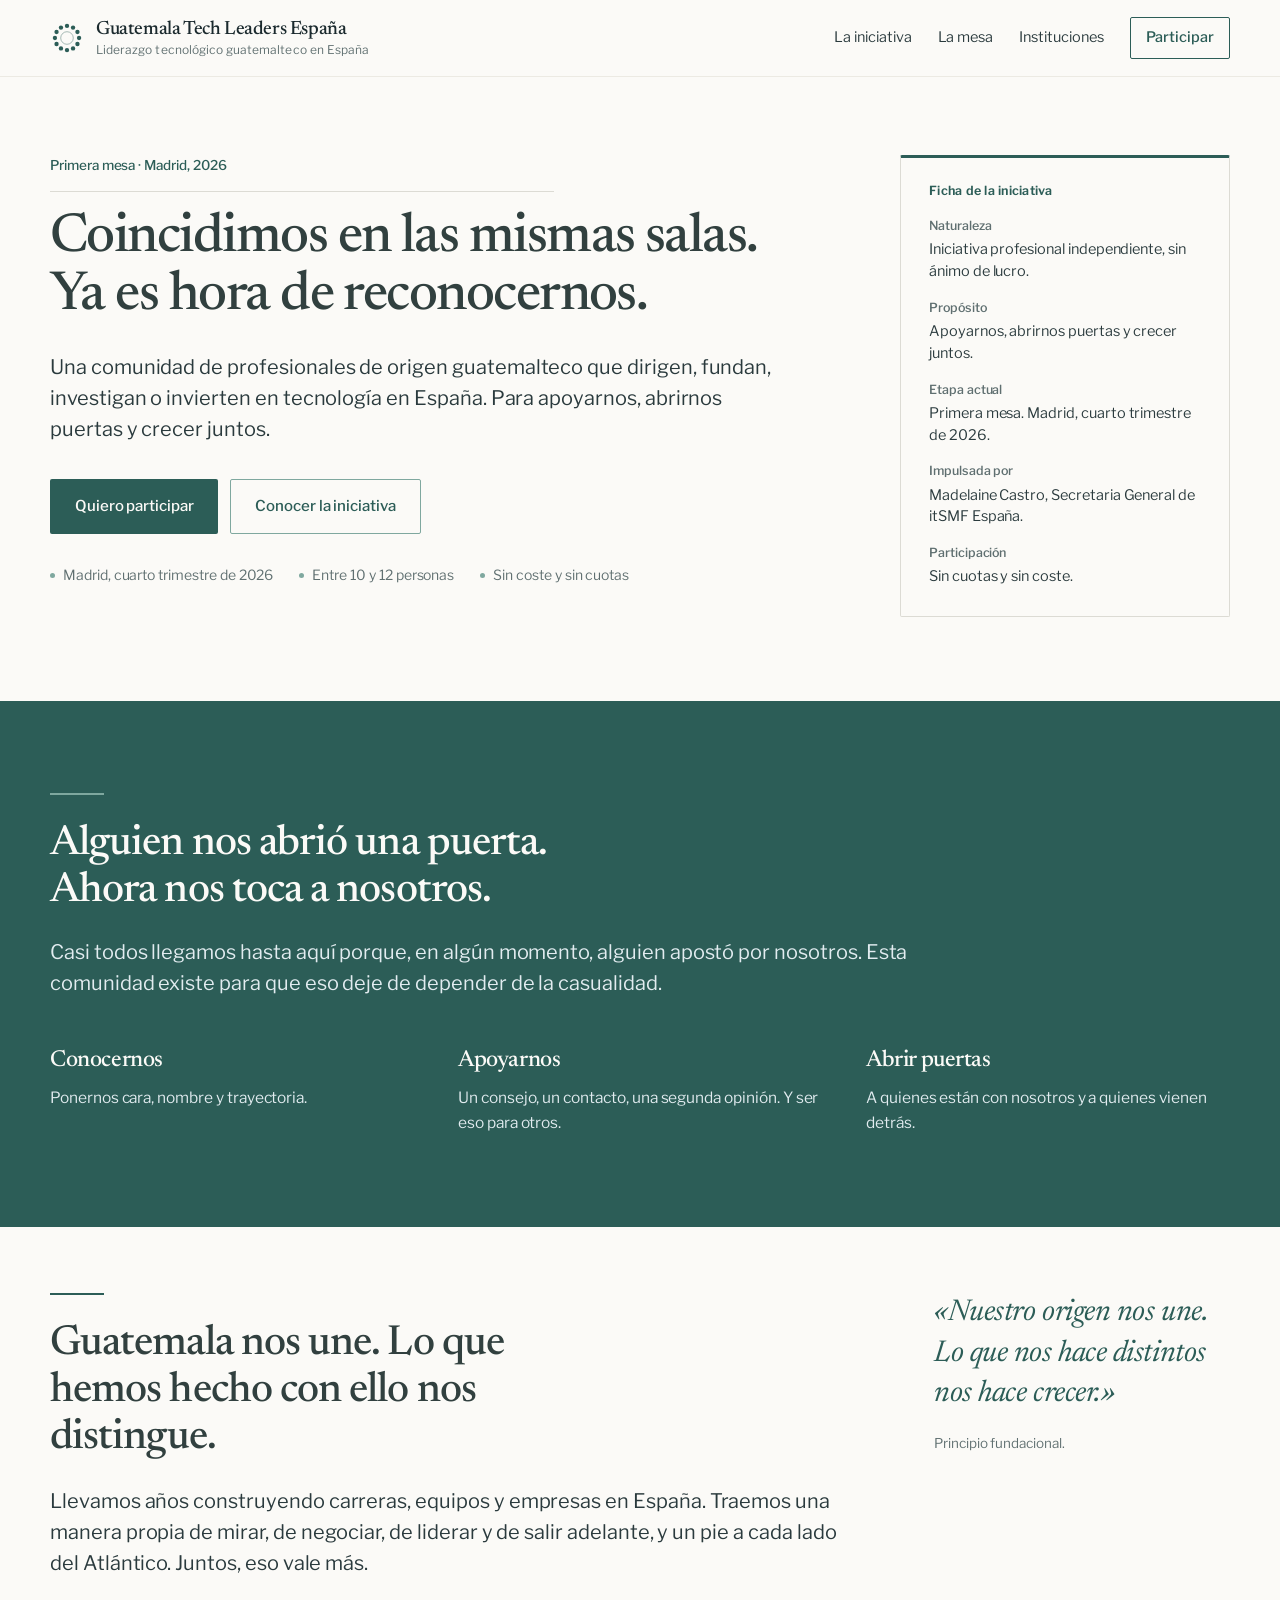
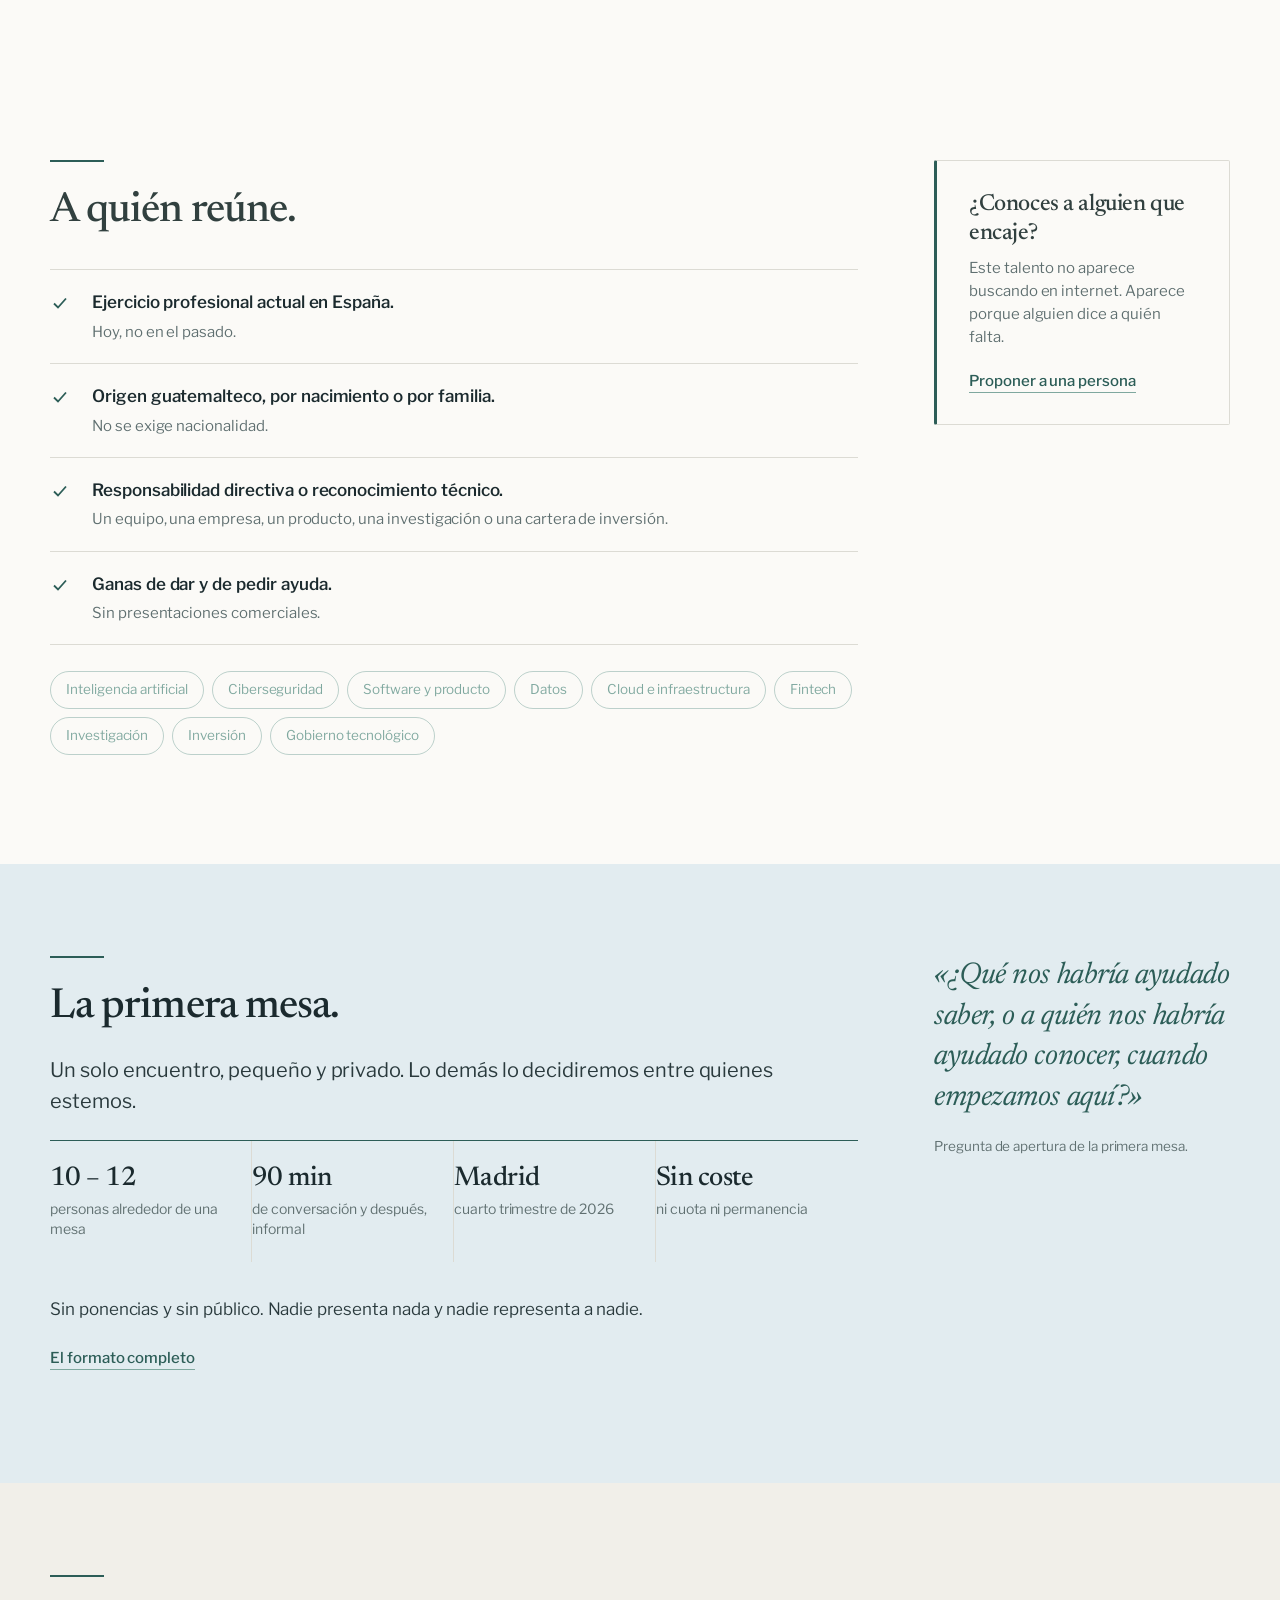
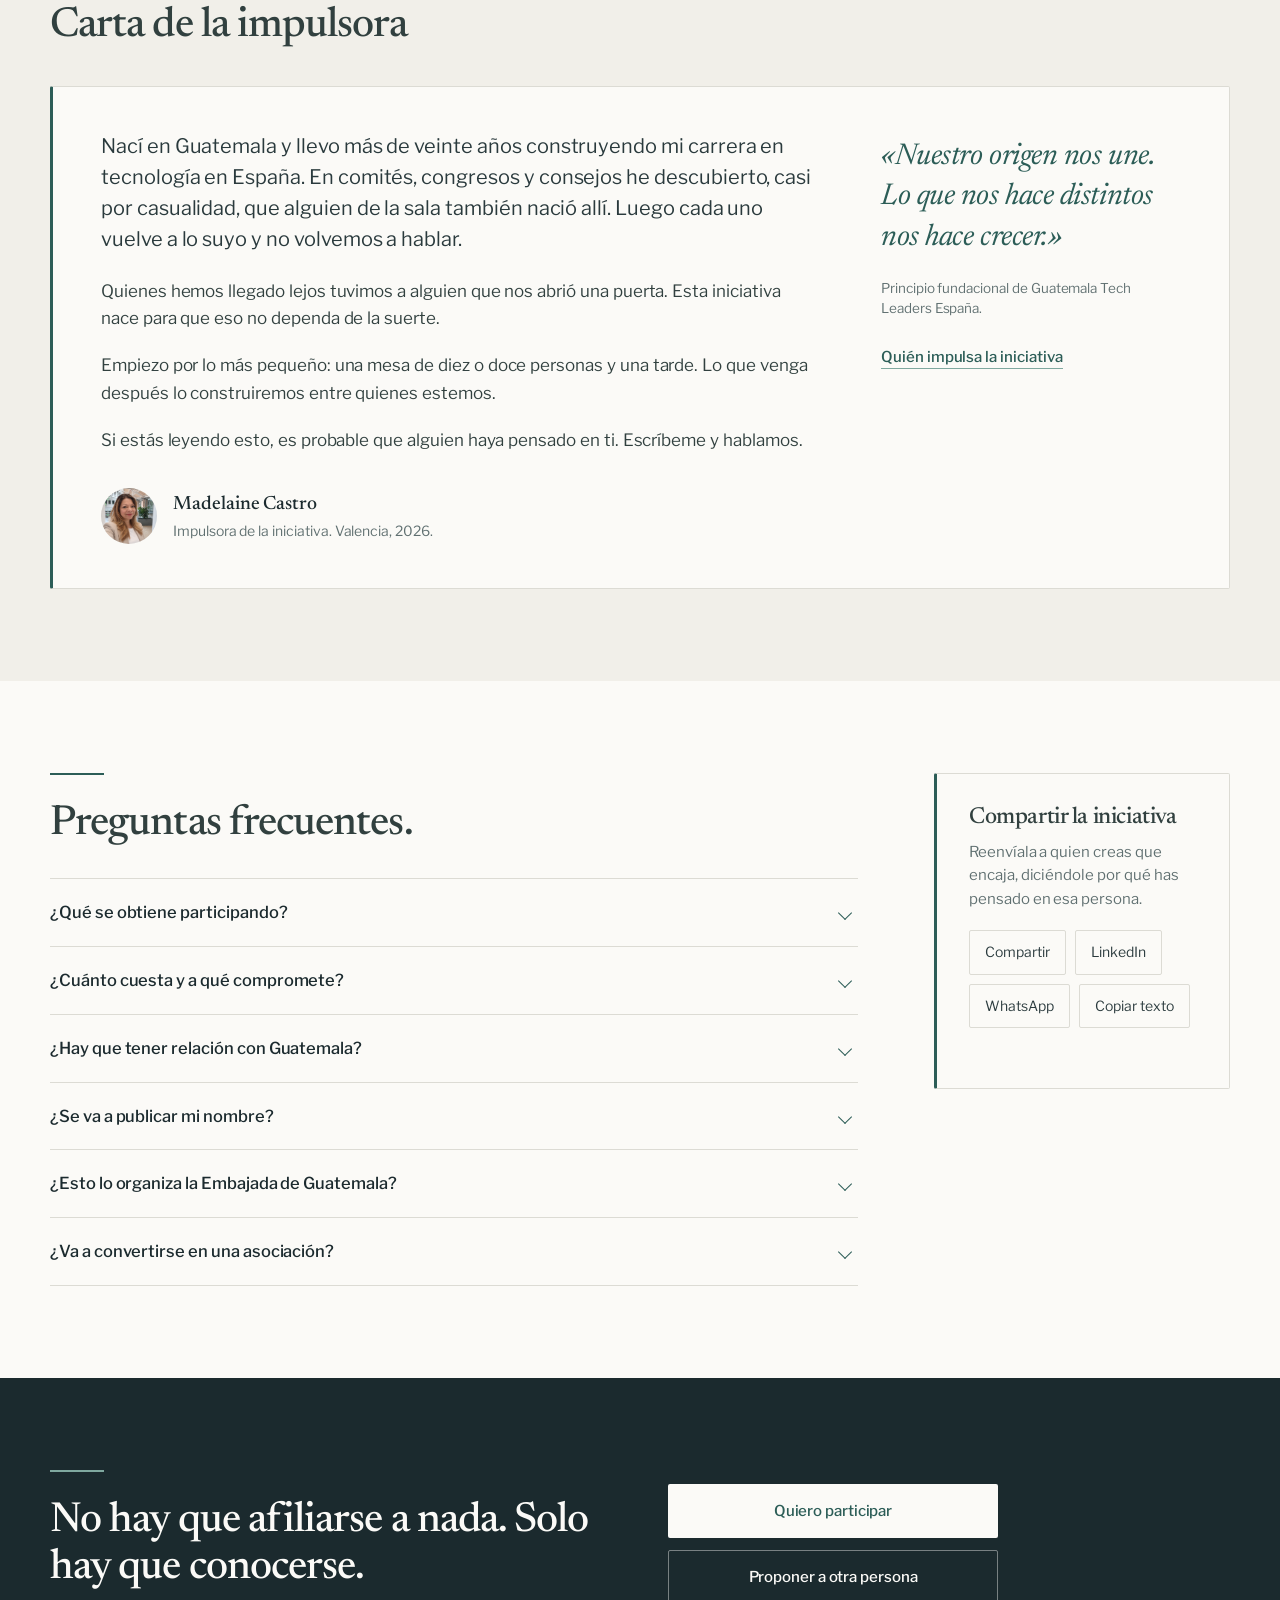
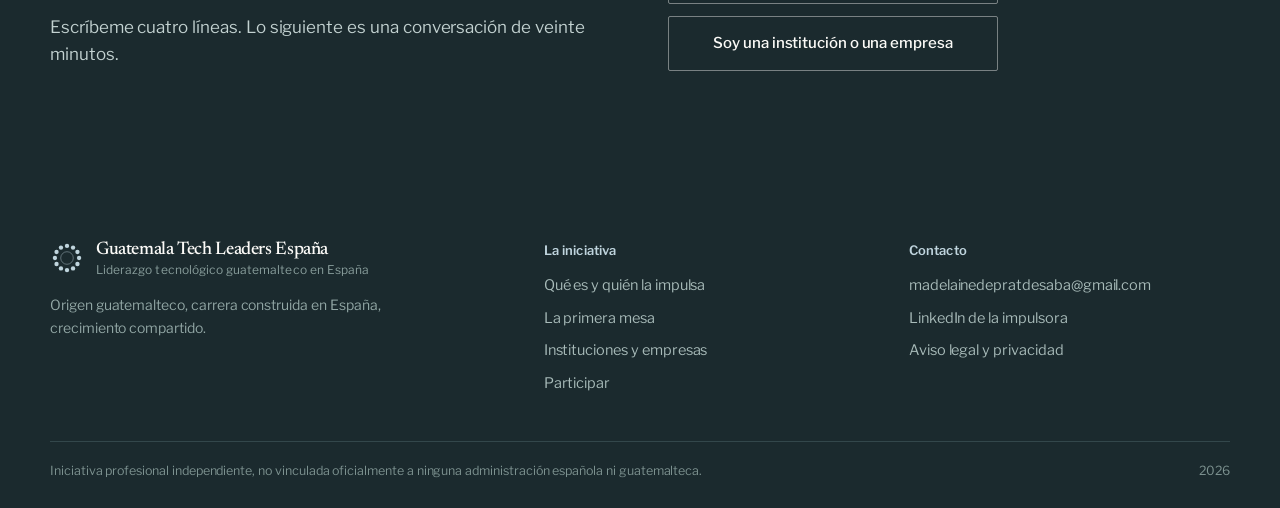
==== index.html @ 82a8b5cd "Update index.html" ====
<!doctype html>
<html lang="es">
<head>
<meta charset="utf-8">
<meta name="viewport" content="width=device-width,initial-scale=1">
<title>Guatemala Tech Leaders España — Liderazgo tecnológico guatemalteco en España</title>
<meta name="description" content="Comunidad de profesionales de origen guatemalteco que dirigen, fundan, investigan o invierten en tecnología en España. Para apoyarnos, abrirnos puertas y crecer juntos. Primera mesa, Madrid 2026.">

<link rel="canonical" href="https://madeprat.github.io/Guate_Tech_Leaders_ES/">
<meta property="og:type" content="website">
<meta property="og:locale" content="es_ES">
<meta property="og:site_name" content="Guatemala Tech Leaders España">
<meta property="og:url" content="https://madeprat.github.io/Guate_Tech_Leaders_ES/">
<meta property="og:title" content="Guatemala Tech Leaders España">
<meta property="og:description" content="Coincidimos en las mismas salas. Ya es hora de reconocernos. Primera mesa, Madrid 2026.">
<meta property="og:image" content="https://madeprat.github.io/Guate_Tech_Leaders_ES/assets/img/og.jpg">
<meta property="og:image:width" content="1200">
<meta property="og:image:height" content="630">
<meta property="og:image:alt" content="Guatemala Tech Leaders España — iniciativa profesional independiente.">
<meta name="twitter:card" content="summary_large_image">
<link rel="icon" href="./assets/img/icon-32.png" sizes="32x32">
<link rel="icon" href="./assets/img/mark.svg" type="image/svg+xml">
<link rel="apple-touch-icon" href="./assets/img/icon-180.png">
<link rel="preload" as="font" type="font/woff2" href="./assets/fonts/newsreader-var.woff2" crossorigin>
<link rel="preload" as="font" type="font/woff2" href="./assets/fonts/librefranklin-var.woff2" crossorigin>
<link rel="stylesheet" href="./assets/style.css">
</head>
<body>
<a class="skip" href="#principal">Ir al contenido</a>
<header class="cab">
  <div class="wrap cab-int">
    <a class="marca" href="./index.html" aria-label="Guatemala Tech Leaders España — inicio">
      <svg class="mark" viewBox="0 0 40 40" aria-hidden="true" focusable="false"><circle cx="20.0" cy="20.0" r="7.4" fill="none" stroke="currentColor" stroke-width="1.15" opacity=".42"/><circle cx="20.00" cy="5.80" r="2.55" fill="currentColor"/><circle cx="27.10" cy="7.70" r="2.55" fill="currentColor"/><circle cx="32.30" cy="12.90" r="2.55" fill="currentColor"/><circle cx="34.20" cy="20.00" r="2.55" fill="currentColor"/><circle cx="32.30" cy="27.10" r="2.55" fill="currentColor"/><circle cx="27.10" cy="32.30" r="2.55" fill="currentColor"/><circle cx="20.00" cy="34.20" r="2.55" fill="currentColor"/><circle cx="12.90" cy="32.30" r="2.55" fill="currentColor"/><circle cx="7.70" cy="27.10" r="2.55" fill="currentColor"/><circle cx="5.80" cy="20.00" r="2.55" fill="currentColor"/><circle cx="7.70" cy="12.90" r="2.55" fill="currentColor"/><circle cx="12.90" cy="7.70" r="2.55" fill="currentColor"/></svg>
      <span class="marca-txt">
        <b>Guatemala Tech Leaders España</b>
        <span>Liderazgo tecnológico guatemalteco en España</span>
      </span>
    </a>
    <button class="hamb" aria-expanded="false" aria-controls="menu">Menú</button>
    <nav id="menu" aria-label="Navegación principal"><a href="./la-iniciativa.html">La iniciativa</a><a href="./la-mesa.html">La mesa</a><a href="./instituciones.html">Instituciones</a><a class="n-cta" href="./participar.html">Participar</a></nav>
  </div>
</header>
<main id="principal">

<section class="wrap port">
  <div class="port-rej">
    <div>
      <p class="rotulo">Primera mesa · Madrid, 2026</p>
      <h1>Coincidimos en las mismas salas. Ya es hora de reconocernos.</h1>
      <p class="entrada">Una comunidad de profesionales de origen guatemalteco que dirigen, fundan, investigan o invierten en tecnología en España. Para apoyarnos, abrirnos puertas y crecer juntos.</p>
      <div class="acciones">
        <a class="btn btn-p" href="./participar.html">Quiero participar</a>
        <a class="btn btn-s" href="./la-iniciativa.html">Conocer la iniciativa</a>
      </div>
      <div class="datos">
        <span>Madrid, cuarto trimestre de 2026</span>
        <span>Entre 10 y 12 personas</span>
        <span>Sin coste y sin cuotas</span>
      </div>
    </div>
    <aside class="ficha-inst">
  <h2>Ficha de la iniciativa</h2>
  <dl>
    <dt>Naturaleza</dt><dd>Iniciativa profesional independiente, sin ánimo de lucro.</dd>
    <dt>Propósito</dt><dd>Apoyarnos, abrirnos puertas y crecer juntos.</dd>
    <dt>Etapa actual</dt><dd>Primera mesa. Madrid, cuarto trimestre de 2026.</dd>
    <dt>Impulsada por</dt><dd>Madelaine Castro, Secretaria General de itSMF España.</dd>
    <dt>Participación</dt><dd>Sin cuotas y sin coste.</dd>
  </dl>
</aside>
  </div>
</section>

<section class="banda-jade sec">
  <div class="wrap">
    <div class="linea-jade"></div>
    <h2 style="max-width:24ch">Alguien nos abrió una puerta. Ahora nos toca a nosotros.</h2>
    <p class="entrada medida" style="color:var(--cielo-clr);margin-top:22px">Casi todos llegamos hasta aquí porque, en algún momento, alguien apostó por nosotros. Esta comunidad existe para que eso deje de depender de la casualidad.</p>
    <div class="tres" style="margin-top:48px">
      <div><h3>Conocernos</h3><p>Ponernos cara, nombre y trayectoria.</p></div>
      <div><h3>Apoyarnos</h3><p>Un consejo, un contacto, una segunda opinión. Y ser eso para otros.</p></div>
      <div><h3>Abrir puertas</h3><p>A quienes están con nosotros y a quienes vienen detrás.</p></div>
    </div>
  </div>
</section>

<section class="wrap sec-cp">
  <div class="doc">
    <div>
      <div class="linea-jade"></div>
      <h2 style="max-width:20ch">Guatemala nos une. Lo que hemos hecho con ello nos distingue.</h2>
      <p class="entrada medida" style="margin-top:24px">Llevamos años construyendo carreras, equipos y empresas en España. Traemos una manera propia de mirar, de negociar, de liderar y de salir adelante, y un pie a cada lado del Atlántico. Juntos, eso vale más.</p>
    </div>
    <div class="margen">
      <p class="voz">«Nuestro origen nos une. Lo que nos hace distintos nos hace crecer.»</p>
      <p class="pie" style="margin-top:18px">Principio fundacional.</p>
    </div>
  </div>
</section>

<section class="wrap sec">
  <div class="doc">
    <div>
      <div class="linea-jade"></div>
      <h2>A quién reúne.</h2>
      <ul class="criterios">
        <li><svg viewBox="0 0 20 20" fill="none" stroke="currentColor" stroke-width="1.8" aria-hidden="true"><path d="M4 10.5l4 4 8-9"/></svg>
        <div><b>Ejercicio profesional actual en España.</b><span>Hoy, no en el pasado.</span></div></li>
        <li><svg viewBox="0 0 20 20" fill="none" stroke="currentColor" stroke-width="1.8" aria-hidden="true"><path d="M4 10.5l4 4 8-9"/></svg>
        <div><b>Origen guatemalteco, por nacimiento o por familia.</b><span>No se exige nacionalidad.</span></div></li>
        <li><svg viewBox="0 0 20 20" fill="none" stroke="currentColor" stroke-width="1.8" aria-hidden="true"><path d="M4 10.5l4 4 8-9"/></svg>
        <div><b>Responsabilidad directiva o reconocimiento técnico.</b><span>Un equipo, una empresa, un producto, una investigación o una cartera de inversión.</span></div></li>
        <li><svg viewBox="0 0 20 20" fill="none" stroke="currentColor" stroke-width="1.8" aria-hidden="true"><path d="M4 10.5l4 4 8-9"/></svg>
        <div><b>Ganas de dar y de pedir ayuda.</b><span>Sin presentaciones comerciales.</span></div></li>
      </ul>
      <ul class="ambito">
  <li>Inteligencia artificial</li><li>Ciberseguridad</li><li>Software y producto</li>
  <li>Datos</li><li>Cloud e infraestructura</li><li>Fintech</li>
  <li>Investigación</li><li>Inversión</li><li>Gobierno tecnológico</li>
</ul>
    </div>
    <div class="margen">
      <div class="bloque">
        <h3>¿Conoces a alguien que encaje?</h3>
        <p class="menor">Este talento no aparece buscando en internet. Aparece porque alguien dice a quién falta.</p>
        <p style="margin-top:16px"><a class="enlace" href="./participar.html#proponer">Proponer a una persona</a></p>
      </div>
    </div>
  </div>
</section>

<section class="banda-cielo sec">
  <div class="wrap doc">
    <div>
      <div class="linea-jade"></div>
      <h2>La primera mesa.</h2>
      <p class="entrada medida" style="margin-top:24px">Un solo encuentro, pequeño y privado. Lo demás lo decidiremos entre quienes estemos.</p>
      <div class="cifras">
        <div><strong>10&nbsp;–&nbsp;12</strong><span>personas alrededor de una mesa</span></div>
        <div><strong>90 min</strong><span>de conversación y después, informal</span></div>
        <div><strong>Madrid</strong><span>cuarto trimestre de 2026</span></div>
        <div><strong>Sin coste</strong><span>ni cuota ni permanencia</span></div>
      </div>
      <p style="margin-top:34px" class="medida">Sin ponencias y sin público. Nadie presenta nada y nadie representa a nadie.</p>
      <p><a class="enlace" href="./la-mesa.html">El formato completo</a></p>
    </div>
    <div class="margen">
      <p class="voz">«¿Qué nos habría ayudado saber, o a quién nos habría ayudado conocer, cuando empezamos aquí?»</p>
      <p class="pie" style="margin-top:18px">Pregunta de apertura de la primera mesa.</p>
    </div>
  </div>
</section>

<section class="banda-hueso sec" id="carta">
  <div class="wrap">
    <div class="linea-jade"></div>
    <h2 style="max-width:24ch">Carta de la impulsora</h2>
    <div class="carta">
      <div class="carta-txt">
        <p class="entrada">Nací en Guatemala y llevo más de veinte años construyendo mi carrera en tecnología en España. En comités, congresos y consejos he descubierto, casi por casualidad, que alguien de la sala también nació allí. Luego cada uno vuelve a lo suyo y no volvemos a hablar.</p>
        <p>Quienes hemos llegado lejos tuvimos a alguien que nos abrió una puerta. Esta iniciativa nace para que eso no dependa de la suerte.</p>
        <p>Empiezo por lo más pequeño: una mesa de diez o doce personas y una tarde. Lo que venga después lo construiremos entre quienes estemos.</p>
        <p>Si estás leyendo esto, es probable que alguien haya pensado en ti. Escríbeme y hablamos.</p>
        <div class="firma">
          <img src="./assets/img/madelaine.jpg" alt="Retrato de Madelaine Castro.">
          <div><b>Madelaine Castro</b><span>Impulsora de la iniciativa. Valencia, 2026.</span></div>
        </div>
      </div>
      <div class="carta-lado">
        <p class="voz">«Nuestro origen nos une. Lo que nos hace distintos nos hace crecer.»</p>
        <p class="pie" style="margin-top:20px">Principio fundacional de Guatemala Tech Leaders España.</p>
        <p style="margin-top:24px"><a class="enlace" href="./la-iniciativa.html#impulsora">Quién impulsa la iniciativa</a></p>
      </div>
    </div>
  </div>
</section>

<section class="wrap sec">
  <div class="doc">
    <div>
      <div class="linea-jade"></div>
      <h2>Preguntas frecuentes.</h2>
      <div class="preg" style="margin-top:30px">
        <details><summary>¿Qué se obtiene participando?</summary><div class="resp"><p>Una red de iguales a la que llamar cuando necesites un consejo, un contacto o una segunda opinión, y la oportunidad de ser eso mismo para otros.</p></div></details>
        <details><summary>¿Cuánto cuesta y a qué compromete?</summary><div class="resp"><p>Nada. Sin cuota, ni ahora ni después. El compromiso es una conversación previa y una tarde.</p></div></details>
        <details><summary>¿Hay que tener relación con Guatemala?</summary><div class="resp"><p>No es un requisito. El vínculo es de origen, por nacimiento o por familia. Quien además mantiene lazos con Guatemala aporta una mirada más, y es bienvenida.</p></div></details>
        <details><summary>¿Se va a publicar mi nombre?</summary><div class="resp"><p>Solo con tu autorización previa y por escrito.</p></div></details>
        <details><summary>¿Esto lo organiza la Embajada de Guatemala?</summary><div class="resp"><p>No. Es una iniciativa independiente, impulsada a título personal por Madelaine Castro, que agradece el acompañamiento de las instituciones sin depender de ninguna.</p></div></details>
        <details><summary>¿Va a convertirse en una asociación?</summary><div class="resp"><p>Lo decidirán quienes participen. Nadie se encontrará dentro de nada sin haberlo votado.</p></div></details>
      </div>
    </div>
    <div class="margen">
      <div class="bloque">
        <h3>Compartir la iniciativa</h3>
        <p class="menor">Reenvíala a quien creas que encaja, diciéndole por qué has pensado en esa persona.</p>
        <div class="compartir">
          <button data-compartir="nativo">Compartir</button>
          <button data-compartir="linkedin">LinkedIn</button>
          <button data-compartir="whatsapp">WhatsApp</button>
          <button data-compartir="copiar">Copiar texto</button>
        </div>
        <p class="aviso" role="status"></p>
      </div>
    </div>
  </div>
</section>

<section class="banda-tinta sec">
  <div class="wrap dos">
    <div>
      <div class="linea-jade"></div>
      <h2>No hay que afiliarse a nada. Solo hay que conocerse.</h2>
      <p style="color:#c3d2d1;margin-top:22px;max-width:48ch">Escríbeme cuatro líneas. Lo siguiente es una conversación de veinte minutos.</p>
    </div>
    <div style="padding-top:14px">
      <div class="acciones pila">
        <a class="btn btn-clr" href="./participar.html#hablemos">Quiero participar</a>
        <a class="btn btn-fant" href="./participar.html#proponer">Proponer a otra persona</a>
        <a class="btn btn-fant" href="./instituciones.html">Soy una institución o una empresa</a>
      </div>
    </div>
  </div>
</section>

</main>
<footer class="pie-sitio">
  <div class="wrap">
    <div class="pie-rej">
      <div>
        <a class="marca pie-marca" href="./index.html">
          <svg class="mark" viewBox="0 0 40 40" aria-hidden="true" focusable="false"><circle cx="20.0" cy="20.0" r="7.4" fill="none" stroke="currentColor" stroke-width="1.15" opacity=".42"/><circle cx="20.00" cy="5.80" r="2.55" fill="currentColor"/><circle cx="27.10" cy="7.70" r="2.55" fill="currentColor"/><circle cx="32.30" cy="12.90" r="2.55" fill="currentColor"/><circle cx="34.20" cy="20.00" r="2.55" fill="currentColor"/><circle cx="32.30" cy="27.10" r="2.55" fill="currentColor"/><circle cx="27.10" cy="32.30" r="2.55" fill="currentColor"/><circle cx="20.00" cy="34.20" r="2.55" fill="currentColor"/><circle cx="12.90" cy="32.30" r="2.55" fill="currentColor"/><circle cx="7.70" cy="27.10" r="2.55" fill="currentColor"/><circle cx="5.80" cy="20.00" r="2.55" fill="currentColor"/><circle cx="7.70" cy="12.90" r="2.55" fill="currentColor"/><circle cx="12.90" cy="7.70" r="2.55" fill="currentColor"/></svg>
          <span class="marca-txt"><b>Guatemala Tech Leaders España</b><span>Liderazgo tecnológico guatemalteco en España</span></span>
        </a>
        <p>Origen guatemalteco, carrera construida en España, crecimiento compartido.</p>
      </div>
      <div>
        <h4>La iniciativa</h4>
        <ul>
          <li><a href="./la-iniciativa.html">Qué es y quién la impulsa</a></li>
          <li><a href="./la-mesa.html">La primera mesa</a></li>
          <li><a href="./instituciones.html">Instituciones y empresas</a></li>
          <li><a href="./participar.html">Participar</a></li>
        </ul>
      </div>
      <div>
        <h4>Contacto</h4>
        <ul>
          <li><a href="#" data-mail="Guatemala Tech Leaders España"><span data-mail-texto>Correo</span></a></li>
          <li><a href="#" data-linkedin target="_blank" rel="noopener">LinkedIn de la impulsora</a></li>
          <li><a href="./legal.html">Aviso legal y privacidad</a></li>
        </ul>
      </div>
    </div>
    <div class="pie-fin">
      <span>Iniciativa profesional independiente, no vinculada oficialmente a ninguna administración española ni guatemalteca.</span>
      <span>2026</span>
    </div>
  </div>
</footer>
<script src="./assets/site.js"></script>
</body>
</html>
---- assets/style.css ----
/* ==========================================================================
   Liderazgo tecnológico guatemalteco en España
   Sistema visual: jade mesoamericano + azul de bandera + papel cálido.
   Tipografía: Newsreader (voz) / Libre Franklin (estructura).
   Fuentes autoalojadas: ninguna petición a servidores externos.
   ========================================================================== */

@font-face{
  font-family:'Newsreader';font-style:normal;font-weight:200 800;font-display:swap;
  src:url('./fonts/newsreader-var.woff2') format('woff2-variations');
}
@font-face{
  font-family:'Newsreader';font-style:italic;font-weight:200 800;font-display:swap;
  src:url('./fonts/newsreader-italic-var.woff2') format('woff2-variations');
}
@font-face{
  font-family:'Libre Franklin';font-style:normal;font-weight:100 900;font-display:swap;
  src:url('./fonts/librefranklin-var.woff2') format('woff2-variations');
}

:root{
  --tinta:#1b2a2e;
  --tinta-2:#2a3a3d;
  --texto:#31403f;
  --suave:#5f6f70;
  --jade:#2c5d57;
  --jade-osc:#224843;
  --jade-clr:#7fa89f;
  --cielo:#bfd4dd;
  --cielo-clr:#e2ecf0;
  --papel:#fbfaf7;
  --hueso:#f1efe9;
  --linea:#dcdbd4;
  --linea-2:#eceae3;

  --serif:'Newsreader',Georgia,'Times New Roman',serif;
  --sans:'Libre Franklin','Helvetica Neue',Arial,sans-serif;

  --ancho:1180px;
  --texto-ancho:63ch;
}

*,*::before,*::after{box-sizing:border-box}
html{scroll-behavior:smooth;-webkit-text-size-adjust:100%}
body{
  margin:0;background:var(--papel);color:var(--texto);
  font-family:var(--sans);font-size:17px;line-height:1.62;
  font-weight:380;letter-spacing:-.003em;
  -webkit-font-smoothing:antialiased;
}
img{max-width:100%;height:auto;display:block}
a{color:inherit}
button{font:inherit;color:inherit}
:focus-visible{outline:2.5px solid var(--jade);outline-offset:3px;border-radius:2px}

.wrap{width:min(100% - 48px,var(--ancho));margin-inline:auto}
.skip{position:absolute;left:-9999px}
.skip:focus{left:16px;top:16px;z-index:99;background:var(--tinta);color:var(--papel);padding:12px 18px}

/* ---------- Tipografía ---------- */
h1,h2,h3{font-family:var(--serif);font-weight:500;letter-spacing:-.018em;margin:0}
h1{font-size:clamp(38px,5.4vw,64px);line-height:1.06;letter-spacing:-.028em}
h2{font-size:clamp(29px,3.4vw,42px);line-height:1.12;letter-spacing:-.022em}
h3{font-size:23px;line-height:1.25}
p{margin:0 0 1.15em}
.entrada{font-size:20px;line-height:1.55;color:var(--tinta-2);font-weight:390}
.menor{font-size:15px;line-height:1.55;color:var(--suave)}
.pie{font-size:13.5px;line-height:1.5;color:var(--suave)}
.medida{max-width:var(--texto-ancho)}
em{font-style:italic}

/* Frase manuscrita: la voz de Madelaine dentro del documento */
.voz{
  font-family:var(--serif);font-style:italic;font-weight:400;
  font-size:clamp(22px,2.6vw,30px);line-height:1.35;letter-spacing:-.015em;
  color:var(--jade);max-width:26ch;margin:0;
}

/* ---------- Cabecera ---------- */
.cab{
  position:sticky;top:0;z-index:30;background:rgba(251,250,247,.93);
  backdrop-filter:saturate(1.4) blur(10px);border-bottom:1px solid var(--linea-2);
}
.cab-int{display:flex;align-items:center;justify-content:space-between;gap:24px;min-height:76px}
.marca{display:flex;align-items:center;gap:12px;text-decoration:none;line-height:1.1}
.mark{width:34px;height:34px;min-width:34px;flex:0 0 34px;color:var(--jade)}
.marca-txt b{display:block;font-family:var(--serif);font-weight:500;font-size:19px;letter-spacing:-.021em;color:var(--tinta);line-height:1.15}
.marca-txt>span{display:block;color:var(--suave);font-size:12px;letter-spacing:.004em;margin-top:2px}
.cab nav{display:flex;align-items:center;gap:26px;font-size:14.5px}
.cab nav a{text-decoration:none;color:var(--tinta-2);padding:8px 0;border-bottom:1.5px solid transparent}
.cab nav a:hover{border-bottom-color:var(--jade-clr)}
.cab nav a[aria-current="page"]{border-bottom-color:var(--jade);color:var(--tinta)}
.cab nav .n-cta{border:1px solid var(--jade);border-radius:2px;padding:8px 15px;color:var(--jade);font-weight:520}
.cab nav .n-cta:hover{background:var(--jade);color:var(--papel);border-bottom-color:var(--jade)}
.hamb{display:none;background:none;border:1px solid var(--linea);border-radius:2px;padding:9px 13px;cursor:pointer;font-size:14px}

/* ---------- Botones ---------- */
.btn{
  display:inline-flex;align-items:center;justify-content:center;
  padding:14px 24px;border-radius:2px;text-decoration:none;cursor:pointer;
  font-size:15px;font-weight:520;letter-spacing:-.006em;border:1px solid transparent;
  transition:background .15s ease,color .15s ease,border-color .15s ease;
}
.btn-p{background:var(--jade);color:var(--papel)}
.btn-p:hover{background:var(--jade-osc)}
.btn-s{background:transparent;color:var(--jade);border-color:var(--jade-clr)}
.btn-s:hover{border-color:var(--jade);background:rgba(44,93,87,.06)}
.btn-clr{background:var(--papel);color:var(--jade);border-color:transparent}
.btn-clr:hover{background:var(--cielo-clr)}
.btn-fant{background:transparent;color:var(--papel);border-color:rgba(251,250,247,.42)}
.btn-fant:hover{border-color:var(--papel);background:rgba(251,250,247,.1)}
.acciones{display:flex;flex-wrap:wrap;gap:12px;align-items:center}
.pila{flex-direction:column;align-items:stretch;max-width:330px}
.enlace{
  text-decoration:none;font-weight:520;font-size:15px;color:var(--jade);
  border-bottom:1.5px solid var(--jade-clr);padding-bottom:2px;
}
.enlace:hover{border-bottom-color:var(--jade)}

/* ---------- Ritmo de secciones ---------- */
.sec{padding-block:92px}
.sec-ap{padding-block:64px 96px}
.sec-cp{padding-block:66px}
.banda-jade{background:var(--jade);color:var(--cielo-clr)}
.banda-jade h2,.banda-jade h3,.banda-jade strong{color:var(--papel)}
.banda-jade .tres p,.banda-jade p{color:var(--cielo-clr)}
.banda-cielo{background:var(--cielo-clr);color:var(--tinta-2)}
.banda-cielo h2{color:var(--tinta)}
.banda-hueso{background:var(--hueso)}
.banda-tinta{background:var(--tinta);color:#c3d2d1}
.banda-tinta h2,.banda-tinta h3{color:var(--papel)}
.banda-tinta .tres p{color:#c3d2d1}

/* ---------- Documento anotado: columna de texto + margen ---------- */
.doc{display:grid;grid-template-columns:minmax(0,1fr) 296px;gap:76px;align-items:start}
.margen{position:sticky;top:104px}

/* ---------- Portada ---------- */
.port{padding-block:78px 84px}
.port-rej{display:grid;grid-template-columns:minmax(0,1fr) 330px;gap:80px;align-items:start}
.port h1{font-size:clamp(36px,4.6vw,55px);max-width:none;margin-bottom:26px}
.port h1 span{display:block}
.port .entrada{max-width:52ch}
.port .acciones{margin-top:34px}
.datos{
  display:flex;flex-wrap:wrap;gap:8px 26px;margin-top:30px;
  font-size:14px;color:var(--suave);
}
.datos span{display:flex;align-items:center;gap:8px}
.datos span::before{content:"";width:5px;height:5px;border-radius:50%;background:var(--jade-clr);flex:none}

.marco{position:relative;display:block}
.marco img{width:100%;height:auto;border-radius:2px;filter:saturate(.97);position:relative;z-index:1}

.ficha{margin-top:20px;padding-top:17px;border-top:1.5px solid var(--jade)}
.ficha b{display:block;font-family:var(--serif);font-size:20px;font-weight:500;letter-spacing:-.015em;color:var(--tinta)}
.ficha span{display:block;font-size:14px;line-height:1.45;color:var(--suave);margin-top:5px}
.ficha .enlace{display:inline-block;margin-top:12px;font-size:14px}

/* ---------- Listas de criterios ---------- */
.criterios{list-style:none;margin:34px 0 0;padding:0;display:grid;gap:0}
.criterios li{
  display:grid;grid-template-columns:26px 1fr;gap:16px;
  padding:19px 0;border-top:1px solid var(--linea);
}
.criterios li:last-child{border-bottom:1px solid var(--linea)}
.criterios svg{width:20px;height:20px;margin-top:4px;color:var(--jade)}
.criterios b{display:block;font-weight:560;color:var(--tinta)}
.criterios span{display:block;font-size:15px;color:var(--suave);margin-top:3px}

/* ---------- Cifras de la mesa ---------- */
.cifras{display:grid;grid-template-columns:repeat(4,1fr);gap:0;margin-top:8px;border-top:1.5px solid var(--jade)}
.cifras div{padding:22px 22px 24px 0;border-right:1px solid var(--linea)}
.cifras div:last-child{border-right:0}
.cifras strong{
  display:block;font-family:var(--serif);font-size:27px;font-weight:500;
  letter-spacing:-.02em;color:var(--tinta);line-height:1.15;
}
.cifras span{display:block;font-size:14px;color:var(--suave);margin-top:5px;line-height:1.4}

/* ---------- Temas ---------- */
.temas{display:grid;gap:0;margin-top:40px;max-width:960px}
.tema{
  display:grid;grid-template-columns:minmax(0,1fr) 152px;gap:34px;align-items:baseline;
  padding:26px 0;border-top:1px solid rgba(44,93,87,.22);
}
.tema:last-child{border-bottom:1px solid rgba(44,93,87,.22)}
.tema h3{font-size:26px;line-height:1.2;letter-spacing:-.02em;max-width:24ch}
.tema p{margin:9px 0 0;font-size:15.5px;color:var(--suave);max-width:56ch}
.tema .et{font-size:13px;color:var(--jade);font-weight:500;text-align:right}
.banda-cielo .tema p{color:#4a5c5e}

/* ---------- Preguntas ---------- */
.preg{border-top:1px solid var(--linea)}
.preg details{border-bottom:1px solid var(--linea)}
.preg summary{
  cursor:pointer;list-style:none;padding:20px 40px 20px 0;position:relative;
  font-weight:520;color:var(--tinta);font-size:16.5px;
}
.preg summary::-webkit-details-marker{display:none}
.preg summary::after{
  content:"";position:absolute;right:8px;top:29px;width:10px;height:10px;
  border-right:1.6px solid var(--jade);border-bottom:1.6px solid var(--jade);
  transform:rotate(45deg);transition:transform .18s ease;
}
.preg details[open] summary::after{transform:rotate(-135deg)}
.preg .resp{padding:0 60px 22px 0;color:var(--suave);font-size:16px}
.preg .resp p:last-child{margin-bottom:0}

/* ---------- Bloque de acción / compartir ---------- */
.bloque{
  background:var(--papel);border:1px solid var(--linea);border-left:3px solid var(--jade);
  padding:30px 32px;border-radius:2px;
}
.banda-hueso .bloque{background:var(--papel)}
.bloque h3{margin-bottom:8px}
.bloque p:last-of-type{margin-bottom:0}
.compartir{display:flex;flex-wrap:wrap;gap:9px;margin-top:19px}
.compartir button{
  background:transparent;border:1px solid var(--linea);border-radius:2px;
  padding:10px 15px;font-size:14px;cursor:pointer;color:var(--tinta-2);
  transition:border-color .15s ease,background .15s ease;
}
.compartir button:hover{border-color:var(--jade);background:rgba(44,93,87,.05)}
.aviso{margin-top:13px;font-size:14px;color:var(--jade);min-height:1.2em}

/* ---------- Pasos (secuencia real) ---------- */
.pasos{counter-reset:p;display:grid;gap:0;margin-top:30px}
.pasos li{
  list-style:none;counter-increment:p;display:grid;grid-template-columns:38px 1fr;gap:18px;
  padding:20px 0;border-top:1px solid var(--linea);
}
.pasos li:last-child{border-bottom:1px solid var(--linea)}
.pasos li::before{
  content:counter(p);font-family:var(--serif);font-size:20px;color:var(--jade);
  border:1px solid var(--jade-clr);border-radius:50%;width:34px;height:34px;
  display:grid;place-items:center;line-height:1;
}
.pasos b{display:block;font-weight:560;color:var(--tinta)}
.pasos span{display:block;font-size:15px;color:var(--suave);margin-top:3px}

/* ---------- Formularios ---------- */
.form{display:grid;gap:0}
.campo{margin-bottom:17px}
.campo label{display:block;font-size:14px;font-weight:540;color:var(--tinta);margin-bottom:6px}
.campo input,.campo textarea{
  width:100%;font:inherit;font-size:16px;color:var(--texto);background:#fff;
  border:1px solid var(--linea);border-radius:2px;padding:12px 13px;
}
.campo input:focus,.campo textarea:focus{border-color:var(--jade);outline:none;box-shadow:0 0 0 3px rgba(44,93,87,.12)}
.campo textarea{min-height:118px;resize:vertical}
.consent{display:grid;grid-template-columns:20px 1fr;gap:11px;align-items:start;margin:6px 0 18px}
.consent input{width:18px;height:18px;margin-top:3px;accent-color:var(--jade)}
.consent label{font-size:14px;line-height:1.5;color:var(--suave);font-weight:400}
.form .btn{width:100%}
.tarjeta-form{background:var(--papel);border:1px solid var(--linea);border-radius:2px;padding:32px}

/* ---------- Dos columnas genéricas ---------- */
.dos{display:grid;grid-template-columns:repeat(2,minmax(0,1fr));gap:56px;align-items:start}
.tres{display:grid;grid-template-columns:repeat(3,minmax(0,1fr));gap:44px;align-items:start}
.tres h3{margin-bottom:9px}
.tres p{font-size:15.5px;color:var(--suave);margin:0}
.linea-jade{width:54px;height:2px;background:var(--jade);margin:0 0 26px}
.banda-jade .linea-jade,.banda-tinta .linea-jade{background:var(--jade-clr)}

/* ---------- Etiquetas de ámbito ---------- */
.ambito{display:flex;flex-wrap:wrap;gap:8px;margin-top:26px;padding:0;list-style:none}
.ambito li{
  border:1px solid rgba(127,168,159,.5);border-radius:100px;
  padding:7px 15px;font-size:13.5px;color:var(--jade-clr);
}
.banda-jade .ambito li{color:var(--cielo-clr);border-color:rgba(191,212,221,.42)}

/* ---------- Firma ---------- */
.firma{display:flex;align-items:center;gap:16px;margin-top:34px}
.firma img{width:56px;height:56px;border-radius:50%;object-fit:cover;object-position:50% 18%}
.firma b{display:block;font-family:var(--serif);font-size:19px;font-weight:500;color:var(--tinta)}
.firma span{display:block;font-size:14px;color:var(--suave)}
.banda-tinta .firma b{color:var(--papel)}
.banda-tinta .firma span{color:#94a9a7}

/* ---------- Pie ---------- */
.pie-sitio{background:var(--tinta);color:#a9bcba;padding:60px 0 26px;font-size:14.5px}
.pie-rej{display:grid;grid-template-columns:1.4fr 1fr 1fr;gap:44px}
.pie-sitio .m-nom{color:var(--papel)}
.pie-sitio .m-des{color:#8ba09e}
.pie-sitio p{color:#94a9a7;max-width:38ch;margin:18px 0 0;font-size:14px}
.pie-sitio h4{font-size:13px;font-weight:600;color:var(--cielo);margin:0 0 13px;letter-spacing:.01em}
.pie-sitio ul{list-style:none;margin:0;padding:0;display:grid;gap:9px}
.pie-sitio a{text-decoration:none;color:#a9bcba}
.pie-sitio a:hover{color:var(--papel)}
.pie-fin{
  margin-top:46px;padding-top:19px;border-top:1px solid #33474b;
  display:flex;flex-wrap:wrap;gap:10px 26px;justify-content:space-between;font-size:12.5px;color:#7e9391;
}

/* ---------- Página legal ---------- */
.legal h2{font-size:26px;margin:44px 0 14px}
.legal h3{font-size:18px;font-family:var(--sans);font-weight:600;margin:26px 0 8px}
.legal p,.legal li{font-size:16px;color:var(--suave)}
.legal ul{padding-left:20px}

/* ---------- Adaptación ---------- */
@media (max-width:980px){
  .hamb{display:block}
  .cab nav{
    display:none;position:absolute;left:0;right:0;top:100%;flex-direction:column;
    align-items:flex-start;gap:2px;background:var(--papel);
    border-bottom:1px solid var(--linea);padding:14px 24px 22px;
  }
  .cab nav.abierta{display:flex}
  .cab nav a{padding:11px 0;width:100%}
  .cab nav .n-cta{margin-top:10px}
  .doc,.port-rej,.dos,.tres{grid-template-columns:minmax(0,1fr);gap:46px}
  .margen{position:static}
  .port-rej{gap:52px}
  .retrato{max-width:400px}
  .cifras{grid-template-columns:repeat(2,1fr)}
  .cifras div{border-bottom:1px solid var(--linea);padding-right:18px}
  .cifras div:nth-child(2n){border-right:0}
  .pie-rej{grid-template-columns:1fr 1fr;gap:36px}
}
@media (max-width:620px){
  body{font-size:16.5px}
  .cab .m-des{display:none}
  .marca{gap:0}
  .wrap{width:min(100% - 34px,var(--ancho))}
  .sec{padding-block:64px}
  .sec-ap{padding-block:44px 68px}
  .sec-cp{padding-block:50px}
  .port{padding-block:46px 60px}
  .tema{grid-template-columns:1fr;gap:8px}
  .tema .et{white-space:normal}
  .acciones .btn{width:100%}
  .compartir button{flex:1 1 auto}
  .pie-rej{grid-template-columns:1fr;gap:32px}
  .bloque{padding:24px 22px}
  .tarjeta-form{padding:24px 21px}
  .preg .resp{padding-right:0}
}

@media (prefers-reduced-motion:reduce){
  *{animation-duration:.01ms!important;transition-duration:.01ms!important;scroll-behavior:auto!important}
}

@media print{
  .cab,.compartir,.acciones,.pie-sitio{display:none}
  body{background:#fff}
}


/* ================= Identidad institucional ================= */
.rotulo{font-size:13.5px;color:var(--jade);margin:0 0 18px;font-weight:500;padding-bottom:14px;border-bottom:1px solid var(--linea);max-width:56ch}

.ficha-inst{background:var(--papel);border:1px solid var(--linea);border-top:3px solid var(--jade);padding:26px 28px 28px;border-radius:2px}
.ficha-inst h2{font-family:var(--sans);font-size:12.5px;font-weight:640;color:var(--jade);letter-spacing:.02em;margin:0 0 18px}
.ficha-inst dl{margin:0}
.ficha-inst dt{font-size:12.5px;color:var(--suave);font-weight:540;margin-top:15px}
.ficha-inst dt:first-of-type{margin-top:0}
.ficha-inst dd{margin:3px 0 0;font-size:14.5px;line-height:1.5;color:var(--tinta-2)}

.carta{display:grid;grid-template-columns:minmax(0,1fr) 300px;gap:64px;align-items:start;margin-top:36px;background:var(--papel);border:1px solid var(--linea);border-left:3px solid var(--jade);border-radius:2px;padding:44px 48px}
.carta-txt{max-width:62ch}
.carta-txt p:last-of-type{margin-bottom:0}
.carta-lado{padding-top:6px}

.principios{counter-reset:pr;list-style:none;margin:38px 0 0;padding:0;display:grid;grid-template-columns:repeat(2,minmax(0,1fr));gap:0 56px}
.principios li{counter-increment:pr;padding:22px 0;border-top:1px solid rgba(191,212,221,.28)}
.principios li::before{content:counter(pr,upper-roman);display:block;font-family:var(--serif);font-size:14px;color:var(--jade-clr);margin-bottom:7px;letter-spacing:.04em}
.principios b{display:block;color:var(--papel);font-weight:560;font-size:17px}
.principios span{display:block;font-size:15px;color:var(--cielo-clr);margin-top:6px;opacity:.92}

.lista-si,.lista-no{list-style:none;margin:0;padding:0}
.lista-si li,.lista-no li{padding:14px 0 14px 30px;border-top:1px solid var(--linea);font-size:16px;position:relative}
.lista-si li:last-child,.lista-no li:last-child{border-bottom:1px solid var(--linea)}
.lista-si li::before{content:"";position:absolute;left:2px;top:23px;width:11px;height:6px;border-left:1.8px solid var(--jade);border-bottom:1.8px solid var(--jade);transform:rotate(-45deg)}
.lista-no li{color:var(--suave)}
.lista-no li::before{content:"";position:absolute;left:2px;top:22px;width:12px;height:12px;background:linear-gradient(to bottom right,transparent 44%,var(--suave) 44%,var(--suave) 56%,transparent 56%),linear-gradient(to bottom left,transparent 44%,var(--suave) 44%,var(--suave) 56%,transparent 56%)}
.criterios-no li{border-color:rgba(191,212,221,.3)!important}
.criterios-no svg{color:var(--cielo)}
.criterios-no b{color:var(--papel)!important}
.criterios-no span{color:var(--cielo-clr)!important}

.impulsora{display:grid;grid-template-columns:260px minmax(0,1fr);gap:52px;align-items:start;margin-top:42px}
.impulsora-foto img{width:100%;height:auto;border-radius:2px;filter:saturate(.97)}

.pie-marca .mark{color:var(--cielo)}
.pie-marca .marca-txt b{color:var(--papel);font-size:18px}
.pie-marca .marca-txt>span{color:#8ba09e}

/* ================= Registro de actividad y documento ================= */
.registro{list-style:none;margin:34px 0 0;padding:0}
.registro li{display:grid;grid-template-columns:190px minmax(0,1fr);gap:26px;padding:20px 0;border-top:1px solid var(--linea);align-items:start}
.registro li:last-child{border-bottom:1px solid var(--linea)}
.reg-fecha{font-size:13.5px;color:var(--jade);font-weight:540;padding-top:2px}
.registro b{display:block;font-weight:560;color:var(--tinta)}
.registro>li>div>span{display:block;font-size:15px;color:var(--suave);margin-top:5px}

.resumen{background:var(--hueso);border-left:3px solid var(--jade);border-radius:2px;padding:28px 32px;margin-bottom:44px}
.resumen p{font-size:16.5px;line-height:1.6;color:var(--tinta-2);max-width:62ch}
.resumen p:last-child{margin-bottom:0}

.documento h2{font-size:clamp(23px,2.5vw,29px);margin:46px 0 14px;max-width:32ch}
.documento p{max-width:64ch}
.documento .bloque p{max-width:none}
.documento .resumen h2{font-family:var(--sans);font-size:12.5px;font-weight:640;color:var(--jade);letter-spacing:.02em;margin:0 0 14px;max-width:none}

@media (max-width:980px){
  .carta{grid-template-columns:minmax(0,1fr);gap:34px;padding:32px 30px}
  .principios{grid-template-columns:minmax(0,1fr);gap:0}
  .impulsora{grid-template-columns:minmax(0,1fr);gap:34px}
  .impulsora-foto{max-width:280px}
}
@media (max-width:620px){
  .marca-txt b{font-size:16px}
  .cab .marca-txt>span{display:none}
  .mark{width:30px;height:30px;min-width:30px;flex:0 0 30px}
  .carta{padding:26px 22px}
  .ficha-inst{padding:22px 22px 24px}
  .registro li{grid-template-columns:minmax(0,1fr);gap:6px}
  .resumen{padding:22px 20px}
}
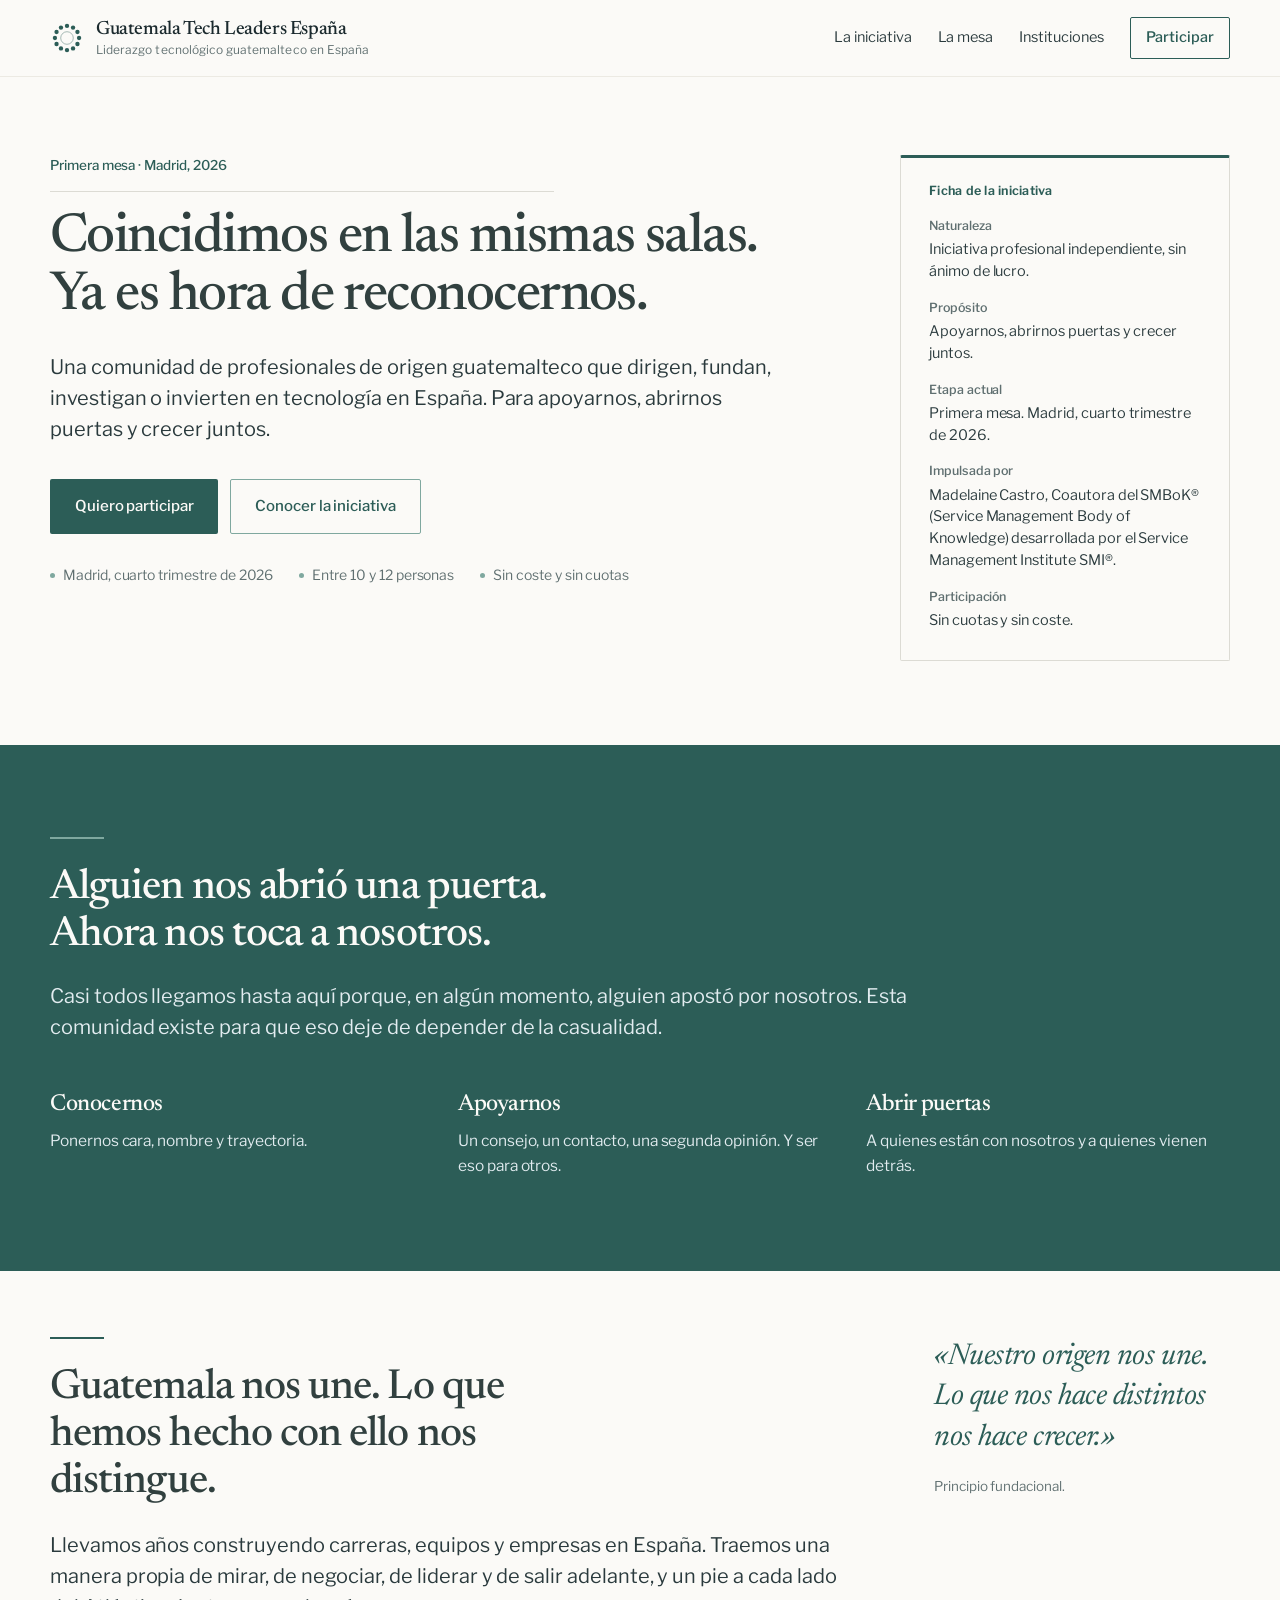
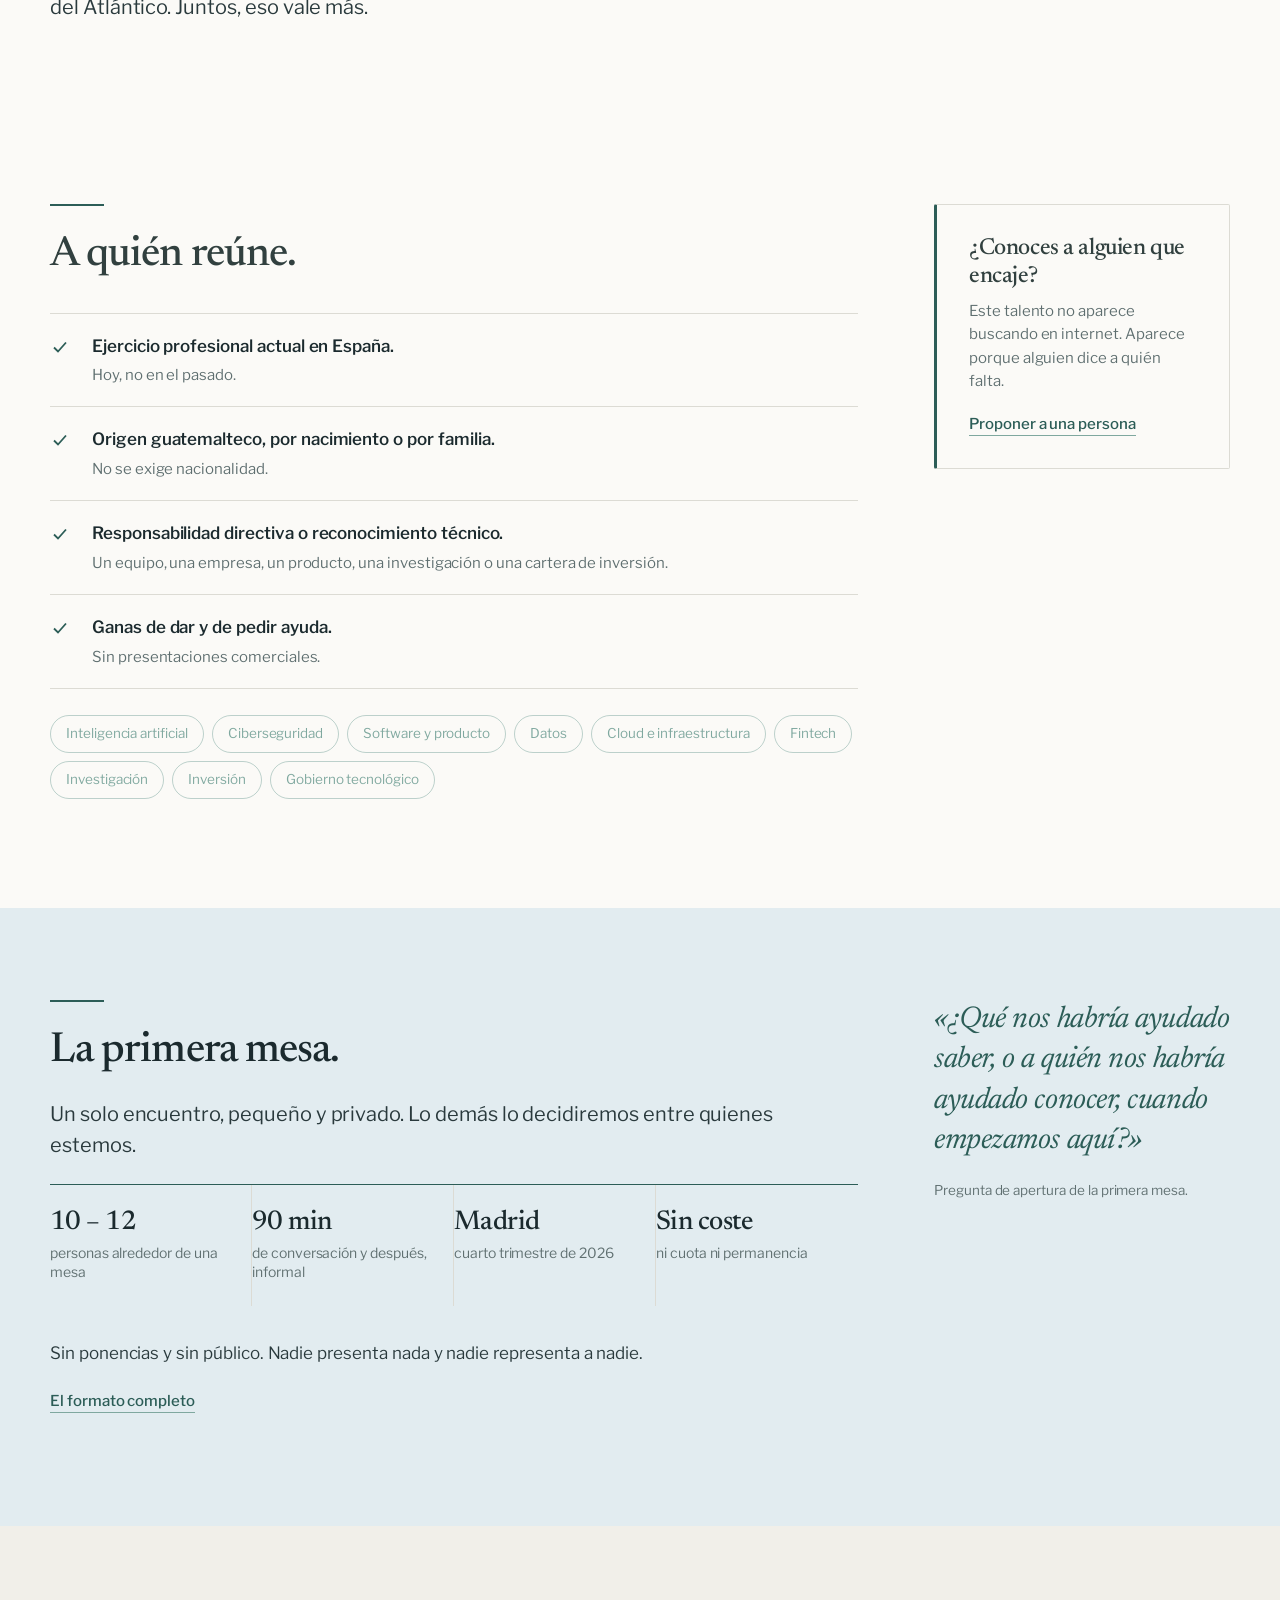
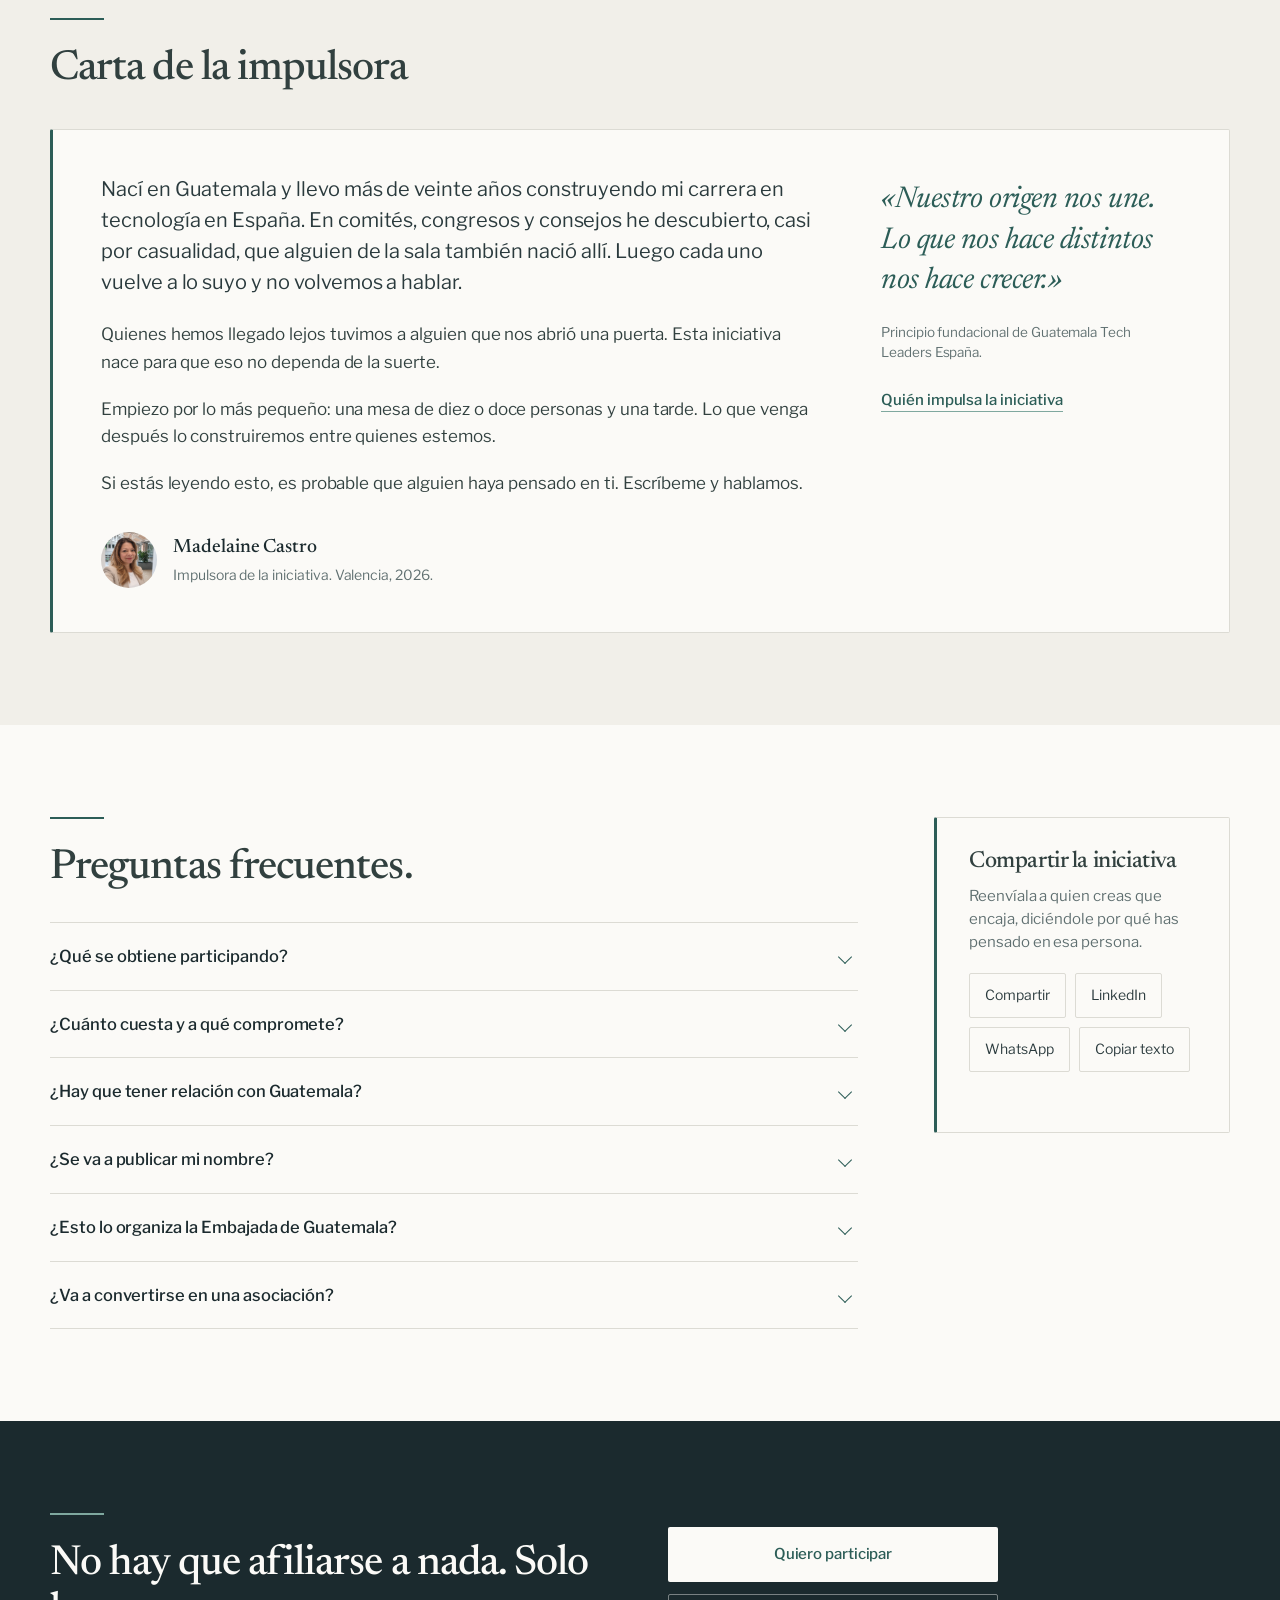
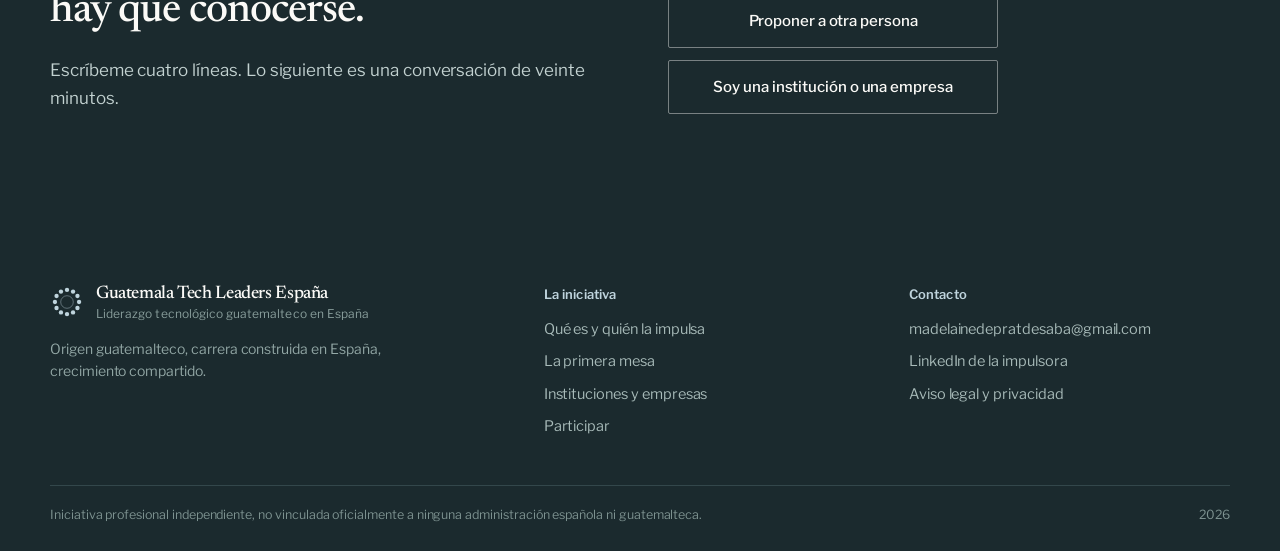
==== commit 68076a5a: "Update index.html" ====
--- a/index.html
+++ b/index.html
@@ -64,7 +64,7 @@
     <dt>Naturaleza</dt><dd>Iniciativa profesional independiente, sin ánimo de lucro.</dd>
     <dt>Propósito</dt><dd>Apoyarnos, abrirnos puertas y crecer juntos.</dd>
     <dt>Etapa actual</dt><dd>Primera mesa. Madrid, cuarto trimestre de 2026.</dd>
-    <dt>Impulsada por</dt><dd>Madelaine Castro, Secretaria General de itSMF España.</dd>
+    <dt>Impulsada por</dt><dd>Madelaine Castro, Coautora del SMBoK® (Service Management Body of Knowledge) desarrollada por el Service Management Institute SMI®. </dd>
     <dt>Participación</dt><dd>Sin cuotas y sin coste.</dd>
   </dl>
 </aside>
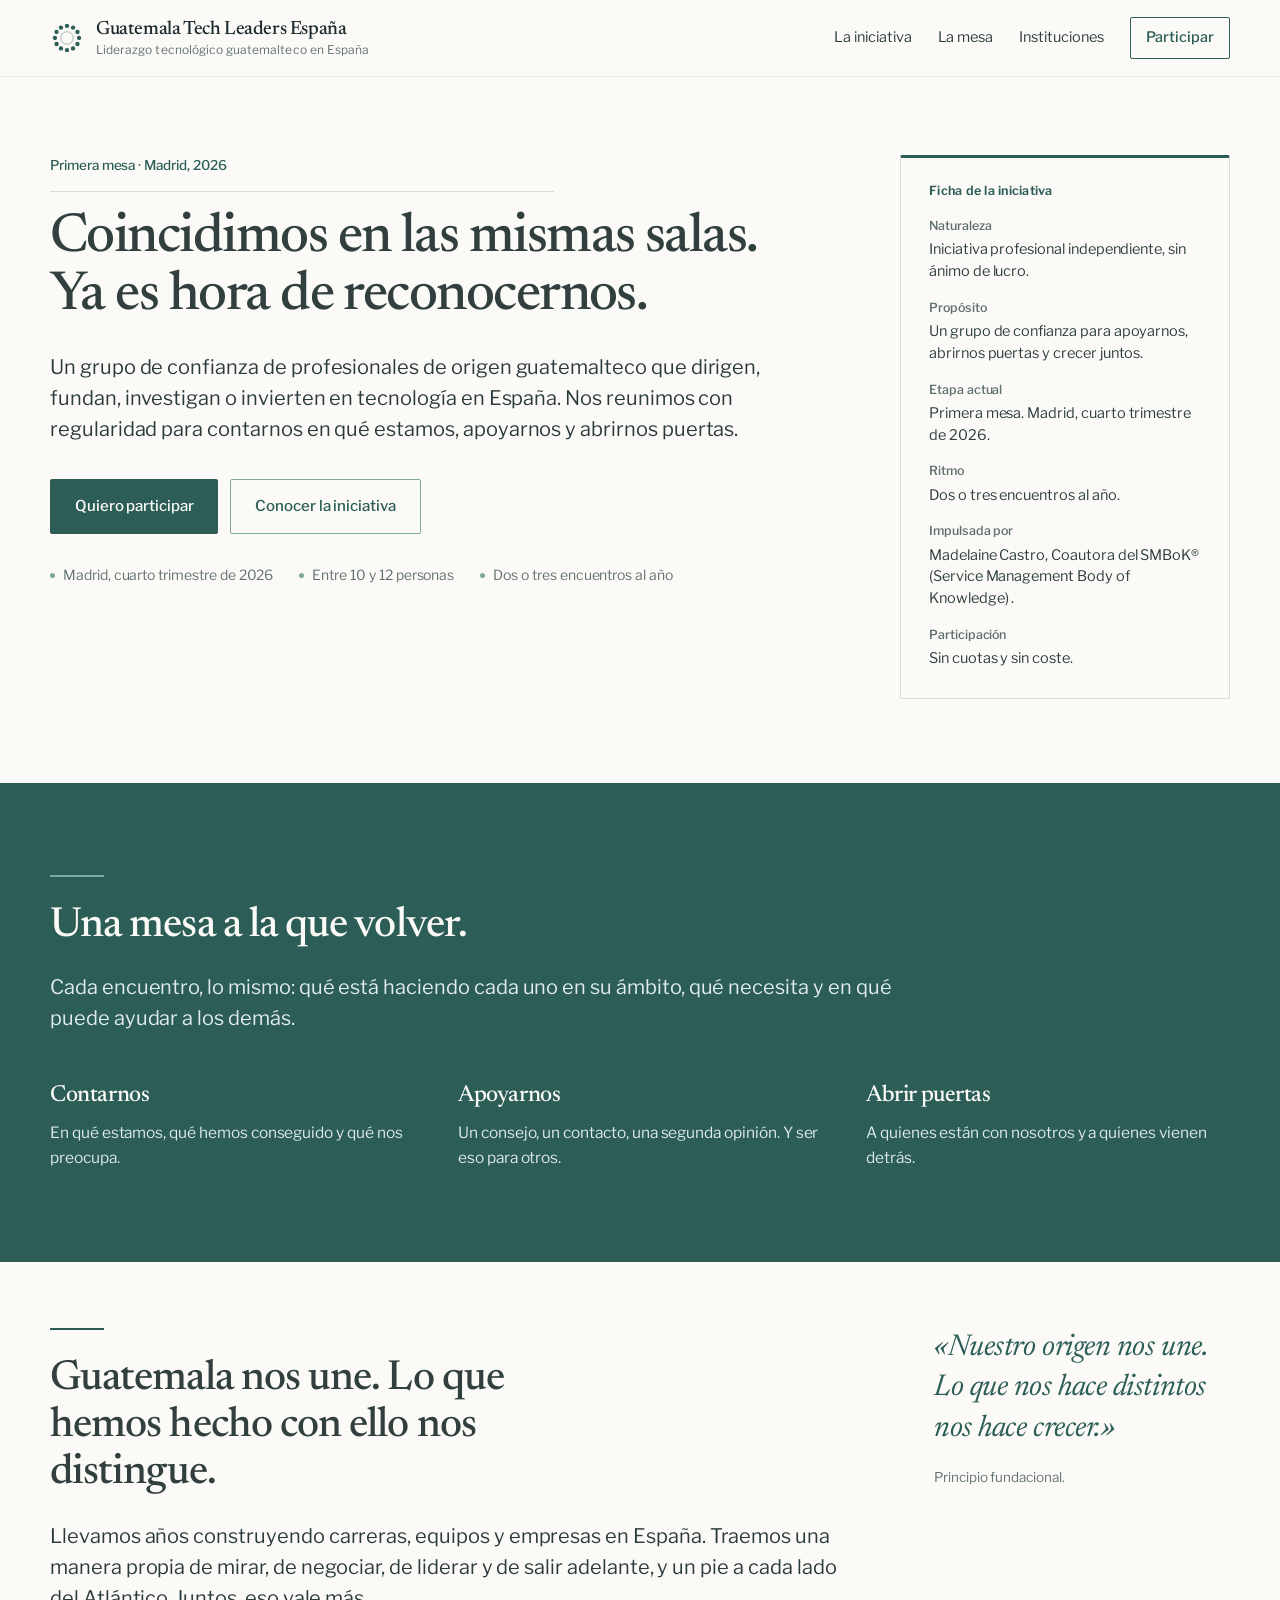
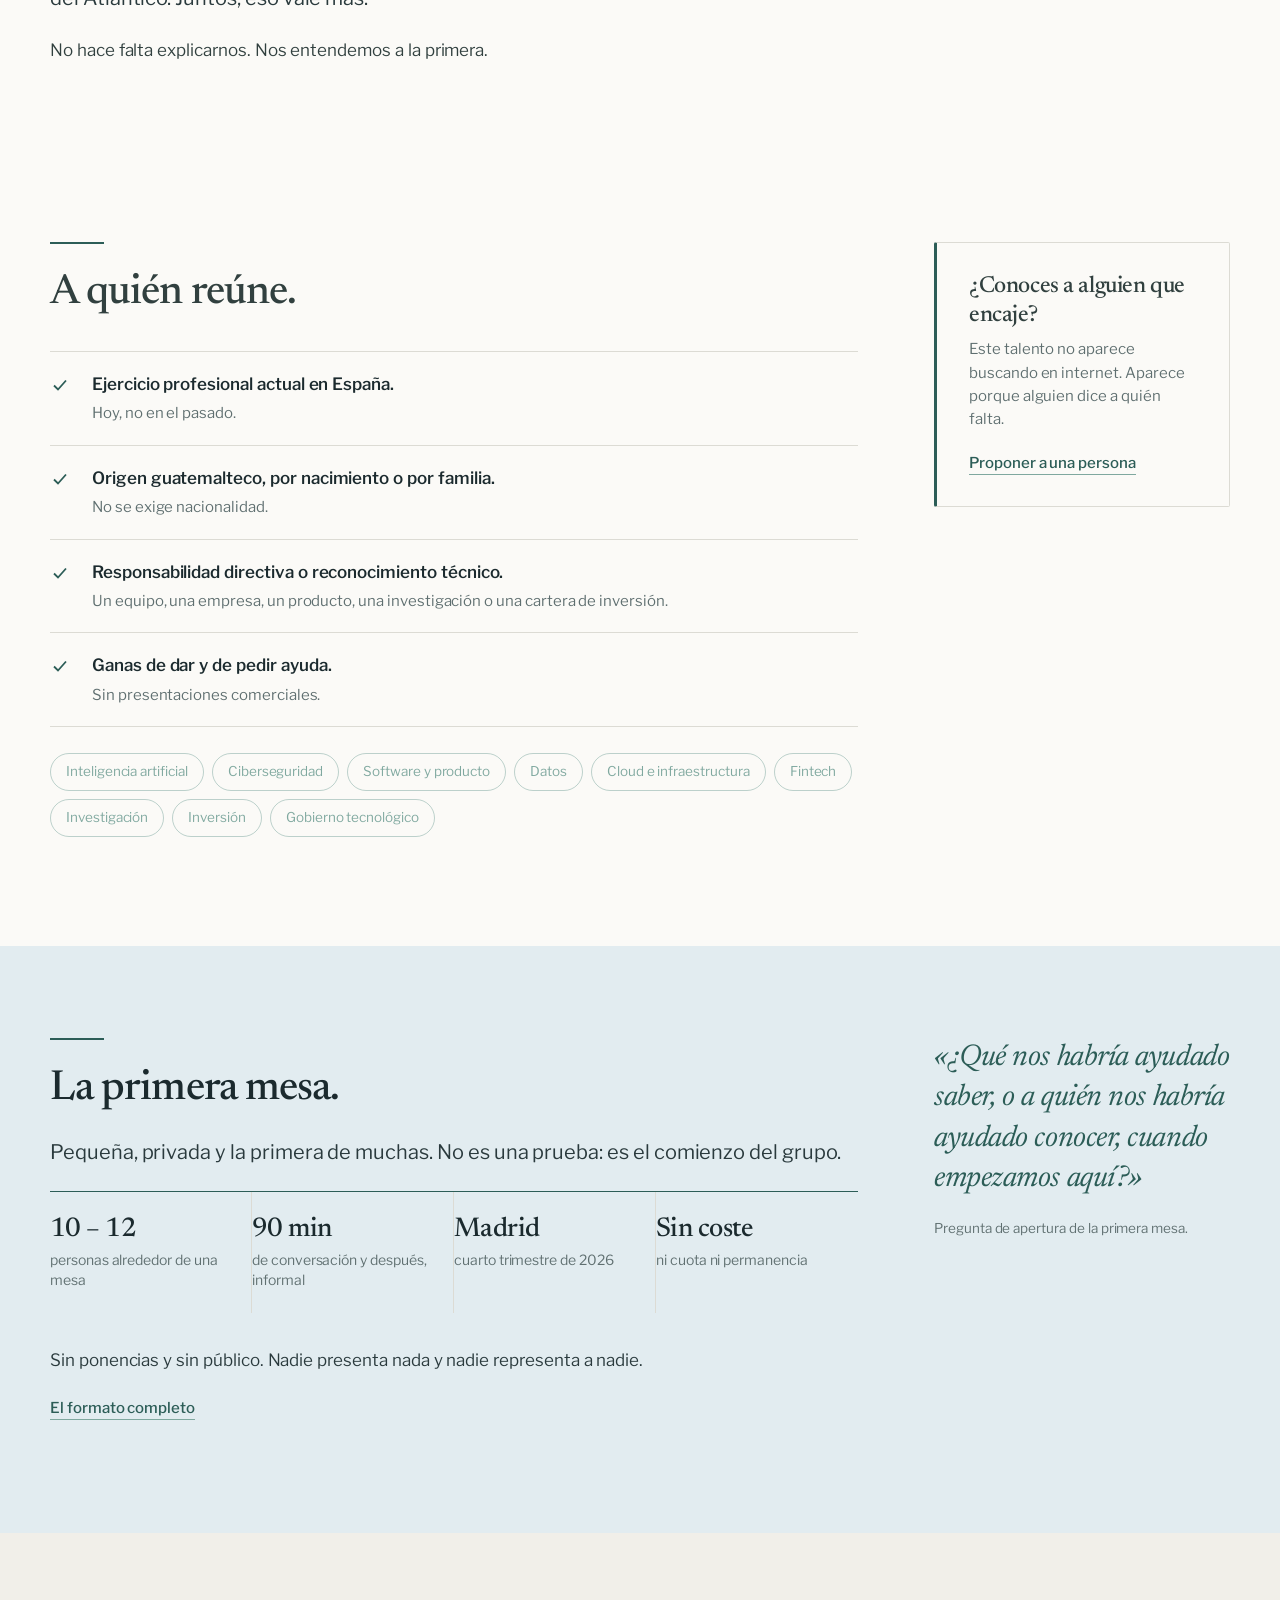
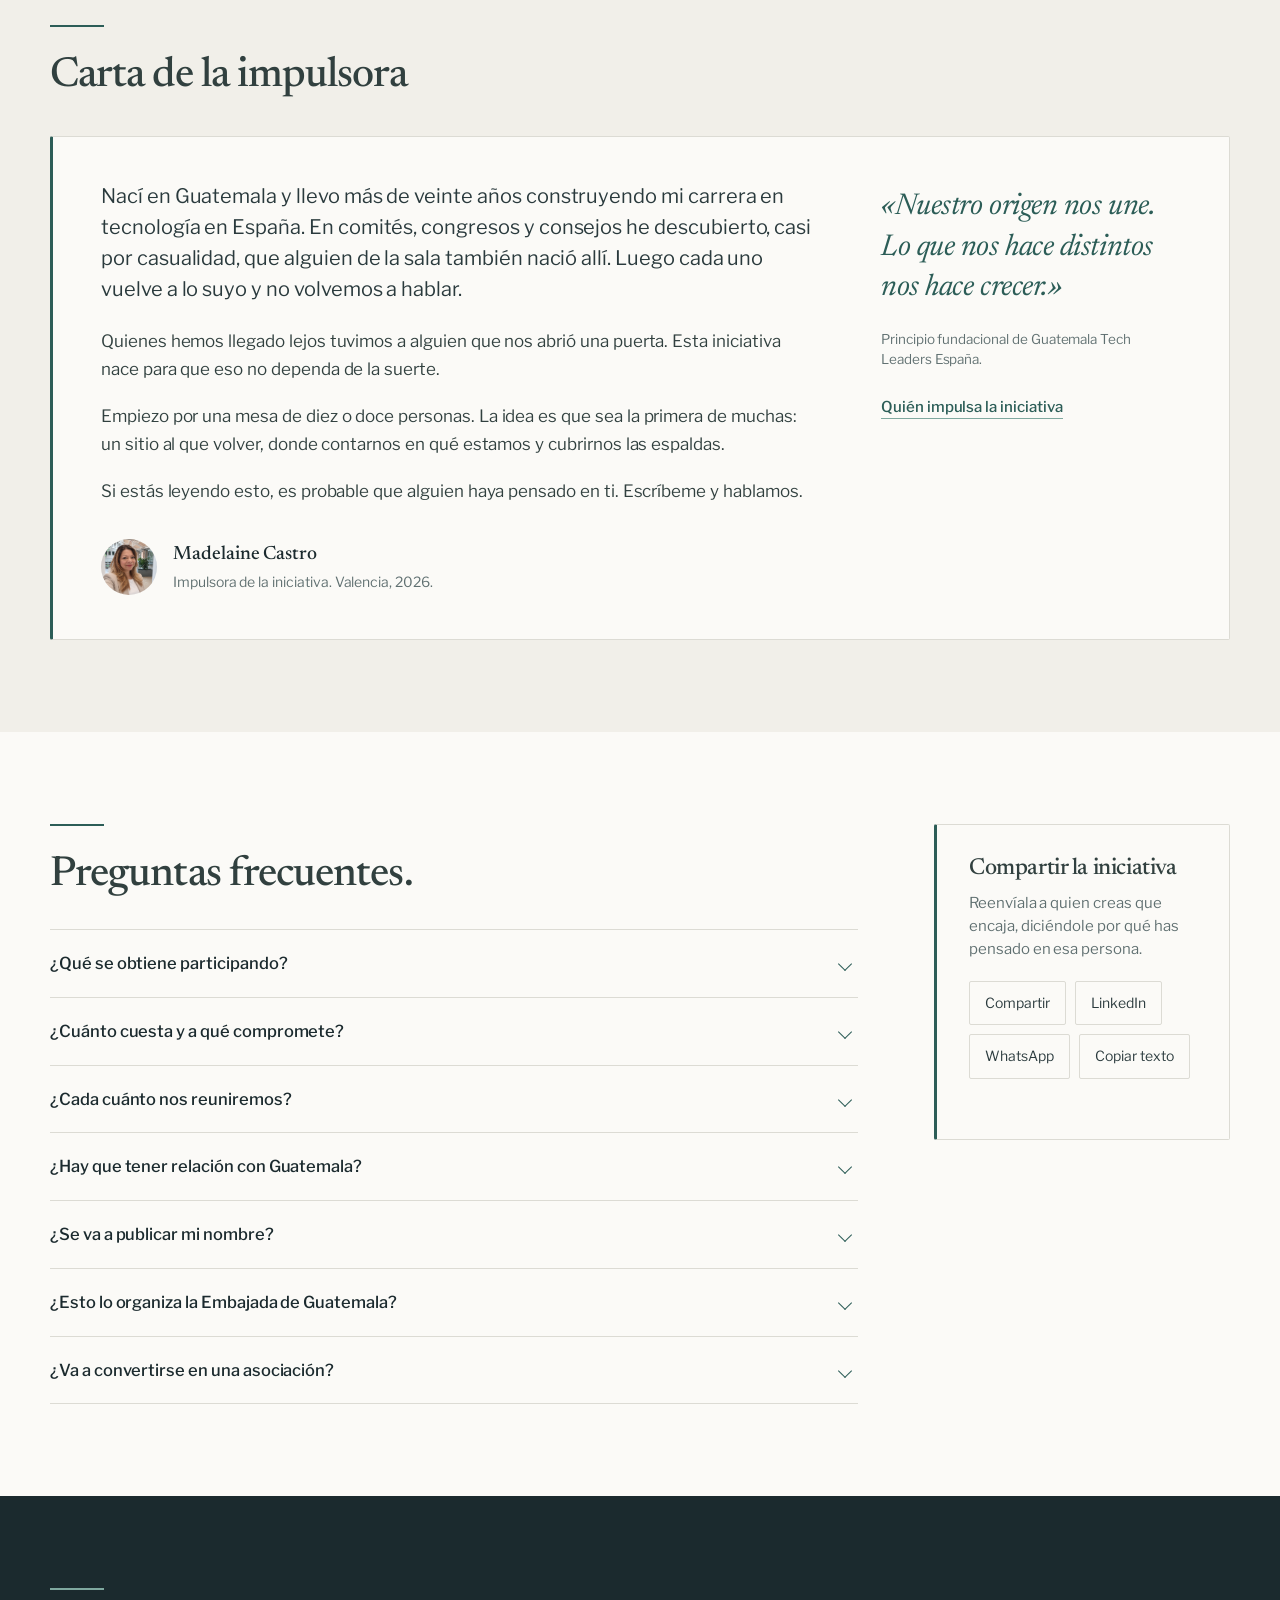
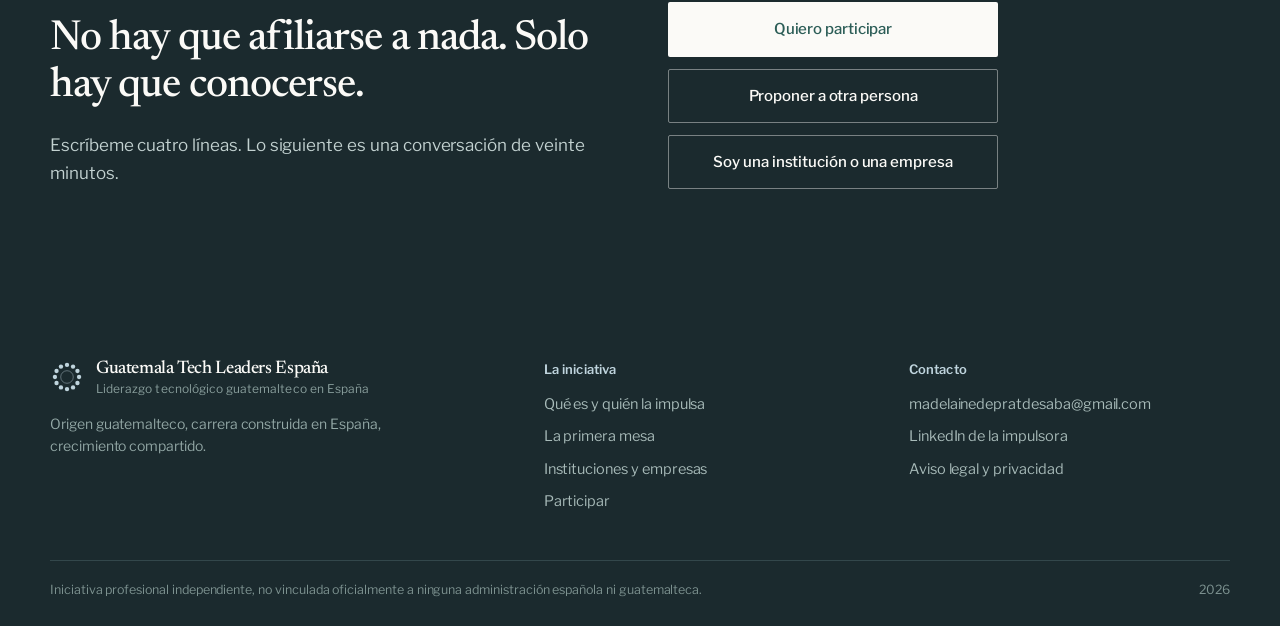
==== commit b3f8d4e8: "Update index.html" ====
--- a/index.html
+++ b/index.html
@@ -47,7 +47,7 @@
     <div>
       <p class="rotulo">Primera mesa · Madrid, 2026</p>
       <h1>Coincidimos en las mismas salas. Ya es hora de reconocernos.</h1>
-      <p class="entrada">Una comunidad de profesionales de origen guatemalteco que dirigen, fundan, investigan o invierten en tecnología en España. Para apoyarnos, abrirnos puertas y crecer juntos.</p>
+      <p class="entrada">Un grupo de confianza de profesionales de origen guatemalteco que dirigen, fundan, investigan o invierten en tecnología en España. Nos reunimos con regularidad para contarnos en qué estamos, apoyarnos y abrirnos puertas.</p>
       <div class="acciones">
         <a class="btn btn-p" href="./participar.html">Quiero participar</a>
         <a class="btn btn-s" href="./la-iniciativa.html">Conocer la iniciativa</a>
@@ -55,16 +55,17 @@
       <div class="datos">
         <span>Madrid, cuarto trimestre de 2026</span>
         <span>Entre 10 y 12 personas</span>
-        <span>Sin coste y sin cuotas</span>
+        <span>Dos o tres encuentros al año</span>
       </div>
     </div>
     <aside class="ficha-inst">
   <h2>Ficha de la iniciativa</h2>
   <dl>
     <dt>Naturaleza</dt><dd>Iniciativa profesional independiente, sin ánimo de lucro.</dd>
-    <dt>Propósito</dt><dd>Apoyarnos, abrirnos puertas y crecer juntos.</dd>
+    <dt>Propósito</dt><dd>Un grupo de confianza para apoyarnos, abrirnos puertas y crecer juntos.</dd>
     <dt>Etapa actual</dt><dd>Primera mesa. Madrid, cuarto trimestre de 2026.</dd>
-    <dt>Impulsada por</dt><dd>Madelaine Castro, Coautora del SMBoK® (Service Management Body of Knowledge) desarrollada por el Service Management Institute SMI®. </dd>
+    <dt>Ritmo</dt><dd>Dos o tres encuentros al año.</dd>
+    <dt>Impulsada por</dt><dd>Madelaine Castro, Coautora del SMBoK® (Service Management Body of Knowledge) .</dd>
     <dt>Participación</dt><dd>Sin cuotas y sin coste.</dd>
   </dl>
 </aside>
@@ -74,10 +75,10 @@
 <section class="banda-jade sec">
   <div class="wrap">
     <div class="linea-jade"></div>
-    <h2 style="max-width:24ch">Alguien nos abrió una puerta. Ahora nos toca a nosotros.</h2>
-    <p class="entrada medida" style="color:var(--cielo-clr);margin-top:22px">Casi todos llegamos hasta aquí porque, en algún momento, alguien apostó por nosotros. Esta comunidad existe para que eso deje de depender de la casualidad.</p>
+    <h2 style="max-width:24ch">Una mesa a la que volver.</h2>
+    <p class="entrada medida" style="color:var(--cielo-clr);margin-top:22px">Cada encuentro, lo mismo: qué está haciendo cada uno en su ámbito, qué necesita y en qué puede ayudar a los demás.</p>
     <div class="tres" style="margin-top:48px">
-      <div><h3>Conocernos</h3><p>Ponernos cara, nombre y trayectoria.</p></div>
+      <div><h3>Contarnos</h3><p>En qué estamos, qué hemos conseguido y qué nos preocupa.</p></div>
       <div><h3>Apoyarnos</h3><p>Un consejo, un contacto, una segunda opinión. Y ser eso para otros.</p></div>
       <div><h3>Abrir puertas</h3><p>A quienes están con nosotros y a quienes vienen detrás.</p></div>
     </div>
@@ -90,6 +91,7 @@
       <div class="linea-jade"></div>
       <h2 style="max-width:20ch">Guatemala nos une. Lo que hemos hecho con ello nos distingue.</h2>
       <p class="entrada medida" style="margin-top:24px">Llevamos años construyendo carreras, equipos y empresas en España. Traemos una manera propia de mirar, de negociar, de liderar y de salir adelante, y un pie a cada lado del Atlántico. Juntos, eso vale más.</p>
+      <p class="medida">No hace falta explicarnos. Nos entendemos a la primera.</p>
     </div>
     <div class="margen">
       <p class="voz">«Nuestro origen nos une. Lo que nos hace distintos nos hace crecer.»</p>
@@ -134,7 +136,7 @@
     <div>
       <div class="linea-jade"></div>
       <h2>La primera mesa.</h2>
-      <p class="entrada medida" style="margin-top:24px">Un solo encuentro, pequeño y privado. Lo demás lo decidiremos entre quienes estemos.</p>
+      <p class="entrada medida" style="margin-top:24px">Pequeña, privada y la primera de muchas. No es una prueba: es el comienzo del grupo.</p>
       <div class="cifras">
         <div><strong>10&nbsp;–&nbsp;12</strong><span>personas alrededor de una mesa</span></div>
         <div><strong>90 min</strong><span>de conversación y después, informal</span></div>
@@ -159,7 +161,7 @@
       <div class="carta-txt">
         <p class="entrada">Nací en Guatemala y llevo más de veinte años construyendo mi carrera en tecnología en España. En comités, congresos y consejos he descubierto, casi por casualidad, que alguien de la sala también nació allí. Luego cada uno vuelve a lo suyo y no volvemos a hablar.</p>
         <p>Quienes hemos llegado lejos tuvimos a alguien que nos abrió una puerta. Esta iniciativa nace para que eso no dependa de la suerte.</p>
-        <p>Empiezo por lo más pequeño: una mesa de diez o doce personas y una tarde. Lo que venga después lo construiremos entre quienes estemos.</p>
+        <p>Empiezo por una mesa de diez o doce personas. La idea es que sea la primera de muchas: un sitio al que volver, donde contarnos en qué estamos y cubrirnos las espaldas.</p>
         <p>Si estás leyendo esto, es probable que alguien haya pensado en ti. Escríbeme y hablamos.</p>
         <div class="firma">
           <img src="./assets/img/madelaine.jpg" alt="Retrato de Madelaine Castro.">
@@ -182,7 +184,8 @@
       <h2>Preguntas frecuentes.</h2>
       <div class="preg" style="margin-top:30px">
         <details><summary>¿Qué se obtiene participando?</summary><div class="resp"><p>Una red de iguales a la que llamar cuando necesites un consejo, un contacto o una segunda opinión, y la oportunidad de ser eso mismo para otros.</p></div></details>
-        <details><summary>¿Cuánto cuesta y a qué compromete?</summary><div class="resp"><p>Nada. Sin cuota, ni ahora ni después. El compromiso es una conversación previa y una tarde.</p></div></details>
+        <details><summary>¿Cuánto cuesta y a qué compromete?</summary><div class="resp"><p>Nada. Sin cuota, ni ahora ni después. El compromiso es venir con ganas de contar y de ayudar.</p></div></details>
+        <details><summary>¿Cada cuánto nos reuniremos?</summary><div class="resp"><p>La intención es dos o tres veces al año. El ritmo lo fijará el propio grupo.</p></div></details>
         <details><summary>¿Hay que tener relación con Guatemala?</summary><div class="resp"><p>No es un requisito. El vínculo es de origen, por nacimiento o por familia. Quien además mantiene lazos con Guatemala aporta una mirada más, y es bienvenida.</p></div></details>
         <details><summary>¿Se va a publicar mi nombre?</summary><div class="resp"><p>Solo con tu autorización previa y por escrito.</p></div></details>
         <details><summary>¿Esto lo organiza la Embajada de Guatemala?</summary><div class="resp"><p>No. Es una iniciativa independiente, impulsada a título personal por Madelaine Castro, que agradece el acompañamiento de las instituciones sin depender de ninguna.</p></div></details>
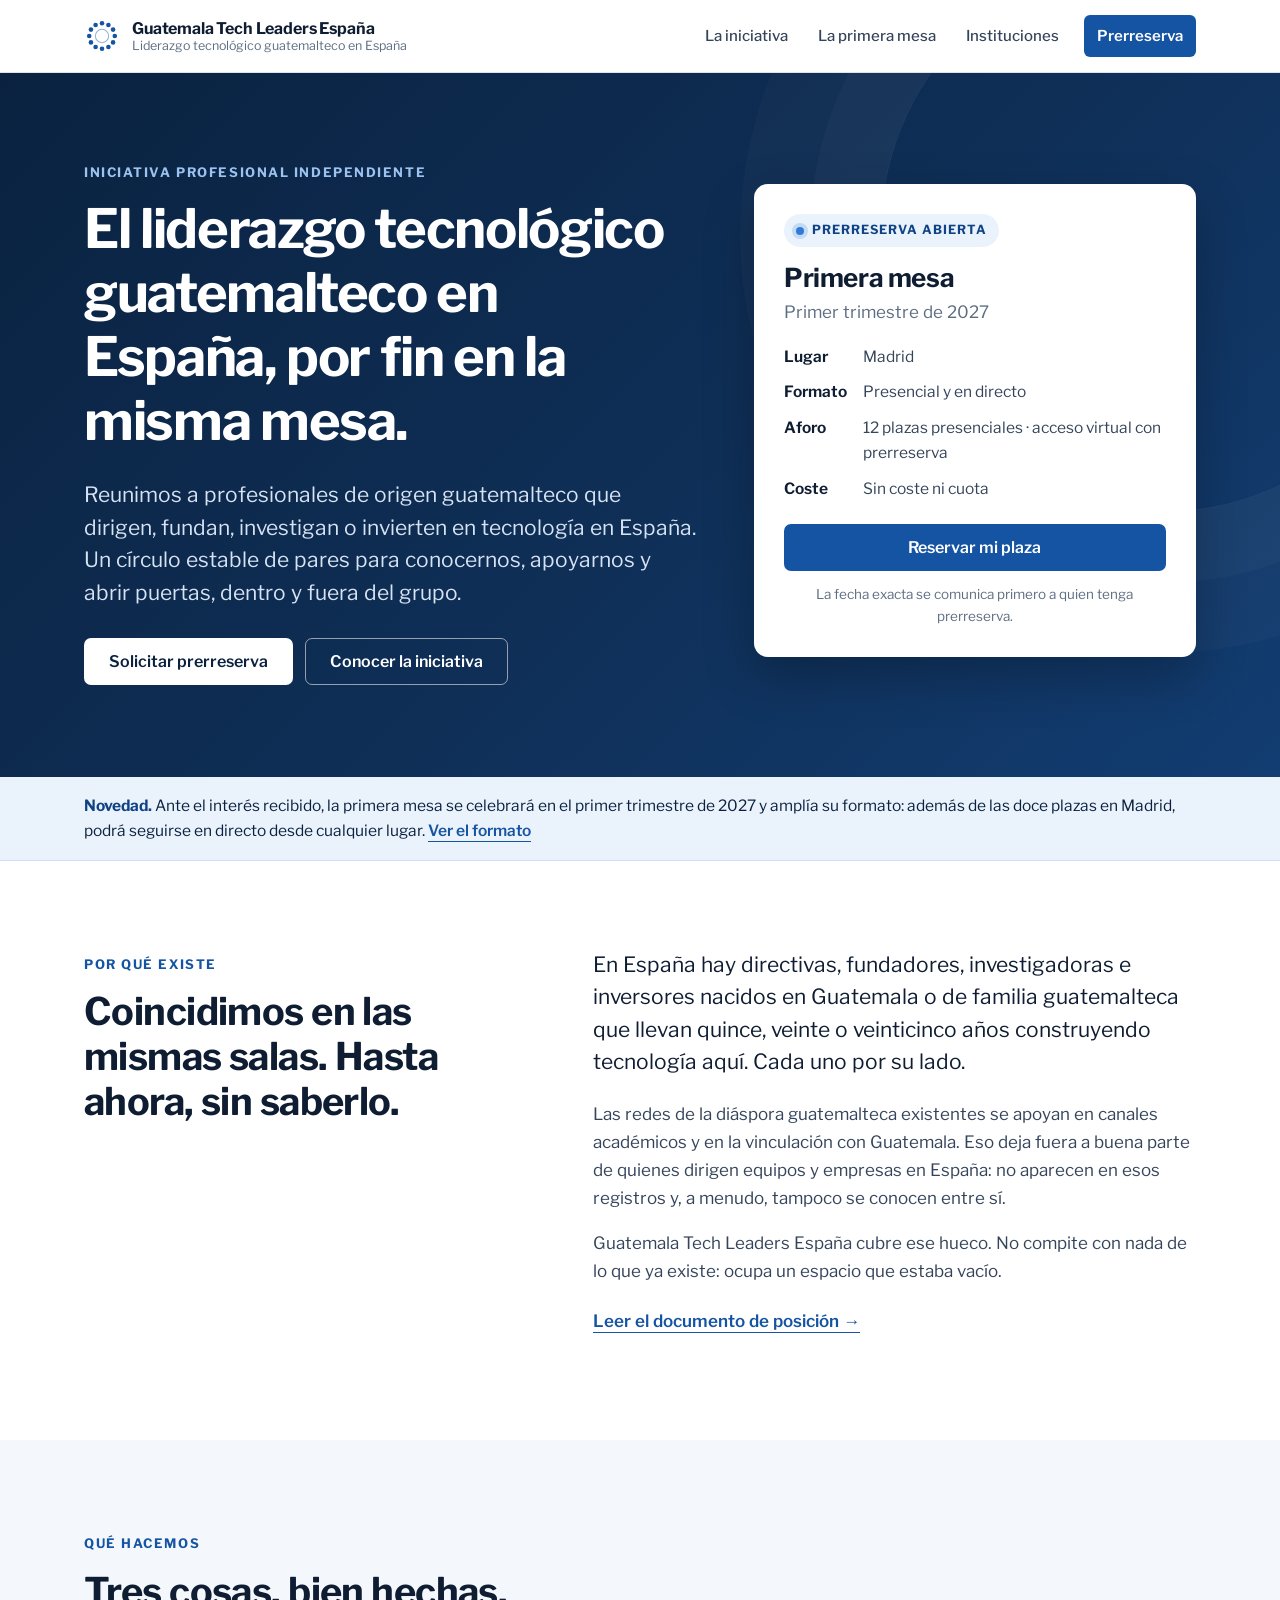
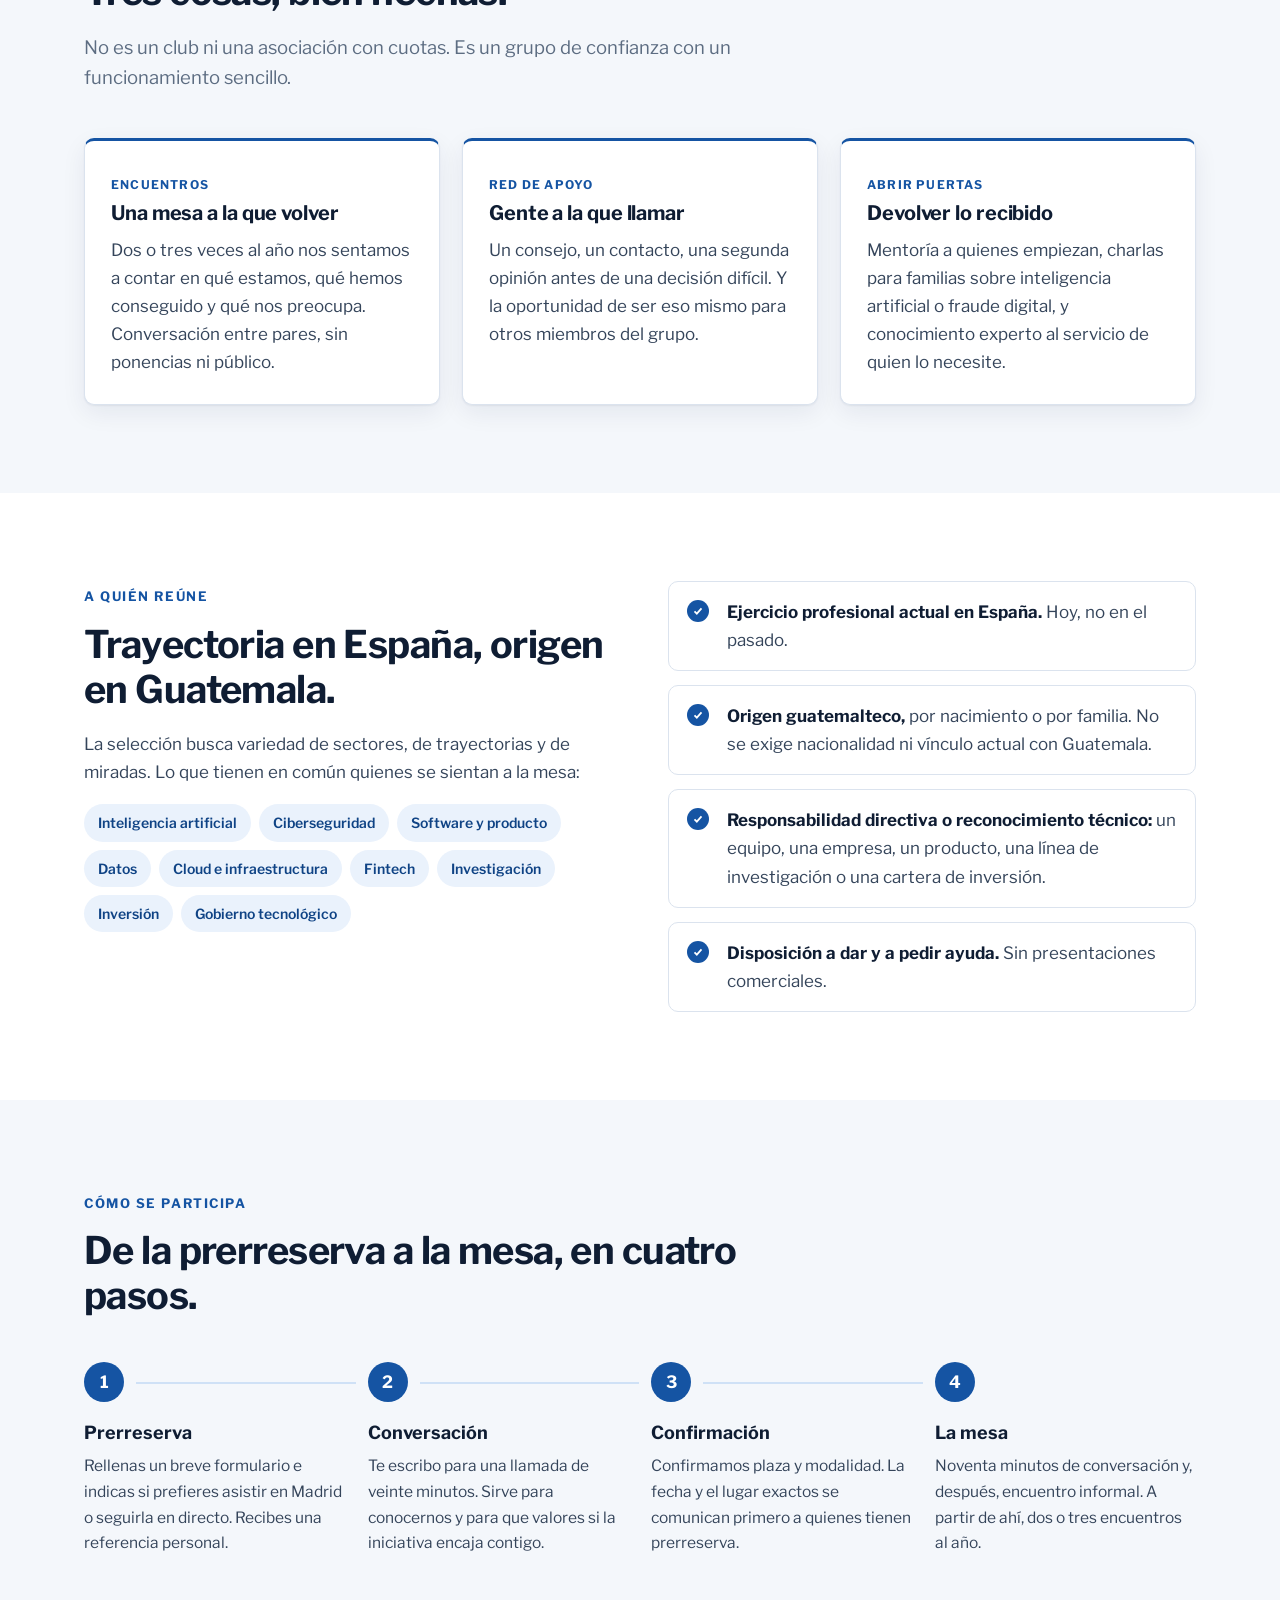
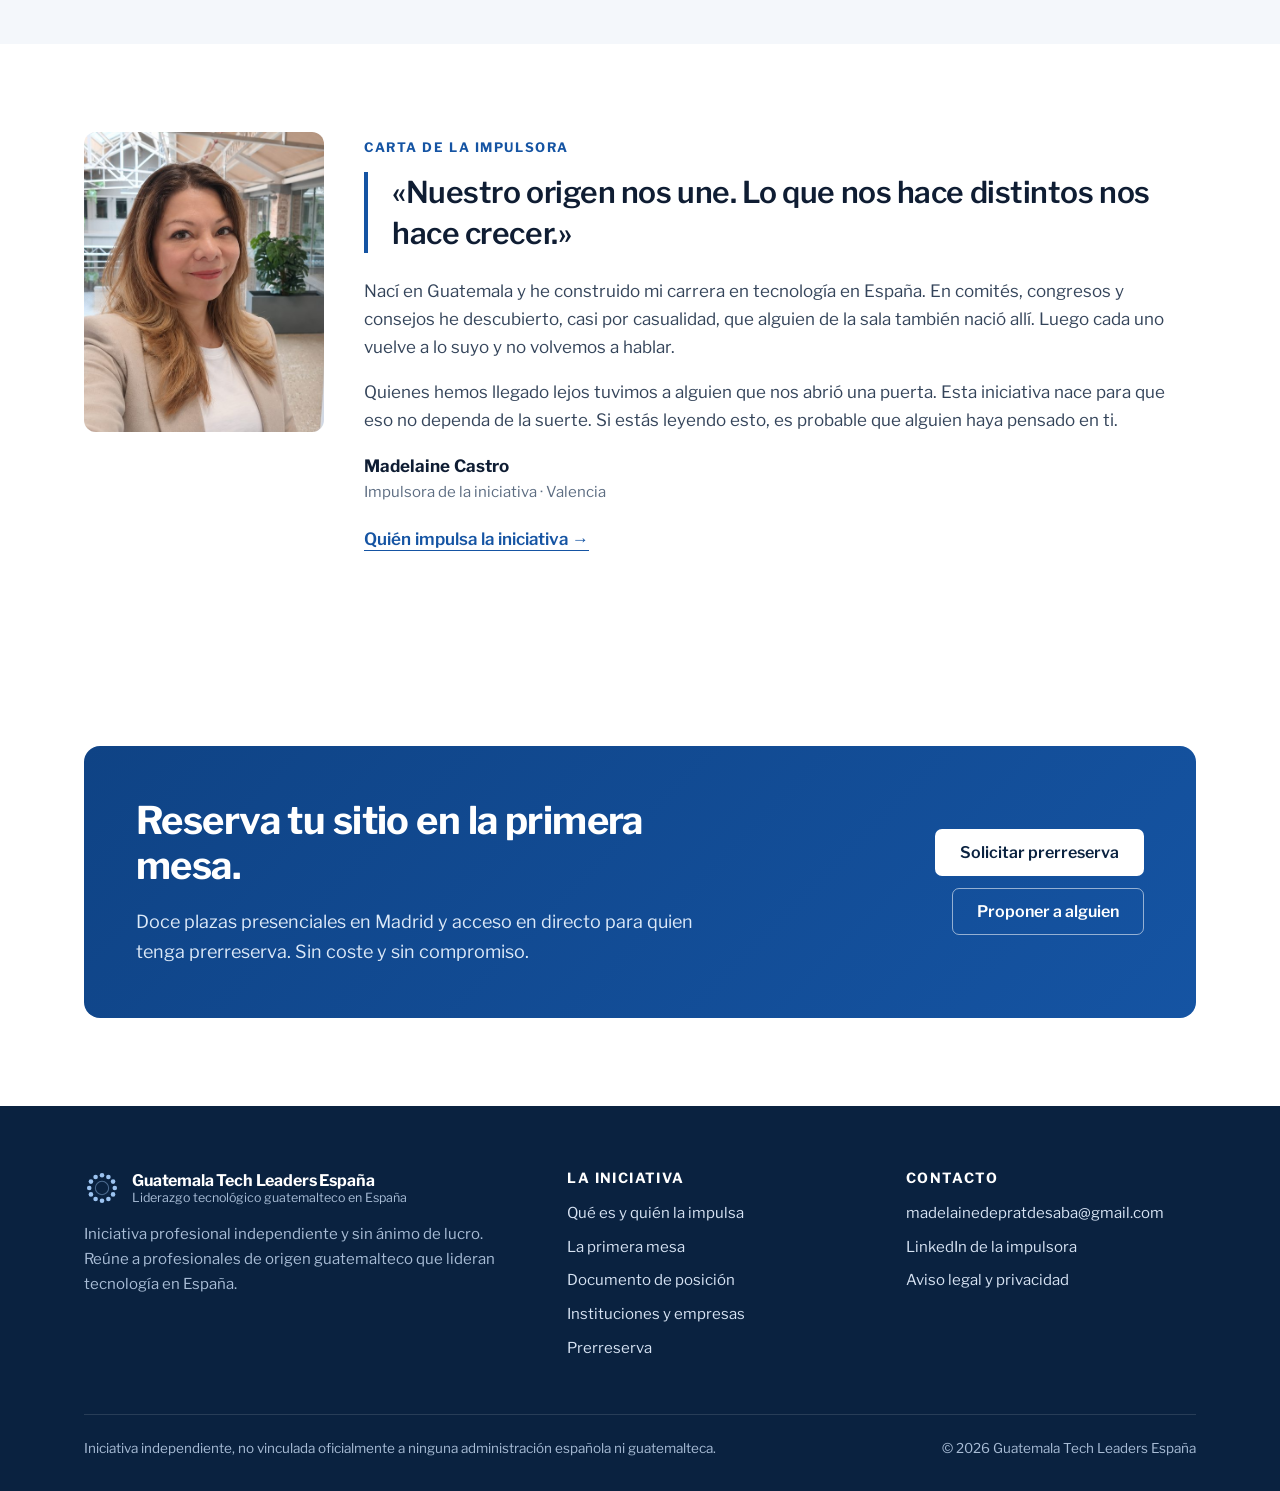
==== commit c5cf6122: "Rediseño institucional en azul, primera mesa en 1T 2027 con prerreserva - Nueva identidad visual en " ====
--- a/index.html
+++ b/index.html
@@ -1,225 +1,170 @@
-<!doctype html>
+<!DOCTYPE html>
 <html lang="es">
 <head>
 <meta charset="utf-8">
-<meta name="viewport" content="width=device-width,initial-scale=1">
-<title>Guatemala Tech Leaders España — Liderazgo tecnológico guatemalteco en España</title>
-<meta name="description" content="Comunidad de profesionales de origen guatemalteco que dirigen, fundan, investigan o invierten en tecnología en España. Para apoyarnos, abrirnos puertas y crecer juntos. Primera mesa, Madrid 2026.">
-
-<link rel="canonical" href="https://madeprat.github.io/Guate_Tech_Leaders_ES/">
+<meta name="viewport" content="width=device-width, initial-scale=1">
+<title>Guatemala Tech Leaders España · Liderazgo tecnológico guatemalteco en España</title>
+<meta name="description" content="Iniciativa independiente que reúne a profesionales de origen guatemalteco que lideran tecnología en España. Primera mesa: Madrid, primer trimestre de 2027, presencial y en directo.">
+<link rel="canonical" href="https://502tech34.prat-cas.com/">
+<meta name="theme-color" content="#0a2240">
 <meta property="og:type" content="website">
 <meta property="og:locale" content="es_ES">
 <meta property="og:site_name" content="Guatemala Tech Leaders España">
-<meta property="og:url" content="https://madeprat.github.io/Guate_Tech_Leaders_ES/">
-<meta property="og:title" content="Guatemala Tech Leaders España">
-<meta property="og:description" content="Coincidimos en las mismas salas. Ya es hora de reconocernos. Primera mesa, Madrid 2026.">
-<meta property="og:image" content="https://madeprat.github.io/Guate_Tech_Leaders_ES/assets/img/og.jpg">
+<meta property="og:title" content="Guatemala Tech Leaders España · Liderazgo tecnológico guatemalteco en España">
+<meta property="og:description" content="Iniciativa independiente que reúne a profesionales de origen guatemalteco que lideran tecnología en España. Primera mesa: Madrid, primer trimestre de 2027, presencial y en directo.">
+<meta property="og:url" content="https://502tech34.prat-cas.com/">
+<meta property="og:image" content="https://502tech34.prat-cas.com/assets/img/og.jpg">
 <meta property="og:image:width" content="1200">
 <meta property="og:image:height" content="630">
-<meta property="og:image:alt" content="Guatemala Tech Leaders España — iniciativa profesional independiente.">
+<meta property="og:image:alt" content="Guatemala Tech Leaders España. Primera mesa: Madrid, primer trimestre de 2027, presencial y en directo.">
 <meta name="twitter:card" content="summary_large_image">
-<link rel="icon" href="./assets/img/icon-32.png" sizes="32x32">
-<link rel="icon" href="./assets/img/mark.svg" type="image/svg+xml">
+<link rel="icon" type="image/svg+xml" href="./assets/img/mark.svg">
+<link rel="icon" type="image/png" sizes="32x32" href="./assets/img/icon-32.png">
 <link rel="apple-touch-icon" href="./assets/img/icon-180.png">
-<link rel="preload" as="font" type="font/woff2" href="./assets/fonts/newsreader-var.woff2" crossorigin>
-<link rel="preload" as="font" type="font/woff2" href="./assets/fonts/librefranklin-var.woff2" crossorigin>
+<link rel="preload" href="./assets/fonts/librefranklin-var.woff2" as="font" type="font/woff2" crossorigin>
 <link rel="stylesheet" href="./assets/style.css">
 </head>
 <body>
-<a class="skip" href="#principal">Ir al contenido</a>
+<a class="salto" href="#principal">Ir al contenido</a>
 <header class="cab">
   <div class="wrap cab-int">
-    <a class="marca" href="./index.html" aria-label="Guatemala Tech Leaders España — inicio">
-      <svg class="mark" viewBox="0 0 40 40" aria-hidden="true" focusable="false"><circle cx="20.0" cy="20.0" r="7.4" fill="none" stroke="currentColor" stroke-width="1.15" opacity=".42"/><circle cx="20.00" cy="5.80" r="2.55" fill="currentColor"/><circle cx="27.10" cy="7.70" r="2.55" fill="currentColor"/><circle cx="32.30" cy="12.90" r="2.55" fill="currentColor"/><circle cx="34.20" cy="20.00" r="2.55" fill="currentColor"/><circle cx="32.30" cy="27.10" r="2.55" fill="currentColor"/><circle cx="27.10" cy="32.30" r="2.55" fill="currentColor"/><circle cx="20.00" cy="34.20" r="2.55" fill="currentColor"/><circle cx="12.90" cy="32.30" r="2.55" fill="currentColor"/><circle cx="7.70" cy="27.10" r="2.55" fill="currentColor"/><circle cx="5.80" cy="20.00" r="2.55" fill="currentColor"/><circle cx="7.70" cy="12.90" r="2.55" fill="currentColor"/><circle cx="12.90" cy="7.70" r="2.55" fill="currentColor"/></svg>
-      <span class="marca-txt">
-        <b>Guatemala Tech Leaders España</b>
-        <span>Liderazgo tecnológico guatemalteco en España</span>
-      </span>
-    </a>
+    <a class="marca" href="./index.html" aria-label="Guatemala Tech Leaders España, inicio"><svg class="mark" viewBox="0 0 40 40" aria-hidden="true" focusable="false"><circle cx="20.0" cy="20.0" r="7.4" fill="none" stroke="currentColor" stroke-width="1.15" opacity=".45"/><circle cx="20.00" cy="5.80" r="2.55" fill="currentColor"/><circle cx="27.10" cy="7.70" r="2.55" fill="currentColor"/><circle cx="32.30" cy="12.90" r="2.55" fill="currentColor"/><circle cx="34.20" cy="20.00" r="2.55" fill="currentColor"/><circle cx="32.30" cy="27.10" r="2.55" fill="currentColor"/><circle cx="27.10" cy="32.30" r="2.55" fill="currentColor"/><circle cx="20.00" cy="34.20" r="2.55" fill="currentColor"/><circle cx="12.90" cy="32.30" r="2.55" fill="currentColor"/><circle cx="7.70" cy="27.10" r="2.55" fill="currentColor"/><circle cx="5.80" cy="20.00" r="2.55" fill="currentColor"/><circle cx="7.70" cy="12.90" r="2.55" fill="currentColor"/><circle cx="12.90" cy="7.70" r="2.55" fill="currentColor"/></svg><span class="marca-txt"><b>Guatemala Tech Leaders España</b><span>Liderazgo tecnológico guatemalteco en España</span></span></a>
     <button class="hamb" aria-expanded="false" aria-controls="menu">Menú</button>
-    <nav id="menu" aria-label="Navegación principal"><a href="./la-iniciativa.html">La iniciativa</a><a href="./la-mesa.html">La mesa</a><a href="./instituciones.html">Instituciones</a><a class="n-cta" href="./participar.html">Participar</a></nav>
+    <nav id="menu" aria-label="Navegación principal"><a href="./la-iniciativa.html">La iniciativa</a><a href="./la-mesa.html">La primera mesa</a><a href="./instituciones.html">Instituciones</a><a class="n-cta" href="./prerreserva.html">Prerreserva</a></nav>
   </div>
 </header>
 <main id="principal">
-
-<section class="wrap port">
-  <div class="port-rej">
-    <div>
-      <p class="rotulo">Primera mesa · Madrid, 2026</p>
-      <h1>Coincidimos en las mismas salas. Ya es hora de reconocernos.</h1>
-      <p class="entrada">Un grupo de confianza de profesionales de origen guatemalteco que dirigen, fundan, investigan o invierten en tecnología en España. Nos reunimos con regularidad para contarnos en qué estamos, apoyarnos y abrirnos puertas.</p>
-      <div class="acciones">
-        <a class="btn btn-p" href="./participar.html">Quiero participar</a>
-        <a class="btn btn-s" href="./la-iniciativa.html">Conocer la iniciativa</a>
-      </div>
-      <div class="datos">
-        <span>Madrid, cuarto trimestre de 2026</span>
-        <span>Entre 10 y 12 personas</span>
-        <span>Dos o tres encuentros al año</span>
-      </div>
-    </div>
-    <aside class="ficha-inst">
-  <h2>Ficha de la iniciativa</h2>
-  <dl>
-    <dt>Naturaleza</dt><dd>Iniciativa profesional independiente, sin ánimo de lucro.</dd>
-    <dt>Propósito</dt><dd>Un grupo de confianza para apoyarnos, abrirnos puertas y crecer juntos.</dd>
-    <dt>Etapa actual</dt><dd>Primera mesa. Madrid, cuarto trimestre de 2026.</dd>
-    <dt>Ritmo</dt><dd>Dos o tres encuentros al año.</dd>
-    <dt>Impulsada por</dt><dd>Madelaine Castro, Coautora del SMBoK® (Service Management Body of Knowledge) .</dd>
-    <dt>Participación</dt><dd>Sin cuotas y sin coste.</dd>
-  </dl>
-</aside>
-  </div>
-</section>
-
-<section class="banda-jade sec">
-  <div class="wrap">
-    <div class="linea-jade"></div>
-    <h2 style="max-width:24ch">Una mesa a la que volver.</h2>
-    <p class="entrada medida" style="color:var(--cielo-clr);margin-top:22px">Cada encuentro, lo mismo: qué está haciendo cada uno en su ámbito, qué necesita y en qué puede ayudar a los demás.</p>
-    <div class="tres" style="margin-top:48px">
-      <div><h3>Contarnos</h3><p>En qué estamos, qué hemos conseguido y qué nos preocupa.</p></div>
-      <div><h3>Apoyarnos</h3><p>Un consejo, un contacto, una segunda opinión. Y ser eso para otros.</p></div>
-      <div><h3>Abrir puertas</h3><p>A quienes están con nosotros y a quienes vienen detrás.</p></div>
-    </div>
-  </div>
-</section>
-
-<section class="wrap sec-cp">
-  <div class="doc">
-    <div>
-      <div class="linea-jade"></div>
-      <h2 style="max-width:20ch">Guatemala nos une. Lo que hemos hecho con ello nos distingue.</h2>
-      <p class="entrada medida" style="margin-top:24px">Llevamos años construyendo carreras, equipos y empresas en España. Traemos una manera propia de mirar, de negociar, de liderar y de salir adelante, y un pie a cada lado del Atlántico. Juntos, eso vale más.</p>
-      <p class="medida">No hace falta explicarnos. Nos entendemos a la primera.</p>
-    </div>
-    <div class="margen">
-      <p class="voz">«Nuestro origen nos une. Lo que nos hace distintos nos hace crecer.»</p>
-      <p class="pie" style="margin-top:18px">Principio fundacional.</p>
-    </div>
-  </div>
-</section>
-
-<section class="wrap sec">
-  <div class="doc">
-    <div>
-      <div class="linea-jade"></div>
-      <h2>A quién reúne.</h2>
-      <ul class="criterios">
-        <li><svg viewBox="0 0 20 20" fill="none" stroke="currentColor" stroke-width="1.8" aria-hidden="true"><path d="M4 10.5l4 4 8-9"/></svg>
-        <div><b>Ejercicio profesional actual en España.</b><span>Hoy, no en el pasado.</span></div></li>
-        <li><svg viewBox="0 0 20 20" fill="none" stroke="currentColor" stroke-width="1.8" aria-hidden="true"><path d="M4 10.5l4 4 8-9"/></svg>
-        <div><b>Origen guatemalteco, por nacimiento o por familia.</b><span>No se exige nacionalidad.</span></div></li>
-        <li><svg viewBox="0 0 20 20" fill="none" stroke="currentColor" stroke-width="1.8" aria-hidden="true"><path d="M4 10.5l4 4 8-9"/></svg>
-        <div><b>Responsabilidad directiva o reconocimiento técnico.</b><span>Un equipo, una empresa, un producto, una investigación o una cartera de inversión.</span></div></li>
-        <li><svg viewBox="0 0 20 20" fill="none" stroke="currentColor" stroke-width="1.8" aria-hidden="true"><path d="M4 10.5l4 4 8-9"/></svg>
-        <div><b>Ganas de dar y de pedir ayuda.</b><span>Sin presentaciones comerciales.</span></div></li>
+<section class="heroe">
+  <div class="wrap heroe-int">
+    <div>
+      <span class="antetitulo">Iniciativa profesional independiente</span>
+      <h1>El liderazgo tecnológico guatemalteco en España, por fin en la misma mesa.</h1>
+      <p class="entrada">Reunimos a profesionales de origen guatemalteco que dirigen, fundan, investigan o invierten en tecnología en España. Un círculo estable de pares para conocernos, apoyarnos y abrir puertas, dentro y fuera del grupo.</p>
+      <div class="botones">
+        <a class="btn btn-b" href="./prerreserva.html">Solicitar prerreserva</a>
+        <a class="btn btn-c" href="./la-iniciativa.html">Conocer la iniciativa</a>
+      </div>
+    </div>
+    <aside class="evento" aria-labelledby="ev-tit">
+      <span class="sello">Prerreserva abierta</span>
+      <h2 id="ev-tit">Primera mesa</h2>
+      <p class="fecha">Primer trimestre de 2027</p>
+      <dl>
+        <dt>Lugar</dt><dd>Madrid</dd>
+        <dt>Formato</dt><dd>Presencial y en directo</dd>
+        <dt>Aforo</dt><dd>12 plazas presenciales · acceso virtual con prerreserva</dd>
+        <dt>Coste</dt><dd>Sin coste ni cuota</dd>
+      </dl>
+      <a class="btn btn-p" href="./prerreserva.html">Reservar mi plaza</a>
+      <p class="nota">La fecha exacta se comunica primero a quien tenga prerreserva.</p>
+    </aside>
+  </div>
+</section>
+
+<div class="anuncio">
+  <div class="wrap"><p><strong>Novedad.</strong> Ante el interés recibido, la primera mesa se celebrará en el primer trimestre de 2027 y amplía su formato: además de las doce plazas en Madrid, podrá seguirse en directo desde cualquier lugar. <a class="enlace" href="./la-mesa.html">Ver el formato</a></p></div>
+</div>
+
+<section class="sec">
+  <div class="wrap dos-a">
+    <div class="cabeza" style="margin:0">
+      <span class="antetitulo">Por qué existe</span>
+      <h2>Coincidimos en las mismas salas. Hasta ahora, sin saberlo.</h2>
+    </div>
+    <div>
+      <p class="entrada" style="color:var(--tinta)">En España hay directivas, fundadores, investigadoras e inversores nacidos en Guatemala o de familia guatemalteca que llevan quince, veinte o veinticinco años construyendo tecnología aquí. Cada uno por su lado.</p>
+      <p>Las redes de la diáspora guatemalteca existentes se apoyan en canales académicos y en la vinculación con Guatemala. Eso deja fuera a buena parte de quienes dirigen equipos y empresas en España: no aparecen en esos registros y, a menudo, tampoco se conocen entre sí.</p>
+      <p>Guatemala Tech Leaders España cubre ese hueco. No compite con nada de lo que ya existe: ocupa un espacio que estaba vacío.</p>
+      <p style="margin-top:22px"><a class="enlace flecha" href="./posicion.html">Leer el documento de posición</a></p>
+    </div>
+  </div>
+</section>
+
+<section class="sec sec-gris">
+  <div class="wrap">
+    <div class="cabeza">
+      <span class="antetitulo">Qué hacemos</span>
+      <h2>Tres cosas, bien hechas.</h2>
+      <p>No es un club ni una asociación con cuotas. Es un grupo de confianza con un funcionamiento sencillo.</p>
+    </div>
+    <div class="rejilla r3">
+      <article class="tarjeta">
+        <span class="eti">Encuentros</span>
+        <h3>Una mesa a la que volver</h3>
+        <p>Dos o tres veces al año nos sentamos a contar en qué estamos, qué hemos conseguido y qué nos preocupa. Conversación entre pares, sin ponencias ni público.</p>
+      </article>
+      <article class="tarjeta">
+        <span class="eti">Red de apoyo</span>
+        <h3>Gente a la que llamar</h3>
+        <p>Un consejo, un contacto, una segunda opinión antes de una decisión difícil. Y la oportunidad de ser eso mismo para otros miembros del grupo.</p>
+      </article>
+      <article class="tarjeta">
+        <span class="eti">Abrir puertas</span>
+        <h3>Devolver lo recibido</h3>
+        <p>Mentoría a quienes empiezan, charlas para familias sobre inteligencia artificial o fraude digital, y conocimiento experto al servicio de quien lo necesite.</p>
+      </article>
+    </div>
+  </div>
+</section>
+
+<section class="sec">
+  <div class="wrap dos">
+    <div>
+      <span class="antetitulo">A quién reúne</span>
+      <h2>Trayectoria en España, origen en Guatemala.</h2>
+      <p>La selección busca variedad de sectores, de trayectorias y de miradas. Lo que tienen en común quienes se sientan a la mesa:</p>
+      <ul class="chips" aria-label="Ámbitos">
+        <li>Inteligencia artificial</li><li>Ciberseguridad</li><li>Software y producto</li><li>Datos</li><li>Cloud e infraestructura</li><li>Fintech</li><li>Investigación</li><li>Inversión</li><li>Gobierno tecnológico</li>
       </ul>
-      <ul class="ambito">
-  <li>Inteligencia artificial</li><li>Ciberseguridad</li><li>Software y producto</li>
-  <li>Datos</li><li>Cloud e infraestructura</li><li>Fintech</li>
-  <li>Investigación</li><li>Inversión</li><li>Gobierno tecnológico</li>
-</ul>
-    </div>
-    <div class="margen">
-      <div class="bloque">
-        <h3>¿Conoces a alguien que encaje?</h3>
-        <p class="menor">Este talento no aparece buscando en internet. Aparece porque alguien dice a quién falta.</p>
-        <p style="margin-top:16px"><a class="enlace" href="./participar.html#proponer">Proponer a una persona</a></p>
-      </div>
-    </div>
-  </div>
-</section>
-
-<section class="banda-cielo sec">
-  <div class="wrap doc">
-    <div>
-      <div class="linea-jade"></div>
-      <h2>La primera mesa.</h2>
-      <p class="entrada medida" style="margin-top:24px">Pequeña, privada y la primera de muchas. No es una prueba: es el comienzo del grupo.</p>
-      <div class="cifras">
-        <div><strong>10&nbsp;–&nbsp;12</strong><span>personas alrededor de una mesa</span></div>
-        <div><strong>90 min</strong><span>de conversación y después, informal</span></div>
-        <div><strong>Madrid</strong><span>cuarto trimestre de 2026</span></div>
-        <div><strong>Sin coste</strong><span>ni cuota ni permanencia</span></div>
-      </div>
-      <p style="margin-top:34px" class="medida">Sin ponencias y sin público. Nadie presenta nada y nadie representa a nadie.</p>
-      <p><a class="enlace" href="./la-mesa.html">El formato completo</a></p>
-    </div>
-    <div class="margen">
-      <p class="voz">«¿Qué nos habría ayudado saber, o a quién nos habría ayudado conocer, cuando empezamos aquí?»</p>
-      <p class="pie" style="margin-top:18px">Pregunta de apertura de la primera mesa.</p>
-    </div>
-  </div>
-</section>
-
-<section class="banda-hueso sec" id="carta">
-  <div class="wrap">
-    <div class="linea-jade"></div>
-    <h2 style="max-width:24ch">Carta de la impulsora</h2>
-    <div class="carta">
-      <div class="carta-txt">
-        <p class="entrada">Nací en Guatemala y llevo más de veinte años construyendo mi carrera en tecnología en España. En comités, congresos y consejos he descubierto, casi por casualidad, que alguien de la sala también nació allí. Luego cada uno vuelve a lo suyo y no volvemos a hablar.</p>
-        <p>Quienes hemos llegado lejos tuvimos a alguien que nos abrió una puerta. Esta iniciativa nace para que eso no dependa de la suerte.</p>
-        <p>Empiezo por una mesa de diez o doce personas. La idea es que sea la primera de muchas: un sitio al que volver, donde contarnos en qué estamos y cubrirnos las espaldas.</p>
-        <p>Si estás leyendo esto, es probable que alguien haya pensado en ti. Escríbeme y hablamos.</p>
-        <div class="firma">
-          <img src="./assets/img/madelaine.jpg" alt="Retrato de Madelaine Castro.">
-          <div><b>Madelaine Castro</b><span>Impulsora de la iniciativa. Valencia, 2026.</span></div>
-        </div>
-      </div>
-      <div class="carta-lado">
-        <p class="voz">«Nuestro origen nos une. Lo que nos hace distintos nos hace crecer.»</p>
-        <p class="pie" style="margin-top:20px">Principio fundacional de Guatemala Tech Leaders España.</p>
-        <p style="margin-top:24px"><a class="enlace" href="./la-iniciativa.html#impulsora">Quién impulsa la iniciativa</a></p>
-      </div>
-    </div>
-  </div>
-</section>
-
-<section class="wrap sec">
-  <div class="doc">
-    <div>
-      <div class="linea-jade"></div>
-      <h2>Preguntas frecuentes.</h2>
-      <div class="preg" style="margin-top:30px">
-        <details><summary>¿Qué se obtiene participando?</summary><div class="resp"><p>Una red de iguales a la que llamar cuando necesites un consejo, un contacto o una segunda opinión, y la oportunidad de ser eso mismo para otros.</p></div></details>
-        <details><summary>¿Cuánto cuesta y a qué compromete?</summary><div class="resp"><p>Nada. Sin cuota, ni ahora ni después. El compromiso es venir con ganas de contar y de ayudar.</p></div></details>
-        <details><summary>¿Cada cuánto nos reuniremos?</summary><div class="resp"><p>La intención es dos o tres veces al año. El ritmo lo fijará el propio grupo.</p></div></details>
-        <details><summary>¿Hay que tener relación con Guatemala?</summary><div class="resp"><p>No es un requisito. El vínculo es de origen, por nacimiento o por familia. Quien además mantiene lazos con Guatemala aporta una mirada más, y es bienvenida.</p></div></details>
-        <details><summary>¿Se va a publicar mi nombre?</summary><div class="resp"><p>Solo con tu autorización previa y por escrito.</p></div></details>
-        <details><summary>¿Esto lo organiza la Embajada de Guatemala?</summary><div class="resp"><p>No. Es una iniciativa independiente, impulsada a título personal por Madelaine Castro, que agradece el acompañamiento de las instituciones sin depender de ninguna.</p></div></details>
-        <details><summary>¿Va a convertirse en una asociación?</summary><div class="resp"><p>Lo decidirán quienes participen. Nadie se encontrará dentro de nada sin haberlo votado.</p></div></details>
-      </div>
-    </div>
-    <div class="margen">
-      <div class="bloque">
-        <h3>Compartir la iniciativa</h3>
-        <p class="menor">Reenvíala a quien creas que encaja, diciéndole por qué has pensado en esa persona.</p>
-        <div class="compartir">
-          <button data-compartir="nativo">Compartir</button>
-          <button data-compartir="linkedin">LinkedIn</button>
-          <button data-compartir="whatsapp">WhatsApp</button>
-          <button data-compartir="copiar">Copiar texto</button>
-        </div>
-        <p class="aviso" role="status"></p>
-      </div>
-    </div>
-  </div>
-</section>
-
-<section class="banda-tinta sec">
-  <div class="wrap dos">
-    <div>
-      <div class="linea-jade"></div>
-      <h2>No hay que afiliarse a nada. Solo hay que conocerse.</h2>
-      <p style="color:#c3d2d1;margin-top:22px;max-width:48ch">Escríbeme cuatro líneas. Lo siguiente es una conversación de veinte minutos.</p>
-    </div>
-    <div style="padding-top:14px">
-      <div class="acciones pila">
-        <a class="btn btn-clr" href="./participar.html#hablemos">Quiero participar</a>
-        <a class="btn btn-fant" href="./participar.html#proponer">Proponer a otra persona</a>
-        <a class="btn btn-fant" href="./instituciones.html">Soy una institución o una empresa</a>
+    </div>
+    <ul class="criterios">
+      <li><span><strong>Ejercicio profesional actual en España.</strong> Hoy, no en el pasado.</span></li>
+      <li><span><strong>Origen guatemalteco,</strong> por nacimiento o por familia. No se exige nacionalidad ni vínculo actual con Guatemala.</span></li>
+      <li><span><strong>Responsabilidad directiva o reconocimiento técnico:</strong> un equipo, una empresa, un producto, una línea de investigación o una cartera de inversión.</span></li>
+      <li><span><strong>Disposición a dar y a pedir ayuda.</strong> Sin presentaciones comerciales.</span></li>
+    </ul>
+  </div>
+</section>
+
+<section class="sec sec-gris">
+  <div class="wrap">
+    <div class="cabeza">
+      <span class="antetitulo">Cómo se participa</span>
+      <h2>De la prerreserva a la mesa, en cuatro pasos.</h2>
+    </div>
+    <ol class="pasos">
+      <li><b>Prerreserva</b><p>Rellenas un breve formulario e indicas si prefieres asistir en Madrid o seguirla en directo. Recibes una referencia personal.</p></li>
+      <li><b>Conversación</b><p>Te escribo para una llamada de veinte minutos. Sirve para conocernos y para que valores si la iniciativa encaja contigo.</p></li>
+      <li><b>Confirmación</b><p>Confirmamos plaza y modalidad. La fecha y el lugar exactos se comunican primero a quienes tienen prerreserva.</p></li>
+      <li><b>La mesa</b><p>Noventa minutos de conversación y, después, encuentro informal. A partir de ahí, dos o tres encuentros al año.</p></li>
+    </ol>
+  </div>
+</section>
+
+<section class="sec">
+  <div class="wrap persona">
+    <img src="./assets/img/madelaine.jpg" width="760" height="694" alt="Retrato de Madelaine Castro." loading="lazy">
+    <div>
+      <span class="antetitulo">Carta de la impulsora</span>
+      <p class="cita" style="margin-bottom:24px">«Nuestro origen nos une. Lo que nos hace distintos nos hace crecer.»</p>
+      <p>Nací en Guatemala y he construido mi carrera en tecnología en España. En comités, congresos y consejos he descubierto, casi por casualidad, que alguien de la sala también nació allí. Luego cada uno vuelve a lo suyo y no volvemos a hablar.</p>
+      <p>Quienes hemos llegado lejos tuvimos a alguien que nos abrió una puerta. Esta iniciativa nace para que eso no dependa de la suerte. Si estás leyendo esto, es probable que alguien haya pensado en ti.</p>
+      <div class="firma"><b>Madelaine Castro</b>Impulsora de la iniciativa · Valencia</div>
+      <p style="margin-top:20px"><a class="enlace flecha" href="./la-iniciativa.html#impulsora">Quién impulsa la iniciativa</a></p>
+    </div>
+  </div>
+</section>
+
+<section class="sec">
+  <div class="wrap">
+    <div class="llamada">
+      <div>
+        <h2>Reserva tu sitio en la primera mesa.</h2>
+        <p>Doce plazas presenciales en Madrid y acceso en directo para quien tenga prerreserva. Sin coste y sin compromiso.</p>
+      </div>
+      <div class="botones">
+        <a class="btn btn-b" href="./prerreserva.html">Solicitar prerreserva</a>
+        <a class="btn btn-c" href="./prerreserva.html#proponer">Proponer a alguien</a>
       </div>
     </div>
   </div>
@@ -230,19 +175,17 @@
   <div class="wrap">
     <div class="pie-rej">
       <div>
-        <a class="marca pie-marca" href="./index.html">
-          <svg class="mark" viewBox="0 0 40 40" aria-hidden="true" focusable="false"><circle cx="20.0" cy="20.0" r="7.4" fill="none" stroke="currentColor" stroke-width="1.15" opacity=".42"/><circle cx="20.00" cy="5.80" r="2.55" fill="currentColor"/><circle cx="27.10" cy="7.70" r="2.55" fill="currentColor"/><circle cx="32.30" cy="12.90" r="2.55" fill="currentColor"/><circle cx="34.20" cy="20.00" r="2.55" fill="currentColor"/><circle cx="32.30" cy="27.10" r="2.55" fill="currentColor"/><circle cx="27.10" cy="32.30" r="2.55" fill="currentColor"/><circle cx="20.00" cy="34.20" r="2.55" fill="currentColor"/><circle cx="12.90" cy="32.30" r="2.55" fill="currentColor"/><circle cx="7.70" cy="27.10" r="2.55" fill="currentColor"/><circle cx="5.80" cy="20.00" r="2.55" fill="currentColor"/><circle cx="7.70" cy="12.90" r="2.55" fill="currentColor"/><circle cx="12.90" cy="7.70" r="2.55" fill="currentColor"/></svg>
-          <span class="marca-txt"><b>Guatemala Tech Leaders España</b><span>Liderazgo tecnológico guatemalteco en España</span></span>
-        </a>
-        <p>Origen guatemalteco, carrera construida en España, crecimiento compartido.</p>
+        <a class="marca" href="./index.html"><svg class="mark" viewBox="0 0 40 40" aria-hidden="true" focusable="false"><circle cx="20.0" cy="20.0" r="7.4" fill="none" stroke="currentColor" stroke-width="1.15" opacity=".45"/><circle cx="20.00" cy="5.80" r="2.55" fill="currentColor"/><circle cx="27.10" cy="7.70" r="2.55" fill="currentColor"/><circle cx="32.30" cy="12.90" r="2.55" fill="currentColor"/><circle cx="34.20" cy="20.00" r="2.55" fill="currentColor"/><circle cx="32.30" cy="27.10" r="2.55" fill="currentColor"/><circle cx="27.10" cy="32.30" r="2.55" fill="currentColor"/><circle cx="20.00" cy="34.20" r="2.55" fill="currentColor"/><circle cx="12.90" cy="32.30" r="2.55" fill="currentColor"/><circle cx="7.70" cy="27.10" r="2.55" fill="currentColor"/><circle cx="5.80" cy="20.00" r="2.55" fill="currentColor"/><circle cx="7.70" cy="12.90" r="2.55" fill="currentColor"/><circle cx="12.90" cy="7.70" r="2.55" fill="currentColor"/></svg><span class="marca-txt"><b>Guatemala Tech Leaders España</b><span>Liderazgo tecnológico guatemalteco en España</span></span></a>
+        <p>Iniciativa profesional independiente y sin ánimo de lucro. Reúne a profesionales de origen guatemalteco que lideran tecnología en España.</p>
       </div>
       <div>
         <h4>La iniciativa</h4>
         <ul>
           <li><a href="./la-iniciativa.html">Qué es y quién la impulsa</a></li>
           <li><a href="./la-mesa.html">La primera mesa</a></li>
+          <li><a href="./posicion.html">Documento de posición</a></li>
           <li><a href="./instituciones.html">Instituciones y empresas</a></li>
-          <li><a href="./participar.html">Participar</a></li>
+          <li><a href="./prerreserva.html">Prerreserva</a></li>
         </ul>
       </div>
       <div>
@@ -255,11 +198,11 @@
       </div>
     </div>
     <div class="pie-fin">
-      <span>Iniciativa profesional independiente, no vinculada oficialmente a ninguna administración española ni guatemalteca.</span>
-      <span>2026</span>
+      <span>Iniciativa independiente, no vinculada oficialmente a ninguna administración española ni guatemalteca.</span>
+      <span>© 2026 Guatemala Tech Leaders España</span>
     </div>
   </div>
 </footer>
-<script src="./assets/site.js"></script>
+<script src="./assets/site.js" defer></script>
 </body>
 </html>
--- a/assets/style.css
+++ b/assets/style.css
@@ -1,422 +1,303 @@
-/* ==========================================================================
-   Liderazgo tecnológico guatemalteco en España
-   Sistema visual: jade mesoamericano + azul de bandera + papel cálido.
-   Tipografía: Newsreader (voz) / Libre Franklin (estructura).
-   Fuentes autoalojadas: ninguna petición a servidores externos.
-   ========================================================================== */
-
-@font-face{
-  font-family:'Newsreader';font-style:normal;font-weight:200 800;font-display:swap;
-  src:url('./fonts/newsreader-var.woff2') format('woff2-variations');
-}
-@font-face{
-  font-family:'Newsreader';font-style:italic;font-weight:200 800;font-display:swap;
-  src:url('./fonts/newsreader-italic-var.woff2') format('woff2-variations');
-}
+/* Guatemala Tech Leaders España — hoja de estilos
+   Azul corporativo · Libre Franklin autoalojada · sin dependencias externas */
+
 @font-face{
   font-family:'Libre Franklin';font-style:normal;font-weight:100 900;font-display:swap;
-  src:url('./fonts/librefranklin-var.woff2') format('woff2-variations');
+  src:url('./fonts/librefranklin-var.woff2') format('woff2-variations'),url('./fonts/librefranklin-var.woff2') format('woff2');
 }
 
 :root{
-  --tinta:#1b2a2e;
-  --tinta-2:#2a3a3d;
-  --texto:#31403f;
-  --suave:#5f6f70;
-  --jade:#2c5d57;
-  --jade-osc:#224843;
-  --jade-clr:#7fa89f;
-  --cielo:#bfd4dd;
-  --cielo-clr:#e2ecf0;
-  --papel:#fbfaf7;
-  --hueso:#f1efe9;
-  --linea:#dcdbd4;
-  --linea-2:#eceae3;
-
-  --serif:'Newsreader',Georgia,'Times New Roman',serif;
-  --sans:'Libre Franklin','Helvetica Neue',Arial,sans-serif;
-
-  --ancho:1180px;
-  --texto-ancho:63ch;
+  --marino:#0a2240;
+  --marino-2:#0f2f57;
+  --azul:#1554a3;
+  --azul-osc:#0f4385;
+  --azul-vivo:#2f7bd8;
+  --cielo:#cfe1f6;
+  --cielo-clr:#eaf2fc;
+  --fondo:#f4f7fb;
+  --blanco:#ffffff;
+  --tinta:#0f1d33;
+  --texto:#34445a;
+  --suave:#5d6d82;
+  --linea:#dbe3ee;
+  --ok:#1d7a52;
+
+  --sans:'Libre Franklin','Segoe UI','Helvetica Neue',Arial,sans-serif;
+  --ancho:1160px;
+  --radio:10px;
+  --sombra:0 1px 2px rgba(10,34,64,.06),0 8px 24px rgba(10,34,64,.07);
 }
 
 *,*::before,*::after{box-sizing:border-box}
 html{scroll-behavior:smooth;-webkit-text-size-adjust:100%}
-body{
-  margin:0;background:var(--papel);color:var(--texto);
-  font-family:var(--sans);font-size:17px;line-height:1.62;
-  font-weight:380;letter-spacing:-.003em;
-  -webkit-font-smoothing:antialiased;
+body{margin:0;background:var(--blanco);color:var(--texto);font-family:var(--sans);font-size:17px;line-height:1.65;-webkit-font-smoothing:antialiased}
+img{max-width:100%;height:auto;display:block}
+a{color:var(--azul)}
+a:hover{color:var(--azul-osc)}
+:focus-visible{outline:3px solid var(--azul-vivo);outline-offset:3px;border-radius:4px}
+h1,h2,h3,h4{color:var(--tinta);line-height:1.18;margin:0 0 .5em;font-weight:700;letter-spacing:-.015em}
+h1{font-size:clamp(34px,5vw,54px);letter-spacing:-.025em}
+h2{font-size:clamp(27px,3.2vw,38px)}
+h3{font-size:20px;letter-spacing:-.005em}
+p{margin:0 0 1em}
+ul,ol{margin:0 0 1em;padding-left:1.2em}
+.wrap{max-width:var(--ancho);margin:0 auto;padding:0 24px}
+.salto{position:absolute;left:-9999px;top:8px;background:var(--marino);color:#fff;padding:10px 16px;z-index:100;border-radius:6px}
+.salto:focus{left:12px}
+
+/* ---------- cabecera ---------- */
+.cab{position:sticky;top:0;z-index:50;background:rgba(255,255,255,.96);backdrop-filter:saturate(1.4) blur(8px);border-bottom:1px solid var(--linea)}
+.cab-int{display:flex;align-items:center;justify-content:space-between;gap:20px;min-height:72px}
+.marca{display:flex;align-items:center;gap:12px;text-decoration:none;color:var(--tinta)}
+.marca .mark{width:36px;height:36px;color:var(--azul);flex:none}
+.marca-txt{display:flex;flex-direction:column;line-height:1.2}
+.marca-txt b{font-size:16px;font-weight:700;letter-spacing:-.01em}
+.marca-txt span{font-size:12.5px;color:var(--suave)}
+.cab nav{display:flex;align-items:center;gap:4px}
+.cab nav a{text-decoration:none;color:var(--texto);font-size:15px;font-weight:500;padding:9px 13px;border-radius:6px}
+.cab nav a:hover{background:var(--cielo-clr);color:var(--azul-osc)}
+.cab nav a[aria-current=page]{color:var(--azul);font-weight:650}
+.cab nav a.n-cta{background:var(--azul);color:#fff;font-weight:600;margin-left:8px}
+.cab nav a.n-cta:hover{background:var(--azul-osc);color:#fff}
+.hamb{display:none;background:none;border:1px solid var(--linea);border-radius:6px;padding:8px 14px;font:inherit;font-size:15px;color:var(--tinta);cursor:pointer}
+@media (max-width:900px){
+  .hamb{display:block}
+  .cab nav{display:none;position:absolute;left:0;right:0;top:72px;background:#fff;flex-direction:column;align-items:stretch;padding:12px 24px 20px;border-bottom:1px solid var(--linea);box-shadow:var(--sombra)}
+  .cab nav.abierta{display:flex}
+  .cab nav a.n-cta{margin:8px 0 0;text-align:center}
+  .marca-txt span{display:none}
 }
-img{max-width:100%;height:auto;display:block}
-a{color:inherit}
-button{font:inherit;color:inherit}
-:focus-visible{outline:2.5px solid var(--jade);outline-offset:3px;border-radius:2px}
-
-.wrap{width:min(100% - 48px,var(--ancho));margin-inline:auto}
-.skip{position:absolute;left:-9999px}
-.skip:focus{left:16px;top:16px;z-index:99;background:var(--tinta);color:var(--papel);padding:12px 18px}
-
-/* ---------- Tipografía ---------- */
-h1,h2,h3{font-family:var(--serif);font-weight:500;letter-spacing:-.018em;margin:0}
-h1{font-size:clamp(38px,5.4vw,64px);line-height:1.06;letter-spacing:-.028em}
-h2{font-size:clamp(29px,3.4vw,42px);line-height:1.12;letter-spacing:-.022em}
-h3{font-size:23px;line-height:1.25}
-p{margin:0 0 1.15em}
-.entrada{font-size:20px;line-height:1.55;color:var(--tinta-2);font-weight:390}
-.menor{font-size:15px;line-height:1.55;color:var(--suave)}
-.pie{font-size:13.5px;line-height:1.5;color:var(--suave)}
-.medida{max-width:var(--texto-ancho)}
-em{font-style:italic}
-
-/* Frase manuscrita: la voz de Madelaine dentro del documento */
-.voz{
-  font-family:var(--serif);font-style:italic;font-weight:400;
-  font-size:clamp(22px,2.6vw,30px);line-height:1.35;letter-spacing:-.015em;
-  color:var(--jade);max-width:26ch;margin:0;
-}
-
-/* ---------- Cabecera ---------- */
-.cab{
-  position:sticky;top:0;z-index:30;background:rgba(251,250,247,.93);
-  backdrop-filter:saturate(1.4) blur(10px);border-bottom:1px solid var(--linea-2);
-}
-.cab-int{display:flex;align-items:center;justify-content:space-between;gap:24px;min-height:76px}
-.marca{display:flex;align-items:center;gap:12px;text-decoration:none;line-height:1.1}
-.mark{width:34px;height:34px;min-width:34px;flex:0 0 34px;color:var(--jade)}
-.marca-txt b{display:block;font-family:var(--serif);font-weight:500;font-size:19px;letter-spacing:-.021em;color:var(--tinta);line-height:1.15}
-.marca-txt>span{display:block;color:var(--suave);font-size:12px;letter-spacing:.004em;margin-top:2px}
-.cab nav{display:flex;align-items:center;gap:26px;font-size:14.5px}
-.cab nav a{text-decoration:none;color:var(--tinta-2);padding:8px 0;border-bottom:1.5px solid transparent}
-.cab nav a:hover{border-bottom-color:var(--jade-clr)}
-.cab nav a[aria-current="page"]{border-bottom-color:var(--jade);color:var(--tinta)}
-.cab nav .n-cta{border:1px solid var(--jade);border-radius:2px;padding:8px 15px;color:var(--jade);font-weight:520}
-.cab nav .n-cta:hover{background:var(--jade);color:var(--papel);border-bottom-color:var(--jade)}
-.hamb{display:none;background:none;border:1px solid var(--linea);border-radius:2px;padding:9px 13px;cursor:pointer;font-size:14px}
-
-/* ---------- Botones ---------- */
-.btn{
-  display:inline-flex;align-items:center;justify-content:center;
-  padding:14px 24px;border-radius:2px;text-decoration:none;cursor:pointer;
-  font-size:15px;font-weight:520;letter-spacing:-.006em;border:1px solid transparent;
-  transition:background .15s ease,color .15s ease,border-color .15s ease;
-}
-.btn-p{background:var(--jade);color:var(--papel)}
-.btn-p:hover{background:var(--jade-osc)}
-.btn-s{background:transparent;color:var(--jade);border-color:var(--jade-clr)}
-.btn-s:hover{border-color:var(--jade);background:rgba(44,93,87,.06)}
-.btn-clr{background:var(--papel);color:var(--jade);border-color:transparent}
-.btn-clr:hover{background:var(--cielo-clr)}
-.btn-fant{background:transparent;color:var(--papel);border-color:rgba(251,250,247,.42)}
-.btn-fant:hover{border-color:var(--papel);background:rgba(251,250,247,.1)}
-.acciones{display:flex;flex-wrap:wrap;gap:12px;align-items:center}
-.pila{flex-direction:column;align-items:stretch;max-width:330px}
-.enlace{
-  text-decoration:none;font-weight:520;font-size:15px;color:var(--jade);
-  border-bottom:1.5px solid var(--jade-clr);padding-bottom:2px;
-}
-.enlace:hover{border-bottom-color:var(--jade)}
-
-/* ---------- Ritmo de secciones ---------- */
-.sec{padding-block:92px}
-.sec-ap{padding-block:64px 96px}
-.sec-cp{padding-block:66px}
-.banda-jade{background:var(--jade);color:var(--cielo-clr)}
-.banda-jade h2,.banda-jade h3,.banda-jade strong{color:var(--papel)}
-.banda-jade .tres p,.banda-jade p{color:var(--cielo-clr)}
-.banda-cielo{background:var(--cielo-clr);color:var(--tinta-2)}
-.banda-cielo h2{color:var(--tinta)}
-.banda-hueso{background:var(--hueso)}
-.banda-tinta{background:var(--tinta);color:#c3d2d1}
-.banda-tinta h2,.banda-tinta h3{color:var(--papel)}
-.banda-tinta .tres p{color:#c3d2d1}
-
-/* ---------- Documento anotado: columna de texto + margen ---------- */
-.doc{display:grid;grid-template-columns:minmax(0,1fr) 296px;gap:76px;align-items:start}
-.margen{position:sticky;top:104px}
-
-/* ---------- Portada ---------- */
-.port{padding-block:78px 84px}
-.port-rej{display:grid;grid-template-columns:minmax(0,1fr) 330px;gap:80px;align-items:start}
-.port h1{font-size:clamp(36px,4.6vw,55px);max-width:none;margin-bottom:26px}
-.port h1 span{display:block}
-.port .entrada{max-width:52ch}
-.port .acciones{margin-top:34px}
-.datos{
-  display:flex;flex-wrap:wrap;gap:8px 26px;margin-top:30px;
-  font-size:14px;color:var(--suave);
-}
-.datos span{display:flex;align-items:center;gap:8px}
-.datos span::before{content:"";width:5px;height:5px;border-radius:50%;background:var(--jade-clr);flex:none}
-
-.marco{position:relative;display:block}
-.marco img{width:100%;height:auto;border-radius:2px;filter:saturate(.97);position:relative;z-index:1}
-
-.ficha{margin-top:20px;padding-top:17px;border-top:1.5px solid var(--jade)}
-.ficha b{display:block;font-family:var(--serif);font-size:20px;font-weight:500;letter-spacing:-.015em;color:var(--tinta)}
-.ficha span{display:block;font-size:14px;line-height:1.45;color:var(--suave);margin-top:5px}
-.ficha .enlace{display:inline-block;margin-top:12px;font-size:14px}
-
-/* ---------- Listas de criterios ---------- */
-.criterios{list-style:none;margin:34px 0 0;padding:0;display:grid;gap:0}
-.criterios li{
-  display:grid;grid-template-columns:26px 1fr;gap:16px;
-  padding:19px 0;border-top:1px solid var(--linea);
-}
-.criterios li:last-child{border-bottom:1px solid var(--linea)}
-.criterios svg{width:20px;height:20px;margin-top:4px;color:var(--jade)}
-.criterios b{display:block;font-weight:560;color:var(--tinta)}
-.criterios span{display:block;font-size:15px;color:var(--suave);margin-top:3px}
-
-/* ---------- Cifras de la mesa ---------- */
-.cifras{display:grid;grid-template-columns:repeat(4,1fr);gap:0;margin-top:8px;border-top:1.5px solid var(--jade)}
-.cifras div{padding:22px 22px 24px 0;border-right:1px solid var(--linea)}
+
+/* ---------- botones ---------- */
+.btn{display:inline-flex;align-items:center;justify-content:center;gap:8px;font:inherit;font-size:16px;font-weight:600;text-decoration:none;padding:13px 24px;border-radius:7px;border:1.5px solid transparent;cursor:pointer;transition:background .15s,color .15s,border-color .15s;line-height:1.2}
+.btn-p{background:var(--azul);color:#fff}
+.btn-p:hover{background:var(--azul-osc);color:#fff}
+.btn-s{background:transparent;color:var(--azul);border-color:var(--azul)}
+.btn-s:hover{background:var(--cielo-clr)}
+.btn-b{background:#fff;color:var(--marino)}
+.btn-b:hover{background:var(--cielo);color:var(--marino)}
+.btn-c{background:transparent;color:#fff;border-color:rgba(255,255,255,.55)}
+.btn-c:hover{background:rgba(255,255,255,.1);color:#fff;border-color:#fff}
+.botones{display:flex;flex-wrap:wrap;gap:12px;margin-top:28px}
+.enlace{font-weight:600;text-decoration:none;border-bottom:1.5px solid currentColor;padding-bottom:1px}
+.flecha::after{content:" →"}
+
+/* ---------- héroe ---------- */
+.heroe{position:relative;overflow:hidden;background:linear-gradient(135deg,var(--marino) 0%,var(--marino-2) 55%,#123d72 100%);color:#d7e3f3}
+.heroe::after{content:"";position:absolute;right:-160px;top:-120px;width:560px;height:560px;border-radius:50%;border:1px solid rgba(255,255,255,.07);box-shadow:0 0 0 70px rgba(255,255,255,.025),0 0 0 140px rgba(255,255,255,.02)}
+.heroe .wrap{position:relative;z-index:1}
+.heroe h1,.heroe h2{color:#fff}
+.heroe a:not(.btn){color:#fff}
+.heroe-int{display:grid;grid-template-columns:1.25fr .9fr;gap:56px;align-items:center;padding-top:84px;padding-bottom:92px}
+.heroe-pag{padding-top:72px;padding-bottom:64px}
+.heroe-pag > h1,.heroe-pag > .entrada{max-width:820px}
+.antetitulo{display:inline-block;font-size:13px;font-weight:700;letter-spacing:.12em;text-transform:uppercase;color:var(--azul);margin-bottom:14px}
+.heroe .antetitulo{color:#9cc3f0}
+.entrada{font-size:clamp(18px,1.9vw,21px);line-height:1.55;max-width:60ch}
+.heroe .entrada{color:#d7e3f3}
+@media (max-width:900px){.heroe-int{grid-template-columns:1fr;gap:40px;padding-top:56px;padding-bottom:64px}.heroe-pag{padding-top:52px;padding-bottom:52px}}
+
+/* tarjeta de evento */
+.evento{background:#fff;color:var(--texto);border-radius:14px;padding:30px;box-shadow:0 20px 50px rgba(0,0,0,.25)}
+.evento .sello{display:inline-flex;align-items:center;gap:8px;background:var(--cielo-clr);color:var(--azul-osc);font-size:12.5px;font-weight:700;letter-spacing:.08em;text-transform:uppercase;padding:6px 12px;border-radius:99px}
+.evento .sello::before{content:"";width:8px;height:8px;border-radius:50%;background:var(--azul-vivo);box-shadow:0 0 0 4px rgba(47,123,216,.2)}
+.heroe .evento h2{color:var(--tinta);font-size:26px;margin:16px 0 4px}
+.evento .fecha{font-size:17px;color:var(--suave);margin-bottom:18px}
+.evento dl{margin:0 0 22px;display:grid;grid-template-columns:auto 1fr;gap:10px 16px;font-size:15.5px}
+.evento dt{font-weight:650;color:var(--tinta)}
+.evento dd{margin:0}
+.evento .btn{width:100%}
+.evento .nota{font-size:13.5px;color:var(--suave);margin:12px 0 0;text-align:center}
+
+/* ---------- aviso ---------- */
+.anuncio{background:var(--cielo-clr);border-bottom:1px solid var(--cielo)}
+.anuncio p{margin:0;padding:16px 0;font-size:15.5px;color:var(--marino)}
+.anuncio strong{color:var(--azul-osc)}
+
+/* ---------- secciones ---------- */
+.sec{padding:88px 0}
+.sec-gris{background:var(--fondo)}
+.sec-marino{background:var(--marino);color:#d7e3f3}
+.sec-marino h2,.sec-marino h3{color:#fff}
+.cabeza{max-width:720px;margin-bottom:44px}
+.cabeza p{font-size:18.5px;color:var(--suave)}
+.sec-marino .cabeza p{color:#b7cbe4}
+.dos{display:grid;grid-template-columns:1fr 1fr;gap:56px;align-items:start}
+.dos-a{display:grid;grid-template-columns:.85fr 1.15fr;gap:64px;align-items:start}
+@media (max-width:900px){.sec{padding:64px 0}.dos,.dos-a{grid-template-columns:1fr;gap:36px}}
+
+/* tarjetas */
+.rejilla{display:grid;gap:22px}
+.r2{grid-template-columns:repeat(2,1fr)}
+.r3{grid-template-columns:repeat(3,1fr)}
+.r4{grid-template-columns:repeat(4,1fr)}
+@media (max-width:980px){.r3,.r4{grid-template-columns:repeat(2,1fr)}}
+@media (max-width:640px){.r2,.r3,.r4{grid-template-columns:1fr}}
+.tarjeta{background:#fff;border:1px solid var(--linea);border-top:3px solid var(--azul);border-radius:var(--radio);padding:28px 26px;box-shadow:var(--sombra)}
+.tarjeta p:last-child{margin-bottom:0}
+.tarjeta .num{display:inline-flex;align-items:center;justify-content:center;width:38px;height:38px;border-radius:50%;background:var(--cielo-clr);color:var(--azul);font-weight:700;margin-bottom:14px}
+.tarjeta .eti{display:inline-block;font-size:12px;font-weight:700;letter-spacing:.1em;text-transform:uppercase;color:var(--azul);margin-bottom:8px}
+.tarjeta ul{padding-left:1.1em;margin:12px 0 0}
+.tarjeta li{margin-bottom:6px}
+.sec-marino .tarjeta{background:rgba(255,255,255,.05);border-color:rgba(255,255,255,.12);border-top-color:var(--azul-vivo);box-shadow:none;color:#c9d8ec}
+
+/* criterios */
+.criterios{list-style:none;padding:0;margin:0;display:grid;gap:14px}
+.criterios li{display:grid;grid-template-columns:28px 1fr;gap:12px;background:#fff;border:1px solid var(--linea);border-radius:var(--radio);padding:16px 18px}
+.criterios li::before{content:"";width:22px;height:22px;margin-top:2px;border-radius:50%;background:var(--azul) url("data:image/svg+xml,%3Csvg xmlns='http://www.w3.org/2000/svg' viewBox='0 0 24 24' fill='none' stroke='white' stroke-width='3'%3E%3Cpath d='M6 12.5l4 4 8-9'/%3E%3C/svg%3E") center/14px no-repeat}
+.criterios strong{color:var(--tinta)}
+.chips{display:flex;flex-wrap:wrap;gap:8px;list-style:none;padding:0;margin:18px 0 0}
+.chips li{background:var(--cielo-clr);color:var(--azul-osc);font-size:14px;font-weight:600;padding:7px 14px;border-radius:99px}
+
+/* cifras */
+.cifras{display:grid;grid-template-columns:repeat(5,1fr);border:1px solid var(--linea);border-radius:var(--radio);background:#fff;overflow:hidden}
+.cifras div{padding:22px 20px;border-right:1px solid var(--linea)}
 .cifras div:last-child{border-right:0}
-.cifras strong{
-  display:block;font-family:var(--serif);font-size:27px;font-weight:500;
-  letter-spacing:-.02em;color:var(--tinta);line-height:1.15;
-}
-.cifras span{display:block;font-size:14px;color:var(--suave);margin-top:5px;line-height:1.4}
-
-/* ---------- Temas ---------- */
-.temas{display:grid;gap:0;margin-top:40px;max-width:960px}
-.tema{
-  display:grid;grid-template-columns:minmax(0,1fr) 152px;gap:34px;align-items:baseline;
-  padding:26px 0;border-top:1px solid rgba(44,93,87,.22);
-}
-.tema:last-child{border-bottom:1px solid rgba(44,93,87,.22)}
-.tema h3{font-size:26px;line-height:1.2;letter-spacing:-.02em;max-width:24ch}
-.tema p{margin:9px 0 0;font-size:15.5px;color:var(--suave);max-width:56ch}
-.tema .et{font-size:13px;color:var(--jade);font-weight:500;text-align:right}
-.banda-cielo .tema p{color:#4a5c5e}
-
-/* ---------- Preguntas ---------- */
-.preg{border-top:1px solid var(--linea)}
-.preg details{border-bottom:1px solid var(--linea)}
-.preg summary{
-  cursor:pointer;list-style:none;padding:20px 40px 20px 0;position:relative;
-  font-weight:520;color:var(--tinta);font-size:16.5px;
-}
-.preg summary::-webkit-details-marker{display:none}
-.preg summary::after{
-  content:"";position:absolute;right:8px;top:29px;width:10px;height:10px;
-  border-right:1.6px solid var(--jade);border-bottom:1.6px solid var(--jade);
-  transform:rotate(45deg);transition:transform .18s ease;
-}
-.preg details[open] summary::after{transform:rotate(-135deg)}
-.preg .resp{padding:0 60px 22px 0;color:var(--suave);font-size:16px}
-.preg .resp p:last-child{margin-bottom:0}
-
-/* ---------- Bloque de acción / compartir ---------- */
-.bloque{
-  background:var(--papel);border:1px solid var(--linea);border-left:3px solid var(--jade);
-  padding:30px 32px;border-radius:2px;
-}
-.banda-hueso .bloque{background:var(--papel)}
-.bloque h3{margin-bottom:8px}
-.bloque p:last-of-type{margin-bottom:0}
-.compartir{display:flex;flex-wrap:wrap;gap:9px;margin-top:19px}
-.compartir button{
-  background:transparent;border:1px solid var(--linea);border-radius:2px;
-  padding:10px 15px;font-size:14px;cursor:pointer;color:var(--tinta-2);
-  transition:border-color .15s ease,background .15s ease;
-}
-.compartir button:hover{border-color:var(--jade);background:rgba(44,93,87,.05)}
-.aviso{margin-top:13px;font-size:14px;color:var(--jade);min-height:1.2em}
-
-/* ---------- Pasos (secuencia real) ---------- */
-.pasos{counter-reset:p;display:grid;gap:0;margin-top:30px}
-.pasos li{
-  list-style:none;counter-increment:p;display:grid;grid-template-columns:38px 1fr;gap:18px;
-  padding:20px 0;border-top:1px solid var(--linea);
-}
-.pasos li:last-child{border-bottom:1px solid var(--linea)}
-.pasos li::before{
-  content:counter(p);font-family:var(--serif);font-size:20px;color:var(--jade);
-  border:1px solid var(--jade-clr);border-radius:50%;width:34px;height:34px;
-  display:grid;place-items:center;line-height:1;
-}
-.pasos b{display:block;font-weight:560;color:var(--tinta)}
-.pasos span{display:block;font-size:15px;color:var(--suave);margin-top:3px}
-
-/* ---------- Formularios ---------- */
-.form{display:grid;gap:0}
-.campo{margin-bottom:17px}
-.campo label{display:block;font-size:14px;font-weight:540;color:var(--tinta);margin-bottom:6px}
-.campo input,.campo textarea{
-  width:100%;font:inherit;font-size:16px;color:var(--texto);background:#fff;
-  border:1px solid var(--linea);border-radius:2px;padding:12px 13px;
-}
-.campo input:focus,.campo textarea:focus{border-color:var(--jade);outline:none;box-shadow:0 0 0 3px rgba(44,93,87,.12)}
-.campo textarea{min-height:118px;resize:vertical}
-.consent{display:grid;grid-template-columns:20px 1fr;gap:11px;align-items:start;margin:6px 0 18px}
-.consent input{width:18px;height:18px;margin-top:3px;accent-color:var(--jade)}
-.consent label{font-size:14px;line-height:1.5;color:var(--suave);font-weight:400}
-.form .btn{width:100%}
-.tarjeta-form{background:var(--papel);border:1px solid var(--linea);border-radius:2px;padding:32px}
-
-/* ---------- Dos columnas genéricas ---------- */
-.dos{display:grid;grid-template-columns:repeat(2,minmax(0,1fr));gap:56px;align-items:start}
-.tres{display:grid;grid-template-columns:repeat(3,minmax(0,1fr));gap:44px;align-items:start}
-.tres h3{margin-bottom:9px}
-.tres p{font-size:15.5px;color:var(--suave);margin:0}
-.linea-jade{width:54px;height:2px;background:var(--jade);margin:0 0 26px}
-.banda-jade .linea-jade,.banda-tinta .linea-jade{background:var(--jade-clr)}
-
-/* ---------- Etiquetas de ámbito ---------- */
-.ambito{display:flex;flex-wrap:wrap;gap:8px;margin-top:26px;padding:0;list-style:none}
-.ambito li{
-  border:1px solid rgba(127,168,159,.5);border-radius:100px;
-  padding:7px 15px;font-size:13.5px;color:var(--jade-clr);
-}
-.banda-jade .ambito li{color:var(--cielo-clr);border-color:rgba(191,212,221,.42)}
-
-/* ---------- Firma ---------- */
-.firma{display:flex;align-items:center;gap:16px;margin-top:34px}
-.firma img{width:56px;height:56px;border-radius:50%;object-fit:cover;object-position:50% 18%}
-.firma b{display:block;font-family:var(--serif);font-size:19px;font-weight:500;color:var(--tinta)}
-.firma span{display:block;font-size:14px;color:var(--suave)}
-.banda-tinta .firma b{color:var(--papel)}
-.banda-tinta .firma span{color:#94a9a7}
-
-/* ---------- Pie ---------- */
-.pie-sitio{background:var(--tinta);color:#a9bcba;padding:60px 0 26px;font-size:14.5px}
-.pie-rej{display:grid;grid-template-columns:1.4fr 1fr 1fr;gap:44px}
-.pie-sitio .m-nom{color:var(--papel)}
-.pie-sitio .m-des{color:#8ba09e}
-.pie-sitio p{color:#94a9a7;max-width:38ch;margin:18px 0 0;font-size:14px}
-.pie-sitio h4{font-size:13px;font-weight:600;color:var(--cielo);margin:0 0 13px;letter-spacing:.01em}
-.pie-sitio ul{list-style:none;margin:0;padding:0;display:grid;gap:9px}
-.pie-sitio a{text-decoration:none;color:#a9bcba}
-.pie-sitio a:hover{color:var(--papel)}
-.pie-fin{
-  margin-top:46px;padding-top:19px;border-top:1px solid #33474b;
-  display:flex;flex-wrap:wrap;gap:10px 26px;justify-content:space-between;font-size:12.5px;color:#7e9391;
-}
-
-/* ---------- Página legal ---------- */
-.legal h2{font-size:26px;margin:44px 0 14px}
-.legal h3{font-size:18px;font-family:var(--sans);font-weight:600;margin:26px 0 8px}
-.legal p,.legal li{font-size:16px;color:var(--suave)}
-.legal ul{padding-left:20px}
-
-/* ---------- Adaptación ---------- */
-@media (max-width:980px){
-  .hamb{display:block}
-  .cab nav{
-    display:none;position:absolute;left:0;right:0;top:100%;flex-direction:column;
-    align-items:flex-start;gap:2px;background:var(--papel);
-    border-bottom:1px solid var(--linea);padding:14px 24px 22px;
-  }
-  .cab nav.abierta{display:flex}
-  .cab nav a{padding:11px 0;width:100%}
-  .cab nav .n-cta{margin-top:10px}
-  .doc,.port-rej,.dos,.tres{grid-template-columns:minmax(0,1fr);gap:46px}
-  .margen{position:static}
-  .port-rej{gap:52px}
-  .retrato{max-width:400px}
-  .cifras{grid-template-columns:repeat(2,1fr)}
-  .cifras div{border-bottom:1px solid var(--linea);padding-right:18px}
-  .cifras div:nth-child(2n){border-right:0}
-  .pie-rej{grid-template-columns:1fr 1fr;gap:36px}
-}
-@media (max-width:620px){
-  body{font-size:16.5px}
-  .cab .m-des{display:none}
-  .marca{gap:0}
-  .wrap{width:min(100% - 34px,var(--ancho))}
-  .sec{padding-block:64px}
-  .sec-ap{padding-block:44px 68px}
-  .sec-cp{padding-block:50px}
-  .port{padding-block:46px 60px}
-  .tema{grid-template-columns:1fr;gap:8px}
-  .tema .et{white-space:normal}
-  .acciones .btn{width:100%}
-  .compartir button{flex:1 1 auto}
-  .pie-rej{grid-template-columns:1fr;gap:32px}
-  .bloque{padding:24px 22px}
-  .tarjeta-form{padding:24px 21px}
-  .preg .resp{padding-right:0}
-}
-
-@media (prefers-reduced-motion:reduce){
-  *{animation-duration:.01ms!important;transition-duration:.01ms!important;scroll-behavior:auto!important}
-}
-
-@media print{
-  .cab,.compartir,.acciones,.pie-sitio{display:none}
-  body{background:#fff}
-}
-
-
-/* ================= Identidad institucional ================= */
-.rotulo{font-size:13.5px;color:var(--jade);margin:0 0 18px;font-weight:500;padding-bottom:14px;border-bottom:1px solid var(--linea);max-width:56ch}
-
-.ficha-inst{background:var(--papel);border:1px solid var(--linea);border-top:3px solid var(--jade);padding:26px 28px 28px;border-radius:2px}
-.ficha-inst h2{font-family:var(--sans);font-size:12.5px;font-weight:640;color:var(--jade);letter-spacing:.02em;margin:0 0 18px}
-.ficha-inst dl{margin:0}
-.ficha-inst dt{font-size:12.5px;color:var(--suave);font-weight:540;margin-top:15px}
-.ficha-inst dt:first-of-type{margin-top:0}
-.ficha-inst dd{margin:3px 0 0;font-size:14.5px;line-height:1.5;color:var(--tinta-2)}
-
-.carta{display:grid;grid-template-columns:minmax(0,1fr) 300px;gap:64px;align-items:start;margin-top:36px;background:var(--papel);border:1px solid var(--linea);border-left:3px solid var(--jade);border-radius:2px;padding:44px 48px}
-.carta-txt{max-width:62ch}
-.carta-txt p:last-of-type{margin-bottom:0}
-.carta-lado{padding-top:6px}
-
-.principios{counter-reset:pr;list-style:none;margin:38px 0 0;padding:0;display:grid;grid-template-columns:repeat(2,minmax(0,1fr));gap:0 56px}
-.principios li{counter-increment:pr;padding:22px 0;border-top:1px solid rgba(191,212,221,.28)}
-.principios li::before{content:counter(pr,upper-roman);display:block;font-family:var(--serif);font-size:14px;color:var(--jade-clr);margin-bottom:7px;letter-spacing:.04em}
-.principios b{display:block;color:var(--papel);font-weight:560;font-size:17px}
-.principios span{display:block;font-size:15px;color:var(--cielo-clr);margin-top:6px;opacity:.92}
-
-.lista-si,.lista-no{list-style:none;margin:0;padding:0}
-.lista-si li,.lista-no li{padding:14px 0 14px 30px;border-top:1px solid var(--linea);font-size:16px;position:relative}
-.lista-si li:last-child,.lista-no li:last-child{border-bottom:1px solid var(--linea)}
-.lista-si li::before{content:"";position:absolute;left:2px;top:23px;width:11px;height:6px;border-left:1.8px solid var(--jade);border-bottom:1.8px solid var(--jade);transform:rotate(-45deg)}
-.lista-no li{color:var(--suave)}
-.lista-no li::before{content:"";position:absolute;left:2px;top:22px;width:12px;height:12px;background:linear-gradient(to bottom right,transparent 44%,var(--suave) 44%,var(--suave) 56%,transparent 56%),linear-gradient(to bottom left,transparent 44%,var(--suave) 44%,var(--suave) 56%,transparent 56%)}
-.criterios-no li{border-color:rgba(191,212,221,.3)!important}
-.criterios-no svg{color:var(--cielo)}
-.criterios-no b{color:var(--papel)!important}
-.criterios-no span{color:var(--cielo-clr)!important}
-
-.impulsora{display:grid;grid-template-columns:260px minmax(0,1fr);gap:52px;align-items:start;margin-top:42px}
-.impulsora-foto img{width:100%;height:auto;border-radius:2px;filter:saturate(.97)}
-
-.pie-marca .mark{color:var(--cielo)}
-.pie-marca .marca-txt b{color:var(--papel);font-size:18px}
-.pie-marca .marca-txt>span{color:#8ba09e}
-
-/* ================= Registro de actividad y documento ================= */
-.registro{list-style:none;margin:34px 0 0;padding:0}
-.registro li{display:grid;grid-template-columns:190px minmax(0,1fr);gap:26px;padding:20px 0;border-top:1px solid var(--linea);align-items:start}
-.registro li:last-child{border-bottom:1px solid var(--linea)}
-.reg-fecha{font-size:13.5px;color:var(--jade);font-weight:540;padding-top:2px}
-.registro b{display:block;font-weight:560;color:var(--tinta)}
-.registro>li>div>span{display:block;font-size:15px;color:var(--suave);margin-top:5px}
-
-.resumen{background:var(--hueso);border-left:3px solid var(--jade);border-radius:2px;padding:28px 32px;margin-bottom:44px}
-.resumen p{font-size:16.5px;line-height:1.6;color:var(--tinta-2);max-width:62ch}
-.resumen p:last-child{margin-bottom:0}
-
-.documento h2{font-size:clamp(23px,2.5vw,29px);margin:46px 0 14px;max-width:32ch}
-.documento p{max-width:64ch}
-.documento .bloque p{max-width:none}
-.documento .resumen h2{font-family:var(--sans);font-size:12.5px;font-weight:640;color:var(--jade);letter-spacing:.02em;margin:0 0 14px;max-width:none}
-
-@media (max-width:980px){
-  .carta{grid-template-columns:minmax(0,1fr);gap:34px;padding:32px 30px}
-  .principios{grid-template-columns:minmax(0,1fr);gap:0}
-  .impulsora{grid-template-columns:minmax(0,1fr);gap:34px}
-  .impulsora-foto{max-width:280px}
-}
-@media (max-width:620px){
-  .marca-txt b{font-size:16px}
-  .cab .marca-txt>span{display:none}
-  .mark{width:30px;height:30px;min-width:30px;flex:0 0 30px}
-  .carta{padding:26px 22px}
-  .ficha-inst{padding:22px 22px 24px}
-  .registro li{grid-template-columns:minmax(0,1fr);gap:6px}
-  .resumen{padding:22px 20px}
-}
+.cifras b{display:block;font-size:13px;letter-spacing:.08em;text-transform:uppercase;color:var(--suave);font-weight:650;margin-bottom:6px}
+.cifras span{font-size:17px;font-weight:650;color:var(--tinta);line-height:1.35;display:block}
+@media (max-width:900px){.cifras{grid-template-columns:1fr 1fr}.cifras div{border-bottom:1px solid var(--linea)}}
+
+/* pasos */
+.pasos{list-style:none;padding:0;margin:0;counter-reset:p;display:grid;grid-template-columns:repeat(4,1fr);gap:22px}
+.pasos li{counter-increment:p;position:relative;padding-top:56px}
+.pasos li::before{content:counter(p);position:absolute;top:0;left:0;width:40px;height:40px;border-radius:50%;background:var(--azul);color:#fff;font-weight:700;display:flex;align-items:center;justify-content:center}
+.pasos li::after{content:"";position:absolute;top:20px;left:52px;right:-10px;height:2px;background:var(--cielo)}
+.pasos li:last-child::after{display:none}
+.pasos b{display:block;color:var(--tinta);font-size:18px;margin-bottom:6px}
+.pasos p{font-size:15.5px;margin:0}
+@media (max-width:900px){.pasos{grid-template-columns:1fr 1fr}.pasos li::after{display:none}}
+@media (max-width:560px){.pasos{grid-template-columns:1fr}}
+
+/* agenda */
+.agenda{list-style:none;margin:0;padding:0;border-left:2px solid var(--cielo)}
+.agenda li{position:relative;padding:0 0 26px 28px}
+.agenda li::before{content:"";position:absolute;left:-7px;top:6px;width:12px;height:12px;border-radius:50%;background:#fff;border:3px solid var(--azul)}
+.agenda .t{font-size:13px;font-weight:700;letter-spacing:.06em;text-transform:uppercase;color:var(--azul)}
+.agenda b{display:block;color:var(--tinta);font-size:18px;margin:2px 0 4px}
+.agenda p{margin:0}
+
+/* hoja de ruta */
+.ruta{list-style:none;margin:0;padding:0;display:grid;gap:0}
+.ruta li{display:grid;grid-template-columns:200px 1fr;gap:24px;padding:22px 0;border-top:1px solid var(--linea)}
+.ruta li:last-child{border-bottom:1px solid var(--linea)}
+.ruta .cuando{font-weight:700;color:var(--azul)}
+.ruta .hecho .cuando::after{content:" ✓";color:var(--ok)}
+.ruta .ahora{background:var(--cielo-clr);margin:0 -18px;padding:22px 18px;border-radius:8px;border-color:transparent}
+.ruta b{color:var(--tinta)}
+@media (max-width:640px){.ruta li{grid-template-columns:1fr;gap:4px}}
+
+/* cita */
+.cita{font-size:clamp(22px,2.6vw,30px);line-height:1.35;font-weight:600;color:var(--tinta);letter-spacing:-.015em;margin:0;padding-left:24px;border-left:4px solid var(--azul)}
+.cita-pie{margin:14px 0 0 28px;font-size:14.5px;color:var(--suave)}
+.sec-marino .cita{color:#fff;border-left-color:var(--azul-vivo)}
+
+/* ficha */
+.ficha{background:#fff;border:1px solid var(--linea);border-radius:var(--radio);padding:8px 26px;box-shadow:var(--sombra)}
+.ficha h3{font-size:14px;letter-spacing:.1em;text-transform:uppercase;color:var(--azul);margin:18px 0 6px}
+.ficha dl{margin:0}
+.ficha div{display:grid;grid-template-columns:130px 1fr;gap:14px;padding:13px 0;border-top:1px solid var(--linea);font-size:15.5px}
+.ficha dt{font-weight:650;color:var(--tinta)}
+.ficha dd{margin:0}
+
+/* persona */
+.persona{display:grid;grid-template-columns:240px 1fr;gap:40px;align-items:start}
+.persona img{border-radius:12px;aspect-ratio:4/5;object-fit:cover;object-position:center 25%;width:100%}
+.persona .cargo{font-weight:600;color:var(--azul);margin-bottom:14px}
+.firma{margin-top:18px;font-size:15px;color:var(--suave)}
+.firma b{display:block;color:var(--tinta);font-size:17px}
+@media (max-width:720px){.persona{grid-template-columns:1fr}.persona img{max-width:240px}}
+
+/* es / no es */
+.esno{display:grid;grid-template-columns:1fr 1fr;gap:22px}
+.esno > div{border-radius:var(--radio);padding:26px}
+.esno .si{background:var(--cielo-clr)}
+.esno .no{background:var(--fondo);border:1px solid var(--linea)}
+.esno ul{margin:0;padding-left:1.1em}
+.esno li{margin-bottom:8px}
+@media (max-width:720px){.esno{grid-template-columns:1fr}}
+
+/* principios */
+.principios{list-style:none;padding:0;margin:0;display:grid;grid-template-columns:repeat(2,1fr);gap:18px}
+.principios li{background:#fff;border:1px solid var(--linea);border-radius:var(--radio);padding:22px 24px}
+.principios b{display:block;color:var(--tinta);font-size:18px;margin-bottom:6px}
+@media (max-width:720px){.principios{grid-template-columns:1fr}}
+
+/* preguntas */
+.faq details{border-top:1px solid var(--linea);padding:4px 0}
+.faq details:last-child{border-bottom:1px solid var(--linea)}
+.faq summary{cursor:pointer;list-style:none;font-weight:650;color:var(--tinta);font-size:17.5px;padding:16px 36px 16px 0;position:relative}
+.faq summary::-webkit-details-marker{display:none}
+.faq summary::after{content:"+";position:absolute;right:4px;top:12px;font-size:24px;font-weight:400;color:var(--azul)}
+.faq details[open] summary::after{content:"−"}
+.faq details p{margin:0 0 18px;max-width:70ch}
+
+/* llamada final */
+.llamada{background:linear-gradient(135deg,var(--azul-osc),var(--azul));color:#dce9f8;border-radius:16px;padding:52px;display:grid;grid-template-columns:1.4fr 1fr;gap:40px;align-items:center}
+.llamada h2{color:#fff}
+.llamada p{margin:0;font-size:18px}
+.llamada .botones{margin:0;justify-content:flex-end}
+@media (max-width:900px){.llamada{grid-template-columns:1fr;padding:36px 28px}.llamada .botones{justify-content:flex-start}}
+
+/* ---------- formularios ---------- */
+.form-caja{background:#fff;border:1px solid var(--linea);border-radius:14px;padding:36px;box-shadow:var(--sombra)}
+.form-caja h3{font-size:24px}
+.form{display:grid;grid-template-columns:1fr 1fr;gap:18px 20px;margin-top:22px}
+.form .ancho{grid-column:1/-1}
+.form label{display:block;font-size:14.5px;font-weight:650;color:var(--tinta);margin-bottom:6px}
+.form label .opc{font-weight:400;color:var(--suave)}
+.form input[type=text],.form input[type=email],.form input[type=tel],.form input[type=url],.form select,.form textarea{width:100%;font:inherit;font-size:16px;color:var(--tinta);background:#fff;border:1.5px solid var(--linea);border-radius:7px;padding:11px 13px;transition:border-color .15s,box-shadow .15s}
+.form textarea{min-height:110px;resize:vertical}
+.form input:focus,.form select:focus,.form textarea:focus{outline:none;border-color:var(--azul);box-shadow:0 0 0 3px rgba(21,84,163,.15)}
+.form fieldset{border:0;padding:0;margin:0}
+.form legend{font-size:14.5px;font-weight:650;color:var(--tinta);margin-bottom:8px;padding:0}
+.opciones{display:grid;grid-template-columns:repeat(3,1fr);gap:10px}
+.opciones label{margin:0;display:flex;gap:10px;align-items:flex-start;border:1.5px solid var(--linea);border-radius:8px;padding:14px;cursor:pointer;font-weight:500;color:var(--texto)}
+.opciones label b{display:block;color:var(--tinta);font-weight:650}
+.opciones label span{font-size:13.5px;color:var(--suave);font-weight:400}
+.opciones input{margin-top:4px;accent-color:var(--azul)}
+.opciones label:has(input:checked){border-color:var(--azul);background:var(--cielo-clr)}
+@media (max-width:720px){.form{grid-template-columns:1fr}.opciones{grid-template-columns:1fr}.form-caja{padding:24px 20px}}
+.consent{display:flex !important;gap:10px;align-items:flex-start;font-weight:400 !important;font-size:14.5px !important;color:var(--texto) !important}
+.consent input{margin-top:4px;accent-color:var(--azul);flex:none}
+.form .btn{justify-self:start}
+.aviso{font-size:14.5px;color:var(--azul-osc);min-height:1em;margin:10px 0 0}
+.recibido{border:2px solid var(--azul);border-radius:14px;padding:36px;background:var(--cielo-clr);text-align:center}
+.recibido .ref{display:inline-block;font-size:22px;font-weight:700;letter-spacing:.08em;color:var(--marino);background:#fff;border:1px dashed var(--azul);border-radius:8px;padding:10px 20px;margin:12px 0 16px}
+.recibido h3{font-size:26px}
+
+/* plazas */
+.plazas{display:flex;gap:6px;flex-wrap:wrap;margin:18px 0 8px}
+.plazas i{width:22px;height:22px;border-radius:50%;background:var(--azul);display:block}
+.heroe .plazas i{background:#9cc3f0}
+
+/* compartir */
+.compartir{display:flex;flex-wrap:wrap;gap:10px;margin-top:16px}
+.compartir button{font:inherit;font-size:15px;font-weight:600;background:#fff;color:var(--azul);border:1.5px solid var(--linea);border-radius:7px;padding:10px 16px;cursor:pointer}
+.compartir button:hover{border-color:var(--azul)}
+
+/* documento */
+.doc{max-width:760px}
+.doc h2{font-size:26px;margin-top:48px}
+.doc .resumen{background:var(--cielo-clr);border-radius:var(--radio);padding:26px 28px;margin:32px 0}
+.doc .resumen h2{margin-top:0;font-size:20px}
+.doc .ref{font-size:15px;color:var(--suave);border-top:1px solid var(--linea);padding-top:20px;margin-top:40px}
+.legal h2{font-size:24px;margin-top:44px}
+.legal h3{margin-top:28px}
+.legal li{margin-bottom:8px}
+
+/* ---------- pie ---------- */
+.pie-sitio{background:var(--marino);color:#a9bdd6;padding:64px 0 32px;font-size:15px}
+.pie-rej{display:grid;grid-template-columns:1.5fr 1fr 1fr;gap:48px}
+.pie-sitio .marca{color:#fff;margin-bottom:16px}
+.pie-sitio .marca .mark{color:#9cc3f0}
+.pie-sitio .marca-txt span{color:#a9bdd6;display:block}
+.pie-sitio h4{color:#fff;font-size:14px;letter-spacing:.1em;text-transform:uppercase;margin-bottom:14px}
+.pie-sitio ul{list-style:none;padding:0;margin:0}
+.pie-sitio li{margin-bottom:9px}
+.pie-sitio a{color:#d7e3f3;text-decoration:none}
+.pie-sitio a:hover{color:#fff;text-decoration:underline}
+.pie-fin{border-top:1px solid rgba(255,255,255,.12);margin-top:44px;padding-top:22px;display:flex;justify-content:space-between;gap:20px;font-size:13.5px}
+@media (max-width:800px){.pie-rej{grid-template-columns:1fr;gap:32px}.pie-fin{flex-direction:column}}
+
+.solo-lector{position:absolute;width:1px;height:1px;overflow:hidden;clip:rect(0 0 0 0);white-space:nowrap}
+@media (prefers-reduced-motion:reduce){html{scroll-behavior:auto}*{transition:none !important}}
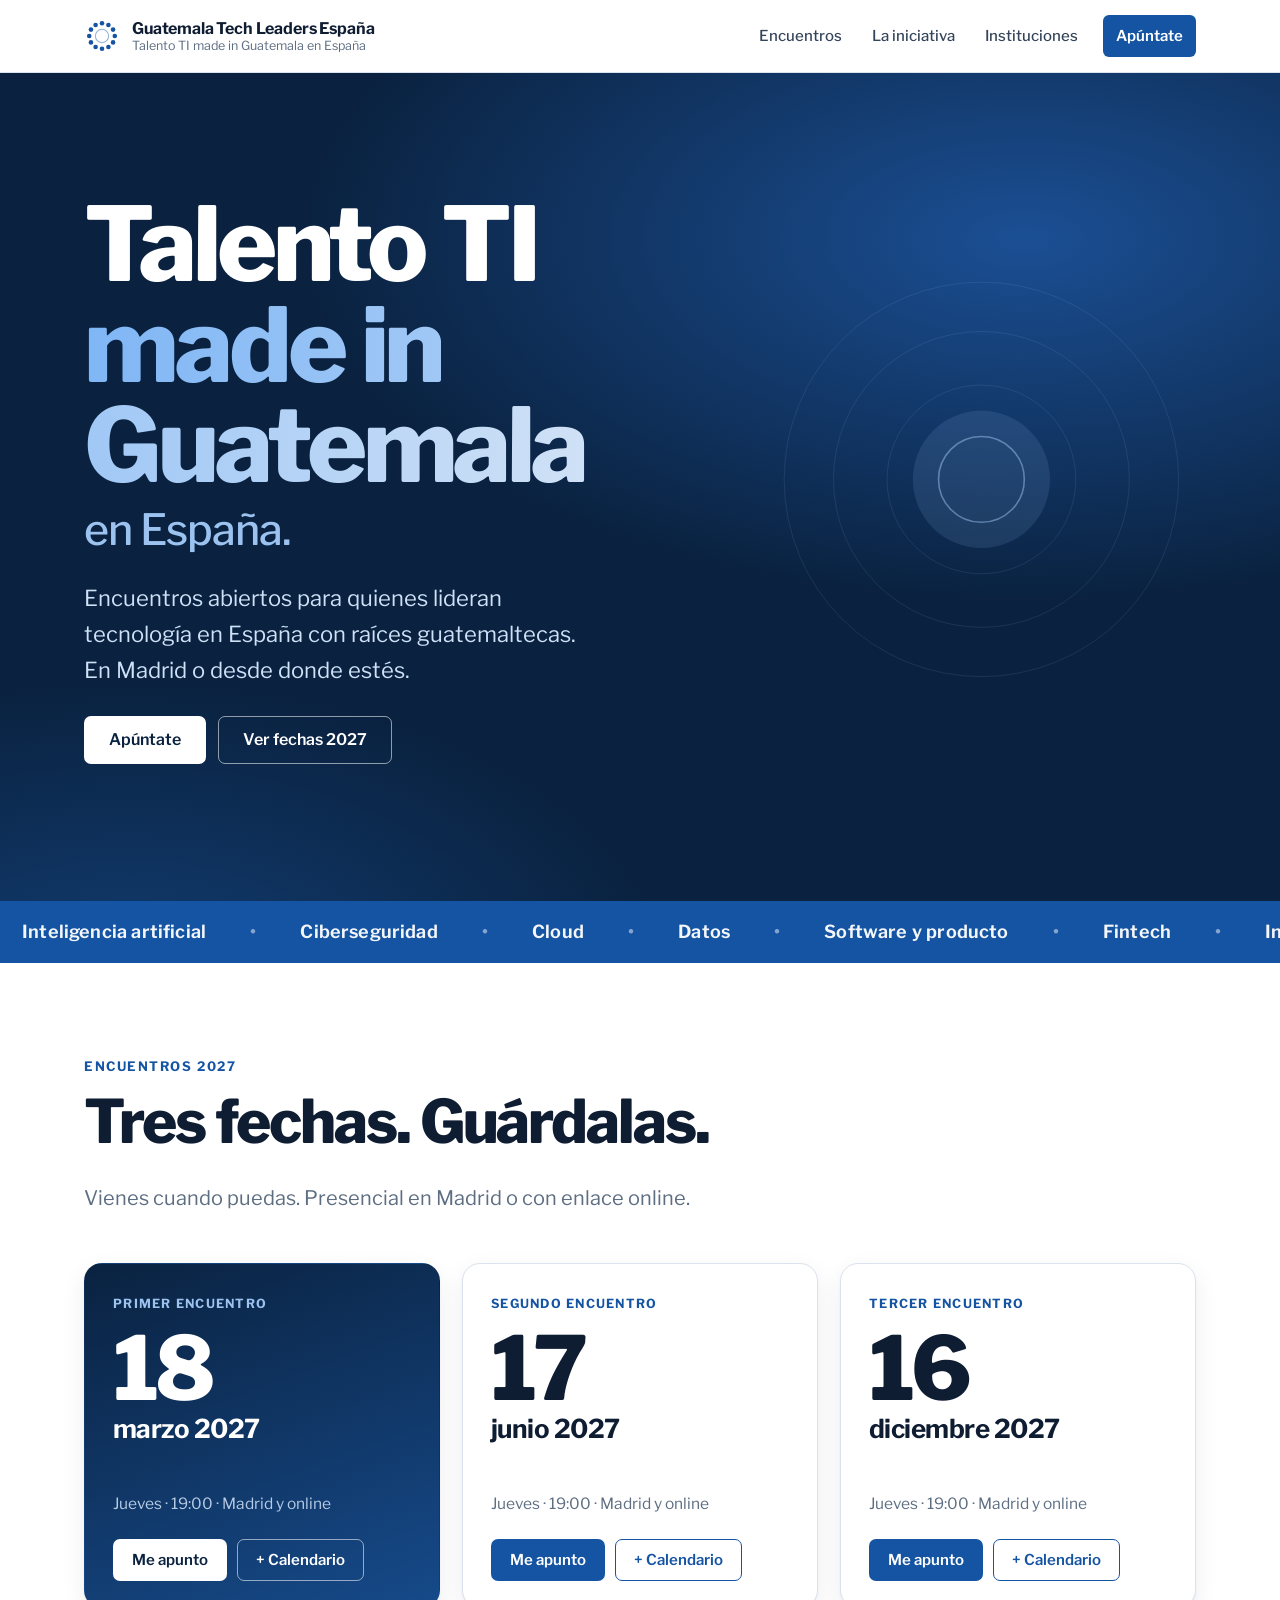
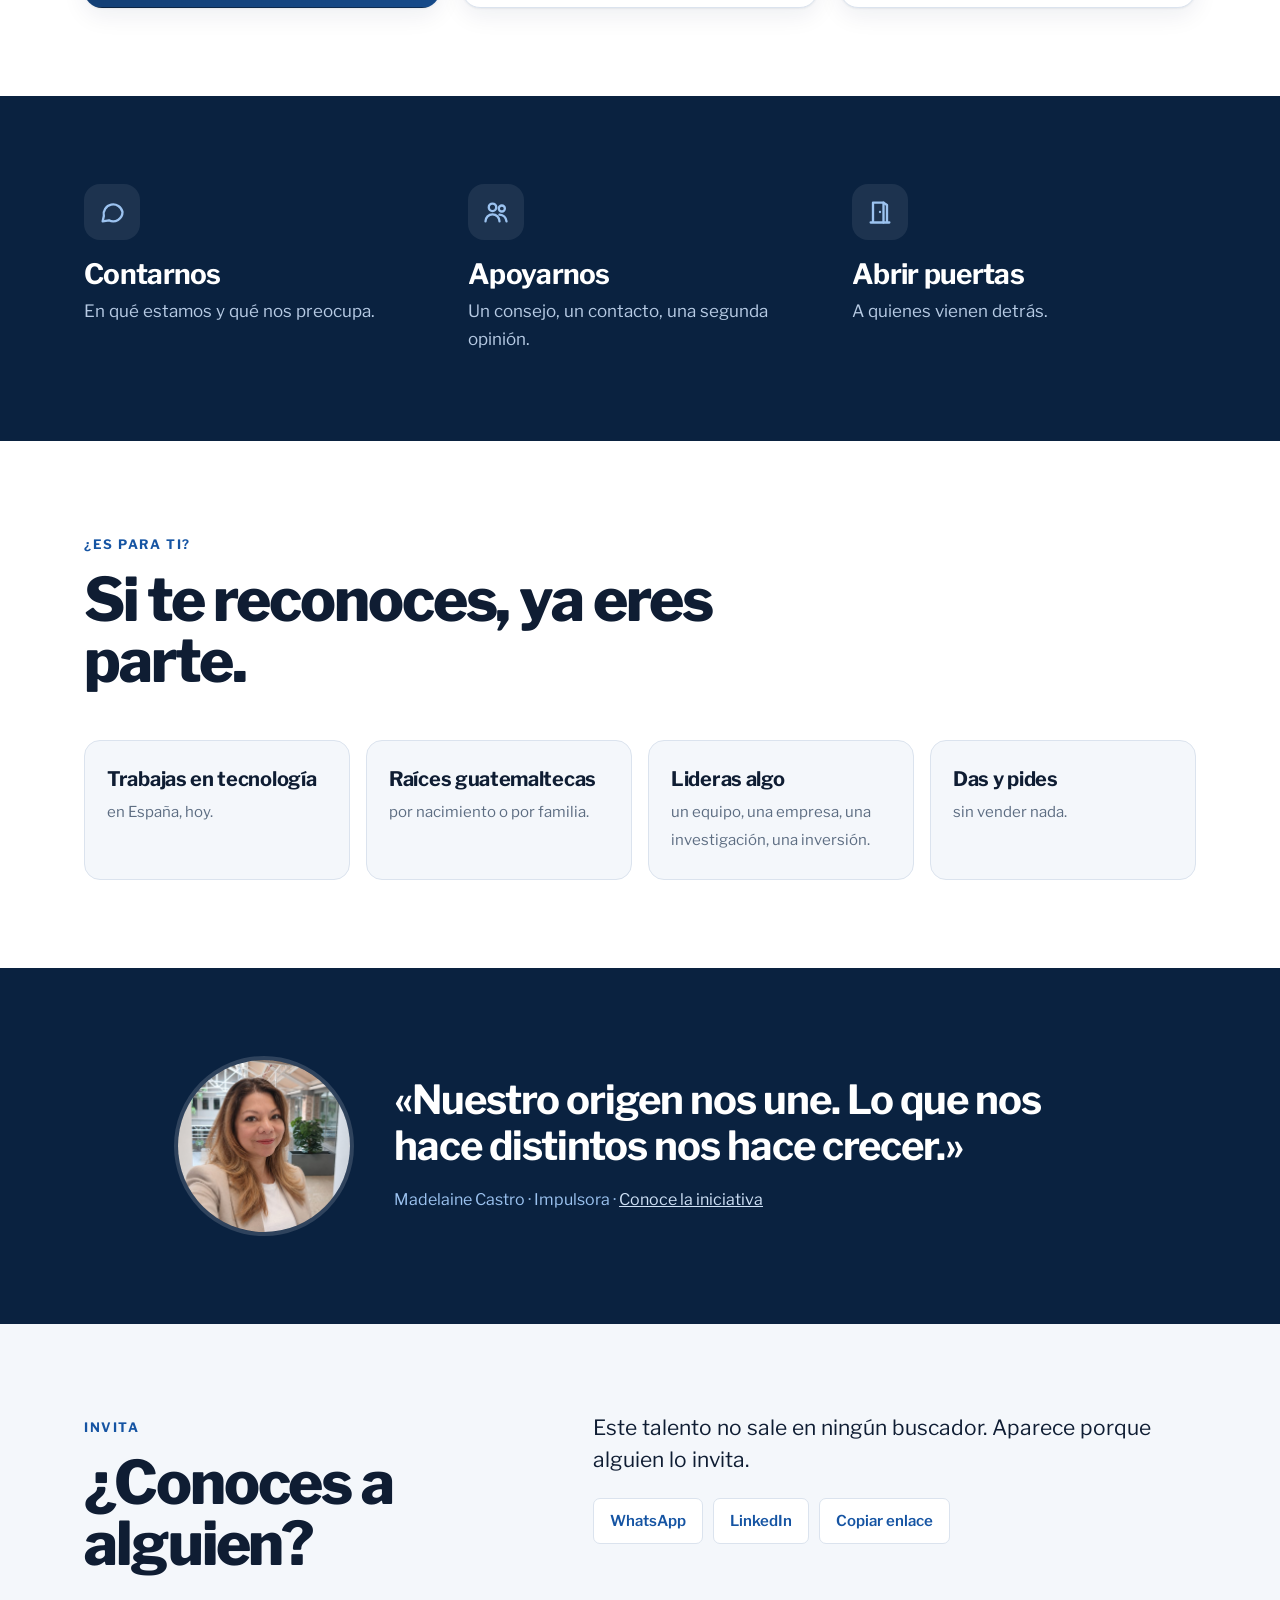
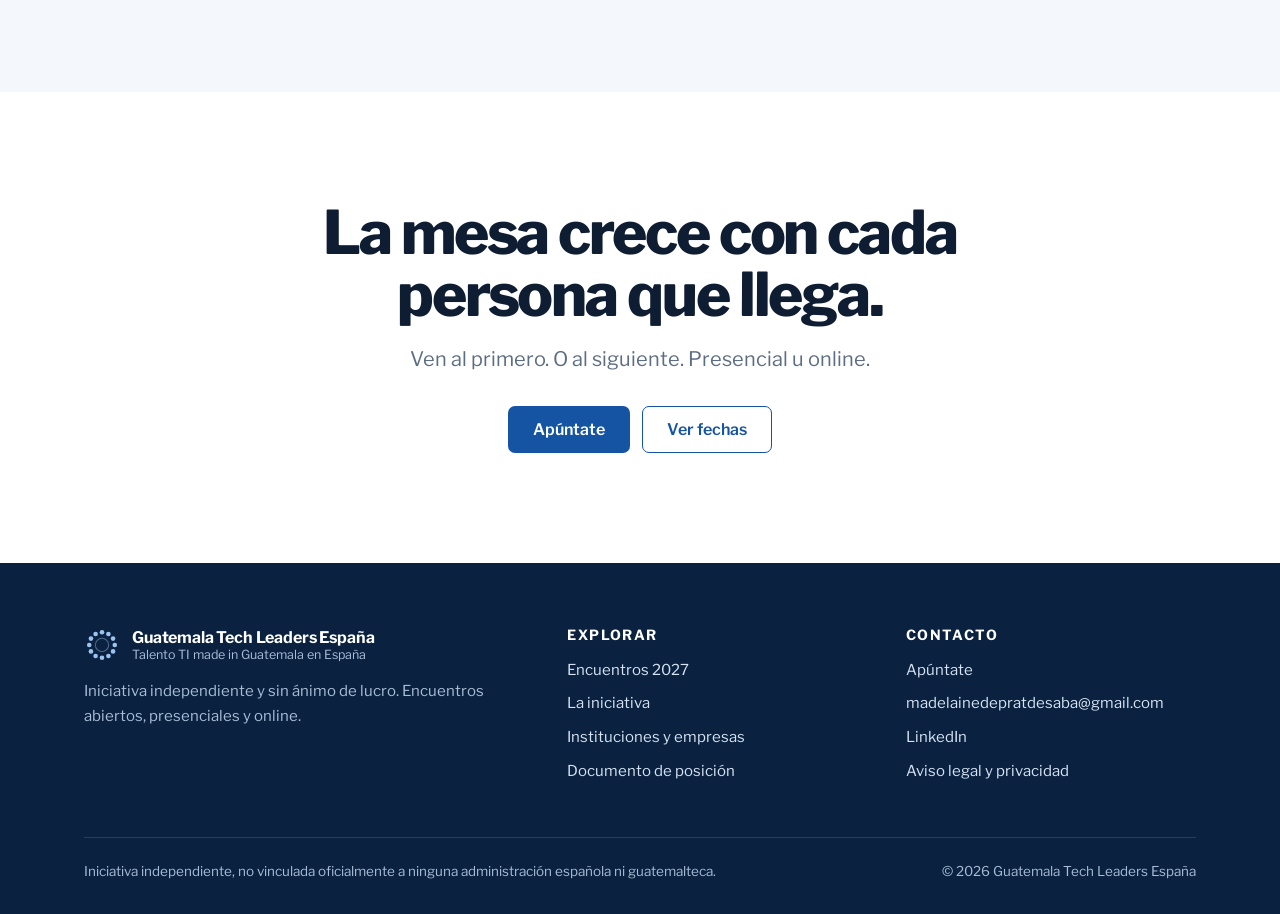
==== commit 2fcd6457: "Encuentros abiertos 2027: nueva portada, inscripción y calendario - Titular «Talento TI made in Guat" ====
--- a/index.html
+++ b/index.html
@@ -3,20 +3,20 @@
 <head>
 <meta charset="utf-8">
 <meta name="viewport" content="width=device-width, initial-scale=1">
-<title>Guatemala Tech Leaders España · Liderazgo tecnológico guatemalteco en España</title>
-<meta name="description" content="Iniciativa independiente que reúne a profesionales de origen guatemalteco que lideran tecnología en España. Primera mesa: Madrid, primer trimestre de 2027, presencial y en directo.">
+<title>Guatemala Tech Leaders España · Talento TI made in Guatemala en España</title>
+<meta name="description" content="Encuentros abiertos de profesionales de origen guatemalteco que lideran tecnología en España. 2027: 18 de marzo, 17 de junio y 16 de diciembre, en Madrid y online.">
 <link rel="canonical" href="https://502tech34.prat-cas.com/">
 <meta name="theme-color" content="#0a2240">
 <meta property="og:type" content="website">
 <meta property="og:locale" content="es_ES">
 <meta property="og:site_name" content="Guatemala Tech Leaders España">
-<meta property="og:title" content="Guatemala Tech Leaders España · Liderazgo tecnológico guatemalteco en España">
-<meta property="og:description" content="Iniciativa independiente que reúne a profesionales de origen guatemalteco que lideran tecnología en España. Primera mesa: Madrid, primer trimestre de 2027, presencial y en directo.">
+<meta property="og:title" content="Guatemala Tech Leaders España · Talento TI made in Guatemala en España">
+<meta property="og:description" content="Encuentros abiertos de profesionales de origen guatemalteco que lideran tecnología en España. 2027: 18 de marzo, 17 de junio y 16 de diciembre, en Madrid y online.">
 <meta property="og:url" content="https://502tech34.prat-cas.com/">
 <meta property="og:image" content="https://502tech34.prat-cas.com/assets/img/og.jpg">
 <meta property="og:image:width" content="1200">
 <meta property="og:image:height" content="630">
-<meta property="og:image:alt" content="Guatemala Tech Leaders España. Primera mesa: Madrid, primer trimestre de 2027, presencial y en directo.">
+<meta property="og:image:alt" content="Talento TI made in Guatemala en España. Encuentros 2027 en Madrid y online.">
 <meta name="twitter:card" content="summary_large_image">
 <link rel="icon" type="image/svg+xml" href="./assets/img/mark.svg">
 <link rel="icon" type="image/png" sizes="32x32" href="./assets/img/icon-32.png">
@@ -28,145 +28,108 @@
 <a class="salto" href="#principal">Ir al contenido</a>
 <header class="cab">
   <div class="wrap cab-int">
-    <a class="marca" href="./index.html" aria-label="Guatemala Tech Leaders España, inicio"><svg class="mark" viewBox="0 0 40 40" aria-hidden="true" focusable="false"><circle cx="20.0" cy="20.0" r="7.4" fill="none" stroke="currentColor" stroke-width="1.15" opacity=".45"/><circle cx="20.00" cy="5.80" r="2.55" fill="currentColor"/><circle cx="27.10" cy="7.70" r="2.55" fill="currentColor"/><circle cx="32.30" cy="12.90" r="2.55" fill="currentColor"/><circle cx="34.20" cy="20.00" r="2.55" fill="currentColor"/><circle cx="32.30" cy="27.10" r="2.55" fill="currentColor"/><circle cx="27.10" cy="32.30" r="2.55" fill="currentColor"/><circle cx="20.00" cy="34.20" r="2.55" fill="currentColor"/><circle cx="12.90" cy="32.30" r="2.55" fill="currentColor"/><circle cx="7.70" cy="27.10" r="2.55" fill="currentColor"/><circle cx="5.80" cy="20.00" r="2.55" fill="currentColor"/><circle cx="7.70" cy="12.90" r="2.55" fill="currentColor"/><circle cx="12.90" cy="7.70" r="2.55" fill="currentColor"/></svg><span class="marca-txt"><b>Guatemala Tech Leaders España</b><span>Liderazgo tecnológico guatemalteco en España</span></span></a>
+    <a class="marca" href="./index.html" aria-label="Guatemala Tech Leaders España, inicio"><svg class="mark" viewBox="0 0 40 40" aria-hidden="true" focusable="false"><circle cx="20.0" cy="20.0" r="7.4" fill="none" stroke="currentColor" stroke-width="1.15" opacity=".45"/><circle cx="20.00" cy="5.80" r="2.55" fill="currentColor"/><circle cx="27.10" cy="7.70" r="2.55" fill="currentColor"/><circle cx="32.30" cy="12.90" r="2.55" fill="currentColor"/><circle cx="34.20" cy="20.00" r="2.55" fill="currentColor"/><circle cx="32.30" cy="27.10" r="2.55" fill="currentColor"/><circle cx="27.10" cy="32.30" r="2.55" fill="currentColor"/><circle cx="20.00" cy="34.20" r="2.55" fill="currentColor"/><circle cx="12.90" cy="32.30" r="2.55" fill="currentColor"/><circle cx="7.70" cy="27.10" r="2.55" fill="currentColor"/><circle cx="5.80" cy="20.00" r="2.55" fill="currentColor"/><circle cx="7.70" cy="12.90" r="2.55" fill="currentColor"/><circle cx="12.90" cy="7.70" r="2.55" fill="currentColor"/></svg><span class="marca-txt"><b>Guatemala Tech Leaders España</b><span>Talento TI made in Guatemala en España</span></span></a>
     <button class="hamb" aria-expanded="false" aria-controls="menu">Menú</button>
-    <nav id="menu" aria-label="Navegación principal"><a href="./la-iniciativa.html">La iniciativa</a><a href="./la-mesa.html">La primera mesa</a><a href="./instituciones.html">Instituciones</a><a class="n-cta" href="./prerreserva.html">Prerreserva</a></nav>
+    <nav id="menu" aria-label="Navegación principal"><a href="./index.html#encuentros">Encuentros</a><a href="./la-iniciativa.html">La iniciativa</a><a href="./instituciones.html">Instituciones</a><a class="n-cta" href="./apuntate.html">Apúntate</a></nav>
   </div>
 </header>
 <main id="principal">
-<section class="heroe">
-  <div class="wrap heroe-int">
+<section class="portada">
+  <div class="wrap">
     <div>
-      <span class="antetitulo">Iniciativa profesional independiente</span>
-      <h1>El liderazgo tecnológico guatemalteco en España, por fin en la misma mesa.</h1>
-      <p class="entrada">Reunimos a profesionales de origen guatemalteco que dirigen, fundan, investigan o invierten en tecnología en España. Un círculo estable de pares para conocernos, apoyarnos y abrir puertas, dentro y fuera del grupo.</p>
-      <div class="botones">
-        <a class="btn btn-b" href="./prerreserva.html">Solicitar prerreserva</a>
-        <a class="btn btn-c" href="./la-iniciativa.html">Conocer la iniciativa</a>
-      </div>
+      <h1 class="titular">Talento TI <em>made in Guatemala</em><span>en España.</span></h1>
+      <p class="sub">Encuentros abiertos para quienes lideran tecnología en España con raíces guatemaltecas. En Madrid o desde donde estés.</p>
+      <div class="botones"><a class="btn btn-b" href="./apuntate.html">Apúntate</a><a class="btn btn-c" href="#encuentros">Ver fechas 2027</a></div>
     </div>
-    <aside class="evento" aria-labelledby="ev-tit">
-      <span class="sello">Prerreserva abierta</span>
-      <h2 id="ev-tit">Primera mesa</h2>
-      <p class="fecha">Primer trimestre de 2027</p>
-      <dl>
-        <dt>Lugar</dt><dd>Madrid</dd>
-        <dt>Formato</dt><dd>Presencial y en directo</dd>
-        <dt>Aforo</dt><dd>12 plazas presenciales · acceso virtual con prerreserva</dd>
-        <dt>Coste</dt><dd>Sin coste ni cuota</dd>
-      </dl>
-      <a class="btn btn-p" href="./prerreserva.html">Reservar mi plaza</a>
-      <p class="nota">La fecha exacta se comunica primero a quien tenga prerreserva.</p>
-    </aside>
+    <svg class="red" viewBox="0 0 400 400" aria-hidden="true" focusable="false"><circle class="halo" cx="200" cy="200" r="64" fill="currentColor" opacity=".12"/><circle cx="200" cy="200" r="40" fill="none" stroke="currentColor" stroke-width="1.5" opacity=".5"/><circle cx="200" cy="200" r="88" fill="none" stroke="currentColor" stroke-width=".6" opacity=".18"/><circle class="p n" cx="286.4" cy="216.6" r="6.5" fill="currentColor" style="animation-delay:0.00s"/><circle class="p" cx="260.2" cy="264.2" r="6.5" fill="currentColor" style="animation-delay:4.29s"/><circle class="p" cx="211.0" cy="287.3" r="6.5" fill="currentColor" style="animation-delay:2.09s"/><circle class="p" cx="157.6" cy="277.1" r="6.5" fill="currentColor" style="animation-delay:6.38s"/><circle class="p" cx="120.3" cy="237.4" r="6.5" fill="currentColor" style="animation-delay:4.18s"/><circle class="p" cx="113.6" cy="183.4" r="6.5" fill="currentColor" style="animation-delay:1.97s"/><circle class="p" cx="139.8" cy="135.8" r="6.5" fill="currentColor" style="animation-delay:6.27s"/><circle class="p n" cx="189.0" cy="112.7" r="6.5" fill="currentColor" style="animation-delay:4.06s"/><circle class="p" cx="242.4" cy="122.9" r="6.5" fill="currentColor" style="animation-delay:1.86s"/><circle class="p" cx="279.7" cy="162.6" r="6.5" fill="currentColor" style="animation-delay:6.15s"/><circle cx="200" cy="200" r="138" fill="none" stroke="currentColor" stroke-width=".6" opacity=".18"/><circle class="p" cx="251.4" cy="328.1" r="5.5" fill="currentColor" style="animation-delay:3.95s"/><circle class="p" cx="204.5" cy="337.9" r="5.5" fill="currentColor" style="animation-delay:1.74s"/><circle class="p" cx="157.0" cy="331.1" r="5.5" fill="currentColor" style="animation-delay:6.04s"/><circle class="p" cx="114.8" cy="308.5" r="5.5" fill="currentColor" style="animation-delay:3.83s"/><circle class="p n" cx="82.8" cy="272.9" r="5.5" fill="currentColor" style="animation-delay:1.62s"/><circle class="p" cx="64.9" cy="228.4" r="5.5" fill="currentColor" style="animation-delay:5.92s"/><circle class="p" cx="63.4" cy="180.5" r="5.5" fill="currentColor" style="animation-delay:3.71s"/><circle class="p" cx="78.3" cy="134.9" r="5.5" fill="currentColor" style="animation-delay:1.51s"/><circle class="p" cx="107.9" cy="97.2" r="5.5" fill="currentColor" style="animation-delay:5.80s"/><circle class="p" cx="148.6" cy="71.9" r="5.5" fill="currentColor" style="animation-delay:3.60s"/><circle class="p" cx="195.5" cy="62.1" r="5.5" fill="currentColor" style="animation-delay:1.39s"/><circle class="p n" cx="243.0" cy="68.9" r="5.5" fill="currentColor" style="animation-delay:5.69s"/><circle class="p" cx="285.2" cy="91.5" r="5.5" fill="currentColor" style="animation-delay:3.48s"/><circle class="p" cx="317.2" cy="127.1" r="5.5" fill="currentColor" style="animation-delay:1.28s"/><circle class="p" cx="335.1" cy="171.6" r="5.5" fill="currentColor" style="animation-delay:5.57s"/><circle class="p" cx="336.6" cy="219.5" r="5.5" fill="currentColor" style="animation-delay:3.37s"/><circle class="p" cx="321.7" cy="265.1" r="5.5" fill="currentColor" style="animation-delay:1.16s"/><circle class="p" cx="292.1" cy="302.8" r="5.5" fill="currentColor" style="animation-delay:5.46s"/><circle cx="200" cy="200" r="184" fill="none" stroke="currentColor" stroke-width=".6" opacity=".18"/><circle class="p n" cx="105.7" cy="358.0" r="4.5" fill="currentColor" style="animation-delay:3.25s"/><circle class="p" cx="72.9" cy="333.0" r="4.5" fill="currentColor" style="animation-delay:1.04s"/><circle class="p" cx="46.5" cy="301.4" r="4.5" fill="currentColor" style="animation-delay:5.34s"/><circle class="p" cx="27.7" cy="264.7" r="4.5" fill="currentColor" style="animation-delay:3.13s"/><circle class="p" cx="17.7" cy="224.7" r="4.5" fill="currentColor" style="animation-delay:0.93s"/><circle class="p" cx="16.7" cy="183.5" r="4.5" fill="currentColor" style="animation-delay:5.22s"/><circle class="p" cx="25.0" cy="143.2" r="4.5" fill="currentColor" style="animation-delay:3.02s"/><circle class="p n" cx="42.0" cy="105.7" r="4.5" fill="currentColor" style="animation-delay:0.81s"/><circle class="p" cx="67.0" cy="72.9" r="4.5" fill="currentColor" style="animation-delay:5.11s"/><circle class="p" cx="98.6" cy="46.5" r="4.5" fill="currentColor" style="animation-delay:2.90s"/><circle class="p" cx="135.3" cy="27.7" r="4.5" fill="currentColor" style="animation-delay:0.70s"/><circle class="p" cx="175.3" cy="17.7" r="4.5" fill="currentColor" style="animation-delay:4.99s"/><circle class="p" cx="216.5" cy="16.7" r="4.5" fill="currentColor" style="animation-delay:2.79s"/><circle class="p" cx="256.8" cy="25.0" r="4.5" fill="currentColor" style="animation-delay:0.58s"/><circle class="p n" cx="294.3" cy="42.0" r="4.5" fill="currentColor" style="animation-delay:4.88s"/><circle class="p" cx="327.1" cy="67.0" r="4.5" fill="currentColor" style="animation-delay:2.67s"/><circle class="p" cx="353.5" cy="98.6" r="4.5" fill="currentColor" style="animation-delay:0.46s"/><circle class="p" cx="372.3" cy="135.3" r="4.5" fill="currentColor" style="animation-delay:4.76s"/><circle class="p" cx="382.3" cy="175.3" r="4.5" fill="currentColor" style="animation-delay:2.55s"/><circle class="p" cx="383.3" cy="216.5" r="4.5" fill="currentColor" style="animation-delay:0.35s"/><circle class="p" cx="375.0" cy="256.8" r="4.5" fill="currentColor" style="animation-delay:4.64s"/><circle class="p n" cx="358.0" cy="294.3" r="4.5" fill="currentColor" style="animation-delay:2.44s"/><circle class="p" cx="333.0" cy="327.1" r="4.5" fill="currentColor" style="animation-delay:0.23s"/><circle class="p" cx="301.4" cy="353.5" r="4.5" fill="currentColor" style="animation-delay:4.53s"/><circle class="p" cx="264.7" cy="372.3" r="4.5" fill="currentColor" style="animation-delay:2.32s"/><circle class="p" cx="224.7" cy="382.3" r="4.5" fill="currentColor" style="animation-delay:0.12s"/><circle class="p" cx="183.5" cy="383.3" r="4.5" fill="currentColor" style="animation-delay:4.41s"/><circle class="p" cx="143.2" cy="375.0" r="4.5" fill="currentColor" style="animation-delay:2.21s"/></svg>
+  </div>
+</section>
+<div class="cinta" aria-hidden="true"><div><span>Inteligencia artificial</span><span>Ciberseguridad</span><span>Cloud</span><span>Datos</span><span>Software y producto</span><span>Fintech</span><span>Investigación</span><span>Inversión</span><span>Gobierno tecnológico</span><span>Startups</span><span>Infraestructura</span><span>Transformación digital</span><span>Inteligencia artificial</span><span>Ciberseguridad</span><span>Cloud</span><span>Datos</span><span>Software y producto</span><span>Fintech</span><span>Investigación</span><span>Inversión</span><span>Gobierno tecnológico</span><span>Startups</span><span>Infraestructura</span><span>Transformación digital</span></div></div>
+
+<section class="sec" id="encuentros">
+  <div class="wrap">
+    <div class="intro-sec aparece">
+      <span class="antetitulo">Encuentros 2027</span>
+      <h2 class="grande">Tres fechas. Guárdalas.</h2>
+      <p>Vienes cuando puedas. Presencial en Madrid o con enlace online.</p>
+    </div>
+    <div class="fechas"><article class="fecha-c primera aparece">
+  <span class="eti">Primer encuentro</span>
+  <p class="dia">18</p><p class="mes">marzo 2027</p>
+  <p class="detalle">Jueves · 19:00 · Madrid y online</p>
+  <div class="acciones"><a class="btn btn-b" href="./apuntate.html?e=2027-03">Me apunto</a><details class="cal"><summary class="btn btn-s">+ Calendario</summary><div class="cal-menu">
+<a href="https://calendar.google.com/calendar/render?action=TEMPLATE&text=Guatemala%20Tech%20Leaders%20Espa%C3%B1a%20%C2%B7%20Encuentro&dates=20270318T180000Z/20270318T193000Z&details=Encuentro%20de%20Guatemala%20Tech%20Leaders%20Espa%C3%B1a.%20Presencial%20en%20Madrid%20o%20por%20enlace%20online.%20Ap%C3%BAntate%20para%20recibir%20la%20sede%20y%20el%20enlace%3A%20https%3A//502tech34.prat-cas.com/apuntate.html&location=Madrid%20%28sede%20por%20confirmar%29%20y%20online" target="_blank" rel="noopener">Google Calendar</a><a href="https://outlook.live.com/calendar/0/deeplink/compose?path=%2Fcalendar%2Faction%2Fcompose&rru=addevent&subject=Guatemala%20Tech%20Leaders%20Espa%C3%B1a%20%C2%B7%20Encuentro&startdt=2027-03-18T18%3A00%3A00Z&enddt=2027-03-18T19%3A30%3A00Z&body=Encuentro%20de%20Guatemala%20Tech%20Leaders%20Espa%C3%B1a.%20Presencial%20en%20Madrid%20o%20por%20enlace%20online.%20Ap%C3%BAntate%20para%20recibir%20la%20sede%20y%20el%20enlace%3A%20https%3A//502tech34.prat-cas.com/apuntate.html&location=Madrid%20%28sede%20por%20confirmar%29%20y%20online" target="_blank" rel="noopener">Outlook</a><a href="./assets/cal/encuentro-2027-03.ics" download>Apple / otro (.ics)</a></div></details></div>
+</article><article class="fecha-c aparece">
+  <span class="eti">Segundo encuentro</span>
+  <p class="dia">17</p><p class="mes">junio 2027</p>
+  <p class="detalle">Jueves · 19:00 · Madrid y online</p>
+  <div class="acciones"><a class="btn btn-p" href="./apuntate.html?e=2027-06">Me apunto</a><details class="cal"><summary class="btn btn-s">+ Calendario</summary><div class="cal-menu">
+<a href="https://calendar.google.com/calendar/render?action=TEMPLATE&text=Guatemala%20Tech%20Leaders%20Espa%C3%B1a%20%C2%B7%20Encuentro&dates=20270617T170000Z/20270617T183000Z&details=Encuentro%20de%20Guatemala%20Tech%20Leaders%20Espa%C3%B1a.%20Presencial%20en%20Madrid%20o%20por%20enlace%20online.%20Ap%C3%BAntate%20para%20recibir%20la%20sede%20y%20el%20enlace%3A%20https%3A//502tech34.prat-cas.com/apuntate.html&location=Madrid%20%28sede%20por%20confirmar%29%20y%20online" target="_blank" rel="noopener">Google Calendar</a><a href="https://outlook.live.com/calendar/0/deeplink/compose?path=%2Fcalendar%2Faction%2Fcompose&rru=addevent&subject=Guatemala%20Tech%20Leaders%20Espa%C3%B1a%20%C2%B7%20Encuentro&startdt=2027-06-17T17%3A00%3A00Z&enddt=2027-06-17T18%3A30%3A00Z&body=Encuentro%20de%20Guatemala%20Tech%20Leaders%20Espa%C3%B1a.%20Presencial%20en%20Madrid%20o%20por%20enlace%20online.%20Ap%C3%BAntate%20para%20recibir%20la%20sede%20y%20el%20enlace%3A%20https%3A//502tech34.prat-cas.com/apuntate.html&location=Madrid%20%28sede%20por%20confirmar%29%20y%20online" target="_blank" rel="noopener">Outlook</a><a href="./assets/cal/encuentro-2027-06.ics" download>Apple / otro (.ics)</a></div></details></div>
+</article><article class="fecha-c aparece">
+  <span class="eti">Tercer encuentro</span>
+  <p class="dia">16</p><p class="mes">diciembre 2027</p>
+  <p class="detalle">Jueves · 19:00 · Madrid y online</p>
+  <div class="acciones"><a class="btn btn-p" href="./apuntate.html?e=2027-12">Me apunto</a><details class="cal"><summary class="btn btn-s">+ Calendario</summary><div class="cal-menu">
+<a href="https://calendar.google.com/calendar/render?action=TEMPLATE&text=Guatemala%20Tech%20Leaders%20Espa%C3%B1a%20%C2%B7%20Encuentro&dates=20271216T180000Z/20271216T193000Z&details=Encuentro%20de%20Guatemala%20Tech%20Leaders%20Espa%C3%B1a.%20Presencial%20en%20Madrid%20o%20por%20enlace%20online.%20Ap%C3%BAntate%20para%20recibir%20la%20sede%20y%20el%20enlace%3A%20https%3A//502tech34.prat-cas.com/apuntate.html&location=Madrid%20%28sede%20por%20confirmar%29%20y%20online" target="_blank" rel="noopener">Google Calendar</a><a href="https://outlook.live.com/calendar/0/deeplink/compose?path=%2Fcalendar%2Faction%2Fcompose&rru=addevent&subject=Guatemala%20Tech%20Leaders%20Espa%C3%B1a%20%C2%B7%20Encuentro&startdt=2027-12-16T18%3A00%3A00Z&enddt=2027-12-16T19%3A30%3A00Z&body=Encuentro%20de%20Guatemala%20Tech%20Leaders%20Espa%C3%B1a.%20Presencial%20en%20Madrid%20o%20por%20enlace%20online.%20Ap%C3%BAntate%20para%20recibir%20la%20sede%20y%20el%20enlace%3A%20https%3A//502tech34.prat-cas.com/apuntate.html&location=Madrid%20%28sede%20por%20confirmar%29%20y%20online" target="_blank" rel="noopener">Outlook</a><a href="./assets/cal/encuentro-2027-12.ics" download>Apple / otro (.ics)</a></div></details></div>
+</article></div>
   </div>
 </section>
 
-<div class="anuncio">
-  <div class="wrap"><p><strong>Novedad.</strong> Ante el interés recibido, la primera mesa se celebrará en el primer trimestre de 2027 y amplía su formato: además de las doce plazas en Madrid, podrá seguirse en directo desde cualquier lugar. <a class="enlace" href="./la-mesa.html">Ver el formato</a></p></div>
-</div>
-
-<section class="sec">
-  <div class="wrap dos-a">
-    <div class="cabeza" style="margin:0">
-      <span class="antetitulo">Por qué existe</span>
-      <h2>Coincidimos en las mismas salas. Hasta ahora, sin saberlo.</h2>
-    </div>
-    <div>
-      <p class="entrada" style="color:var(--tinta)">En España hay directivas, fundadores, investigadoras e inversores nacidos en Guatemala o de familia guatemalteca que llevan quince, veinte o veinticinco años construyendo tecnología aquí. Cada uno por su lado.</p>
-      <p>Las redes de la diáspora guatemalteca existentes se apoyan en canales académicos y en la vinculación con Guatemala. Eso deja fuera a buena parte de quienes dirigen equipos y empresas en España: no aparecen en esos registros y, a menudo, tampoco se conocen entre sí.</p>
-      <p>Guatemala Tech Leaders España cubre ese hueco. No compite con nada de lo que ya existe: ocupa un espacio que estaba vacío.</p>
-      <p style="margin-top:22px"><a class="enlace flecha" href="./posicion.html">Leer el documento de posición</a></p>
-    </div>
-  </div>
-</section>
-
-<section class="sec sec-gris">
+<section class="sec sec-marino">
   <div class="wrap">
-    <div class="cabeza">
-      <span class="antetitulo">Qué hacemos</span>
-      <h2>Tres cosas, bien hechas.</h2>
-      <p>No es un club ni una asociación con cuotas. Es un grupo de confianza con un funcionamiento sencillo.</p>
-    </div>
-    <div class="rejilla r3">
-      <article class="tarjeta">
-        <span class="eti">Encuentros</span>
-        <h3>Una mesa a la que volver</h3>
-        <p>Dos o tres veces al año nos sentamos a contar en qué estamos, qué hemos conseguido y qué nos preocupa. Conversación entre pares, sin ponencias ni público.</p>
-      </article>
-      <article class="tarjeta">
-        <span class="eti">Red de apoyo</span>
-        <h3>Gente a la que llamar</h3>
-        <p>Un consejo, un contacto, una segunda opinión antes de una decisión difícil. Y la oportunidad de ser eso mismo para otros miembros del grupo.</p>
-      </article>
-      <article class="tarjeta">
-        <span class="eti">Abrir puertas</span>
-        <h3>Devolver lo recibido</h3>
-        <p>Mentoría a quienes empiezan, charlas para familias sobre inteligencia artificial o fraude digital, y conocimiento experto al servicio de quien lo necesite.</p>
-      </article>
-    </div>
-  </div>
-</section>
-
-<section class="sec">
-  <div class="wrap dos">
-    <div>
-      <span class="antetitulo">A quién reúne</span>
-      <h2>Trayectoria en España, origen en Guatemala.</h2>
-      <p>La selección busca variedad de sectores, de trayectorias y de miradas. Lo que tienen en común quienes se sientan a la mesa:</p>
-      <ul class="chips" aria-label="Ámbitos">
-        <li>Inteligencia artificial</li><li>Ciberseguridad</li><li>Software y producto</li><li>Datos</li><li>Cloud e infraestructura</li><li>Fintech</li><li>Investigación</li><li>Inversión</li><li>Gobierno tecnológico</li>
-      </ul>
-    </div>
-    <ul class="criterios">
-      <li><span><strong>Ejercicio profesional actual en España.</strong> Hoy, no en el pasado.</span></li>
-      <li><span><strong>Origen guatemalteco,</strong> por nacimiento o por familia. No se exige nacionalidad ni vínculo actual con Guatemala.</span></li>
-      <li><span><strong>Responsabilidad directiva o reconocimiento técnico:</strong> un equipo, una empresa, un producto, una línea de investigación o una cartera de inversión.</span></li>
-      <li><span><strong>Disposición a dar y a pedir ayuda.</strong> Sin presentaciones comerciales.</span></li>
-    </ul>
-  </div>
-</section>
-
-<section class="sec sec-gris">
-  <div class="wrap">
-    <div class="cabeza">
-      <span class="antetitulo">Cómo se participa</span>
-      <h2>De la prerreserva a la mesa, en cuatro pasos.</h2>
-    </div>
-    <ol class="pasos">
-      <li><b>Prerreserva</b><p>Rellenas un breve formulario e indicas si prefieres asistir en Madrid o seguirla en directo. Recibes una referencia personal.</p></li>
-      <li><b>Conversación</b><p>Te escribo para una llamada de veinte minutos. Sirve para conocernos y para que valores si la iniciativa encaja contigo.</p></li>
-      <li><b>Confirmación</b><p>Confirmamos plaza y modalidad. La fecha y el lugar exactos se comunican primero a quienes tienen prerreserva.</p></li>
-      <li><b>La mesa</b><p>Noventa minutos de conversación y, después, encuentro informal. A partir de ahí, dos o tres encuentros al año.</p></li>
-    </ol>
-  </div>
-</section>
-
-<section class="sec">
-  <div class="wrap persona">
-    <img src="./assets/img/madelaine.jpg" width="760" height="694" alt="Retrato de Madelaine Castro." loading="lazy">
-    <div>
-      <span class="antetitulo">Carta de la impulsora</span>
-      <p class="cita" style="margin-bottom:24px">«Nuestro origen nos une. Lo que nos hace distintos nos hace crecer.»</p>
-      <p>Nací en Guatemala y he construido mi carrera en tecnología en España. En comités, congresos y consejos he descubierto, casi por casualidad, que alguien de la sala también nació allí. Luego cada uno vuelve a lo suyo y no volvemos a hablar.</p>
-      <p>Quienes hemos llegado lejos tuvimos a alguien que nos abrió una puerta. Esta iniciativa nace para que eso no dependa de la suerte. Si estás leyendo esto, es probable que alguien haya pensado en ti.</p>
-      <div class="firma"><b>Madelaine Castro</b>Impulsora de la iniciativa · Valencia</div>
-      <p style="margin-top:20px"><a class="enlace flecha" href="./la-iniciativa.html#impulsora">Quién impulsa la iniciativa</a></p>
+    <div class="tres">
+      <div class="aparece"><div class="ic"><svg viewBox="0 0 24 24" fill="none" stroke="currentColor" stroke-width="2" stroke-linecap="round" stroke-linejoin="round"><path d="M21 12a8 8 0 0 1-11.6 7.1L4 20l1-4.6A8 8 0 1 1 21 12z"/></svg></div><h3>Contarnos</h3><p>En qué estamos y qué nos preocupa.</p></div>
+      <div class="aparece"><div class="ic"><svg viewBox="0 0 24 24" fill="none" stroke="currentColor" stroke-width="2" stroke-linecap="round" stroke-linejoin="round"><circle cx="9" cy="8" r="3.2"/><circle cx="17" cy="9" r="2.6"/><path d="M3 20c0-3.3 2.7-6 6-6s6 2.7 6 6M15 14.2c3 .2 5.5 2.4 6 5.8"/></svg></div><h3>Apoyarnos</h3><p>Un consejo, un contacto, una segunda opinión.</p></div>
+      <div class="aparece"><div class="ic"><svg viewBox="0 0 24 24" fill="none" stroke="currentColor" stroke-width="2" stroke-linecap="round" stroke-linejoin="round"><path d="M4 21h16M6 21V4h9l3 2v15"/><path d="M12 12h.01"/><path d="M15 4v17"/></svg></div><h3>Abrir puertas</h3><p>A quienes vienen detrás.</p></div>
     </div>
   </div>
 </section>
 
 <section class="sec">
   <div class="wrap">
-    <div class="llamada">
-      <div>
-        <h2>Reserva tu sitio en la primera mesa.</h2>
-        <p>Doce plazas presenciales en Madrid y acceso en directo para quien tenga prerreserva. Sin coste y sin compromiso.</p>
+    <div class="intro-sec aparece">
+      <span class="antetitulo">¿Es para ti?</span>
+      <h2 class="grande">Si te reconoces, ya eres parte.</h2>
+    </div>
+    <div class="paraTi aparece">
+      <div><b>Trabajas en tecnología</b><span>en España, hoy.</span></div>
+      <div><b>Raíces guatemaltecas</b><span>por nacimiento o por familia.</span></div>
+      <div><b>Lideras algo</b><span>un equipo, una empresa, una investigación, una inversión.</span></div>
+      <div><b>Das y pides</b><span>sin vender nada.</span></div>
+    </div>
+  </div>
+</section>
+
+<section class="sec sec-marino">
+  <div class="wrap voz aparece">
+    <img src="./assets/img/madelaine.jpg" width="760" height="694" alt="Madelaine Castro, impulsora de la iniciativa." loading="lazy">
+    <div>
+      <blockquote>«Nuestro origen nos une. Lo que nos hace distintos nos hace crecer.»</blockquote>
+      <cite>Madelaine Castro · Impulsora · <a href="./la-iniciativa.html" style="color:#cfe1f6">Conoce la iniciativa</a></cite>
+    </div>
+  </div>
+</section>
+
+<section class="sec sec-gris">
+  <div class="wrap dos-a">
+    <div class="aparece"><span class="antetitulo">Invita</span><h2 class="grande">¿Conoces a alguien?</h2></div>
+    <div class="aparece">
+      <p class="entrada" style="color:var(--tinta)">Este talento no sale en ningún buscador. Aparece porque alguien lo invita.</p>
+      <div class="compartir">
+        <button type="button" data-compartir="whatsapp">WhatsApp</button>
+        <button type="button" data-compartir="linkedin">LinkedIn</button>
+        <button type="button" data-compartir="copiar">Copiar enlace</button>
       </div>
-      <div class="botones">
-        <a class="btn btn-b" href="./prerreserva.html">Solicitar prerreserva</a>
-        <a class="btn btn-c" href="./prerreserva.html#proponer">Proponer a alguien</a>
-      </div>
+      <p class="aviso" role="status"></p>
     </div>
+  </div>
+</section>
+
+<section class="final">
+  <div class="wrap aparece">
+    <h2 class="grande">La mesa crece con cada persona que llega.</h2>
+    <p>Ven al primero. O al siguiente. Presencial u online.</p>
+    <div class="botones"><a class="btn btn-p" href="./apuntate.html">Apúntate</a><a class="btn btn-s" href="./index.html#encuentros">Ver fechas</a></div>
   </div>
 </section>
 
@@ -175,24 +138,24 @@
   <div class="wrap">
     <div class="pie-rej">
       <div>
-        <a class="marca" href="./index.html"><svg class="mark" viewBox="0 0 40 40" aria-hidden="true" focusable="false"><circle cx="20.0" cy="20.0" r="7.4" fill="none" stroke="currentColor" stroke-width="1.15" opacity=".45"/><circle cx="20.00" cy="5.80" r="2.55" fill="currentColor"/><circle cx="27.10" cy="7.70" r="2.55" fill="currentColor"/><circle cx="32.30" cy="12.90" r="2.55" fill="currentColor"/><circle cx="34.20" cy="20.00" r="2.55" fill="currentColor"/><circle cx="32.30" cy="27.10" r="2.55" fill="currentColor"/><circle cx="27.10" cy="32.30" r="2.55" fill="currentColor"/><circle cx="20.00" cy="34.20" r="2.55" fill="currentColor"/><circle cx="12.90" cy="32.30" r="2.55" fill="currentColor"/><circle cx="7.70" cy="27.10" r="2.55" fill="currentColor"/><circle cx="5.80" cy="20.00" r="2.55" fill="currentColor"/><circle cx="7.70" cy="12.90" r="2.55" fill="currentColor"/><circle cx="12.90" cy="7.70" r="2.55" fill="currentColor"/></svg><span class="marca-txt"><b>Guatemala Tech Leaders España</b><span>Liderazgo tecnológico guatemalteco en España</span></span></a>
-        <p>Iniciativa profesional independiente y sin ánimo de lucro. Reúne a profesionales de origen guatemalteco que lideran tecnología en España.</p>
+        <a class="marca" href="./index.html"><svg class="mark" viewBox="0 0 40 40" aria-hidden="true" focusable="false"><circle cx="20.0" cy="20.0" r="7.4" fill="none" stroke="currentColor" stroke-width="1.15" opacity=".45"/><circle cx="20.00" cy="5.80" r="2.55" fill="currentColor"/><circle cx="27.10" cy="7.70" r="2.55" fill="currentColor"/><circle cx="32.30" cy="12.90" r="2.55" fill="currentColor"/><circle cx="34.20" cy="20.00" r="2.55" fill="currentColor"/><circle cx="32.30" cy="27.10" r="2.55" fill="currentColor"/><circle cx="27.10" cy="32.30" r="2.55" fill="currentColor"/><circle cx="20.00" cy="34.20" r="2.55" fill="currentColor"/><circle cx="12.90" cy="32.30" r="2.55" fill="currentColor"/><circle cx="7.70" cy="27.10" r="2.55" fill="currentColor"/><circle cx="5.80" cy="20.00" r="2.55" fill="currentColor"/><circle cx="7.70" cy="12.90" r="2.55" fill="currentColor"/><circle cx="12.90" cy="7.70" r="2.55" fill="currentColor"/></svg><span class="marca-txt"><b>Guatemala Tech Leaders España</b><span>Talento TI made in Guatemala en España</span></span></a>
+        <p>Iniciativa independiente y sin ánimo de lucro. Encuentros abiertos, presenciales y online.</p>
       </div>
       <div>
-        <h4>La iniciativa</h4>
+        <h4>Explorar</h4>
         <ul>
-          <li><a href="./la-iniciativa.html">Qué es y quién la impulsa</a></li>
-          <li><a href="./la-mesa.html">La primera mesa</a></li>
+          <li><a href="./index.html#encuentros">Encuentros 2027</a></li>
+          <li><a href="./la-iniciativa.html">La iniciativa</a></li>
+          <li><a href="./instituciones.html">Instituciones y empresas</a></li>
           <li><a href="./posicion.html">Documento de posición</a></li>
-          <li><a href="./instituciones.html">Instituciones y empresas</a></li>
-          <li><a href="./prerreserva.html">Prerreserva</a></li>
         </ul>
       </div>
       <div>
         <h4>Contacto</h4>
         <ul>
+          <li><a href="./apuntate.html">Apúntate</a></li>
           <li><a href="#" data-mail="Guatemala Tech Leaders España"><span data-mail-texto>Correo</span></a></li>
-          <li><a href="#" data-linkedin target="_blank" rel="noopener">LinkedIn de la impulsora</a></li>
+          <li><a href="#" data-linkedin target="_blank" rel="noopener">LinkedIn</a></li>
           <li><a href="./legal.html">Aviso legal y privacidad</a></li>
         </ul>
       </div>
@@ -203,6 +166,7 @@
     </div>
   </div>
 </footer>
+<script src="./assets/eventos.js" defer></script>
 <script src="./assets/site.js" defer></script>
 </body>
 </html>
--- a/assets/style.css
+++ b/assets/style.css
@@ -301,3 +301,90 @@
 
 .solo-lector{position:absolute;width:1px;height:1px;overflow:hidden;clip:rect(0 0 0 0);white-space:nowrap}
 @media (prefers-reduced-motion:reduce){html{scroll-behavior:auto}*{transition:none !important}}
+
+/* =================== v3: encuentros abiertos =================== */
+.portada{position:relative;overflow:hidden;background:radial-gradient(1200px 600px at 80% 20%,#1b4f94 0%,rgba(27,79,148,0) 60%),radial-gradient(900px 500px at 10% 110%,#123d72 0%,rgba(18,61,114,0) 60%),var(--marino);color:#cfe1f6;min-height:calc(100vh - 72px);display:flex;align-items:center}
+.portada .wrap{position:relative;z-index:1;width:100%;display:grid;grid-template-columns:1.2fr .8fr;gap:40px;align-items:center;padding-top:72px;padding-bottom:88px}
+.titular{font-size:clamp(46px,8vw,104px);line-height:.98;letter-spacing:-.04em;font-weight:800;color:#fff;margin:0 0 28px}
+.titular em{font-style:normal;background:linear-gradient(90deg,#7fb6f5,#cfe1f6);-webkit-background-clip:text;background-clip:text;color:transparent}
+.titular span{display:block;font-weight:500;color:#9cc3f0;font-size:.42em;letter-spacing:-.02em;margin-top:14px}
+.portada .sub{font-size:clamp(18px,1.8vw,22px);max-width:34ch;color:#cfe1f6;margin:0}
+.red{width:100%;max-width:460px;justify-self:end;color:#9cc3f0}
+.red circle{transform-box:fill-box;transform-origin:center}
+.red .p{opacity:0;animation:entra 9s infinite}
+.red .n{fill:#fff}
+@keyframes entra{0%{opacity:0;transform:scale(.2)}8%{opacity:1;transform:scale(1.25)}14%{transform:scale(1)}85%{opacity:1}100%{opacity:0}}
+.red .halo{animation:halo 4s ease-in-out infinite}
+@keyframes halo{50%{opacity:.25}}
+@media (max-width:900px){.portada{min-height:auto}.portada .wrap{grid-template-columns:1fr;padding-top:48px;padding-bottom:56px}.red{max-width:300px;justify-self:start;order:-1}}
+
+.cinta{background:var(--azul);color:#fff;overflow:hidden;white-space:nowrap;padding:16px 0;font-weight:650;font-size:18px;letter-spacing:.01em}
+.cinta div{display:inline-block;animation:cinta 40s linear infinite}
+.cinta span{margin:0 22px;opacity:.95}
+.cinta span::after{content:"•";margin-left:44px;opacity:.5}
+@keyframes cinta{to{transform:translateX(-50%)}}
+
+.grande{font-size:clamp(34px,5vw,60px);line-height:1.02;letter-spacing:-.035em;font-weight:800}
+.intro-sec{max-width:760px;margin-bottom:48px}
+.intro-sec p{font-size:20px;color:var(--suave);margin:14px 0 0}
+
+.fechas{display:grid;grid-template-columns:repeat(3,1fr);gap:22px}
+.fecha-c{position:relative;background:#fff;border:1px solid var(--linea);border-radius:18px;padding:30px 28px 26px;box-shadow:var(--sombra);transition:transform .25s,box-shadow .25s;display:flex;flex-direction:column}
+.fecha-c:hover{transform:translateY(-4px);box-shadow:0 2px 4px rgba(10,34,64,.06),0 18px 40px rgba(10,34,64,.12)}
+.fecha-c.primera{background:linear-gradient(160deg,var(--marino),#164a8a);color:#cfe1f6;border-color:transparent}
+.fecha-c .eti{font-size:12.5px;font-weight:700;letter-spacing:.1em;text-transform:uppercase;color:var(--azul)}
+.fecha-c.primera .eti{color:#9cc3f0}
+.fecha-c .dia{font-size:88px;line-height:.9;font-weight:800;letter-spacing:-.05em;color:var(--tinta);margin:14px 0 0}
+.fecha-c .mes{font-size:26px;font-weight:700;color:var(--tinta);letter-spacing:-.02em}
+.fecha-c.primera .dia,.fecha-c.primera .mes{color:#fff}
+.fecha-c .detalle{font-size:15.5px;margin:14px 0 22px;color:var(--suave)}
+.fecha-c.primera .detalle{color:#b7cbe4}
+.fecha-c .acciones{margin-top:auto;display:flex;flex-wrap:wrap;gap:10px}
+.fecha-c .btn{padding:11px 18px;font-size:15px}
+.cal{position:relative}
+.cal summary{list-style:none;cursor:pointer}
+.cal summary::-webkit-details-marker{display:none}
+.cal-menu{position:absolute;left:0;top:calc(100% + 6px);z-index:5;background:#fff;border:1px solid var(--linea);border-radius:10px;box-shadow:var(--sombra);padding:6px;min-width:210px}
+.cal-menu a{display:block;padding:10px 12px;border-radius:6px;text-decoration:none;color:var(--tinta);font-size:15px;font-weight:550}
+.cal-menu a:hover{background:var(--cielo-clr)}
+.fecha-c.primera .btn-s{color:#fff;border-color:rgba(255,255,255,.55)}
+.fecha-c.primera .btn-s:hover{background:rgba(255,255,255,.1)}
+@media (max-width:900px){.fechas{grid-template-columns:1fr}}
+
+.tres{display:grid;grid-template-columns:repeat(3,1fr);gap:40px}
+.tres .ic{width:56px;height:56px;border-radius:16px;background:var(--cielo-clr);color:var(--azul);display:flex;align-items:center;justify-content:center;margin-bottom:18px}
+.tres .ic svg{width:28px;height:28px}
+.tres h3{font-size:28px;letter-spacing:-.025em;margin-bottom:6px}
+.tres p{color:var(--suave);font-size:17px;margin:0}
+.sec-marino .tres .ic{background:rgba(255,255,255,.08);color:#9cc3f0}
+.sec-marino .tres p{color:#b7cbe4}
+@media (max-width:800px){.tres{grid-template-columns:1fr;gap:28px}}
+
+.paraTi{display:grid;grid-template-columns:repeat(4,1fr);gap:16px}
+.paraTi div{border-radius:16px;padding:26px 22px;background:var(--fondo);border:1px solid var(--linea)}
+.paraTi b{display:block;font-size:20px;color:var(--tinta);letter-spacing:-.015em;margin-bottom:6px;line-height:1.2}
+.paraTi span{font-size:15px;color:var(--suave)}
+@media (max-width:900px){.paraTi{grid-template-columns:1fr 1fr}}
+@media (max-width:520px){.paraTi{grid-template-columns:1fr}}
+
+.voz{display:grid;grid-template-columns:auto 1fr;gap:40px;align-items:center;max-width:980px}
+.voz img{width:180px;height:180px;border-radius:50%;object-fit:cover;object-position:center 22%;border:4px solid rgba(255,255,255,.15)}
+.voz blockquote{margin:0;font-size:clamp(26px,3.4vw,40px);line-height:1.15;font-weight:700;letter-spacing:-.025em;color:#fff}
+.voz cite{display:block;margin-top:18px;font-style:normal;font-size:16px;color:#9cc3f0}
+@media (max-width:720px){.voz{grid-template-columns:1fr;gap:24px}.voz img{width:120px;height:120px}}
+
+.final{text-align:center;padding:110px 0}
+.final .grande{max-width:16ch;margin:0 auto 18px}
+.final p{font-size:20px;color:var(--suave);margin:0 auto 30px;max-width:44ch}
+.final .botones{justify-content:center}
+
+.check{display:grid;gap:10px}
+.check label{display:flex;gap:12px;align-items:center;border:1.5px solid var(--linea);border-radius:10px;padding:14px 16px;cursor:pointer;margin:0;font-weight:500;color:var(--texto)}
+.check label b{color:var(--tinta)}
+.check input{accent-color:var(--azul);width:18px;height:18px}
+.check label:has(input:checked){border-color:var(--azul);background:var(--cielo-clr)}
+.recibido .cal-links{display:flex;flex-wrap:wrap;gap:10px;justify-content:center;margin:18px 0}
+
+.aparece{opacity:0;transform:translateY(24px);transition:opacity .7s ease,transform .7s ease}
+.aparece.visto{opacity:1;transform:none}
+@media (prefers-reduced-motion:reduce){.red .p{animation:none;opacity:1}.cinta div{animation:none}.aparece{opacity:1;transform:none}.red .halo{animation:none}}
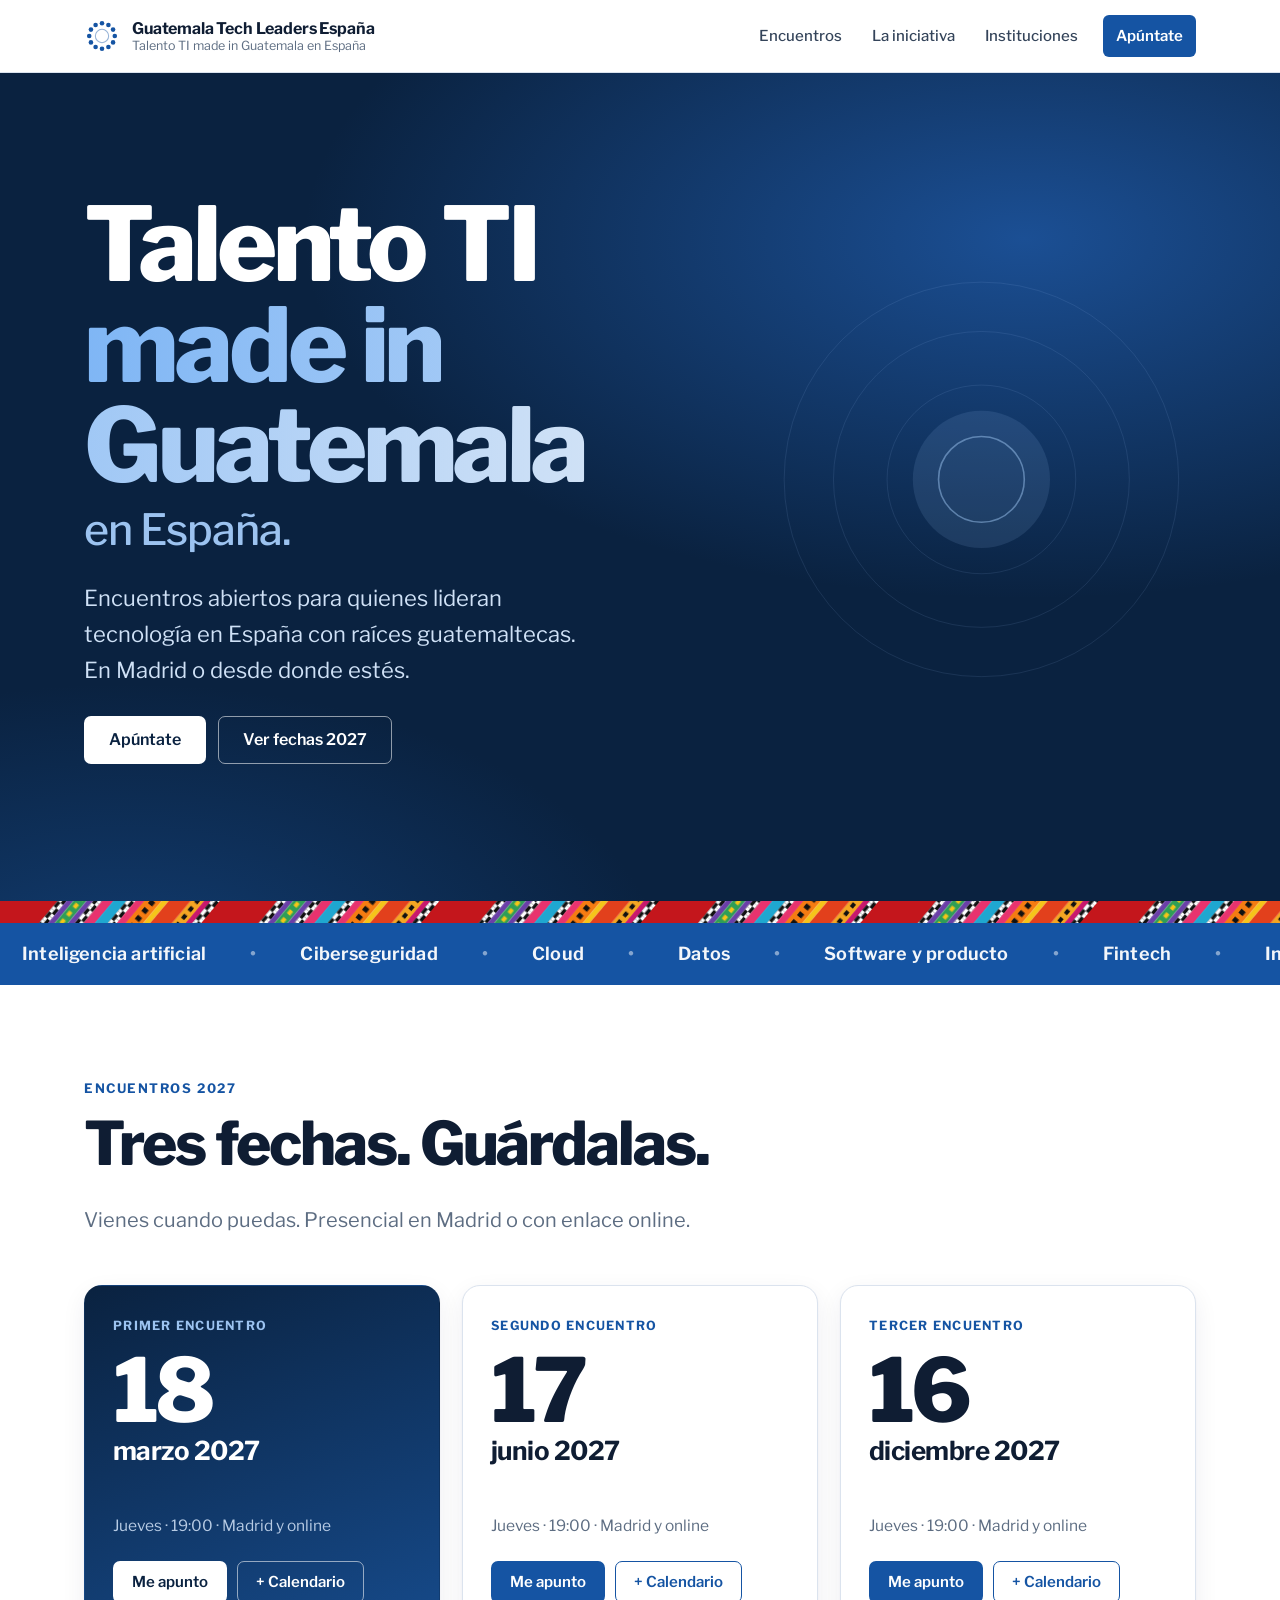
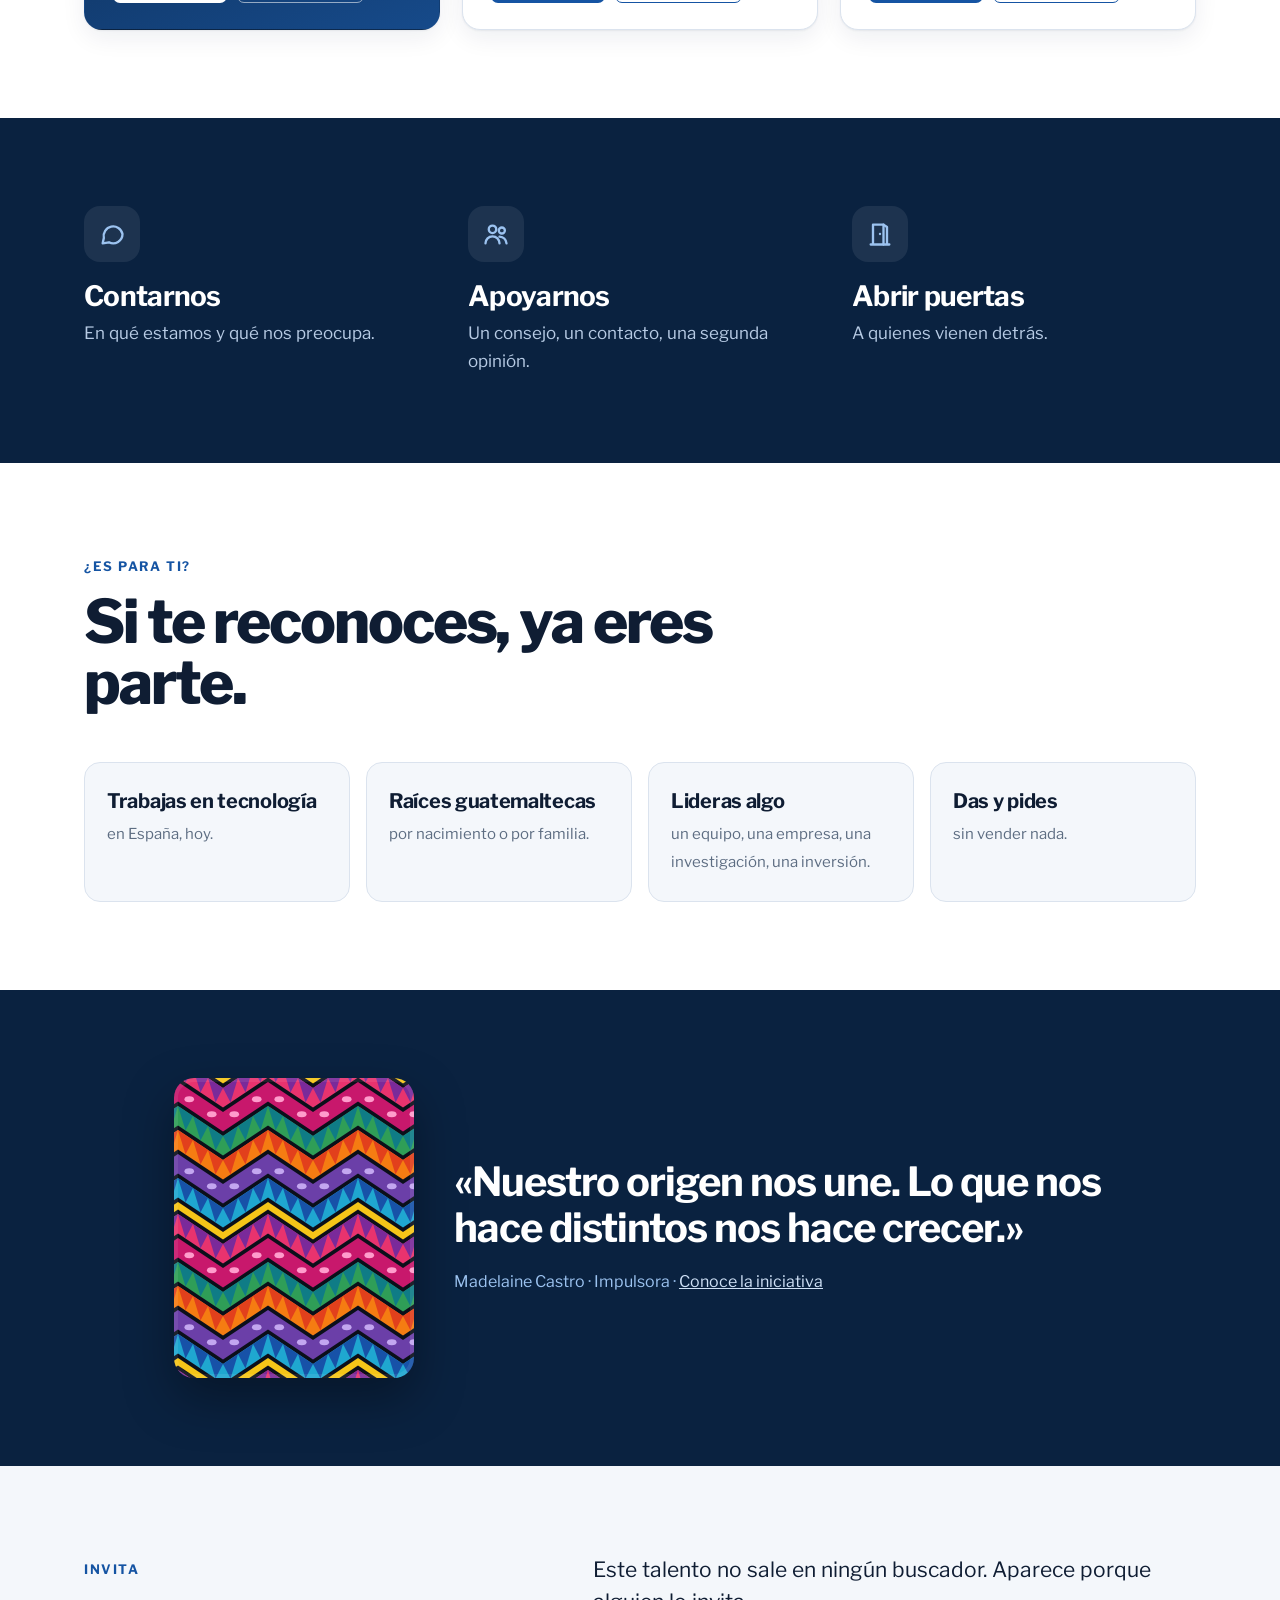
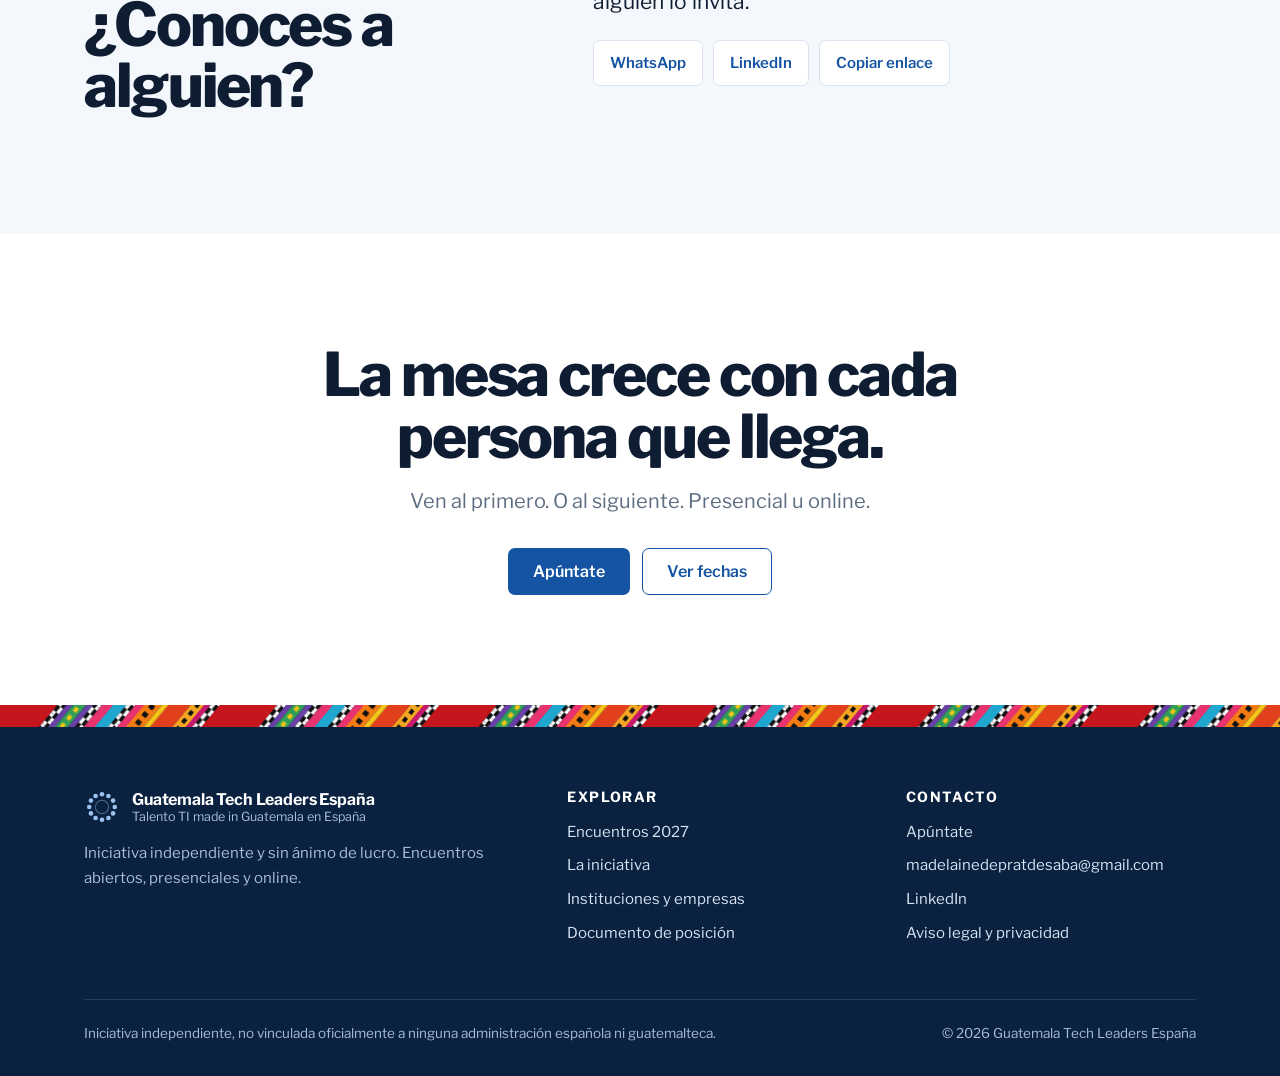
==== commit 6f159f68: "Motivos textiles guatemaltecos propios en lugar de la foto - Panel de tejido en zigzag junto a la ci" ====
--- a/index.html
+++ b/index.html
@@ -44,6 +44,7 @@
     <svg class="red" viewBox="0 0 400 400" aria-hidden="true" focusable="false"><circle class="halo" cx="200" cy="200" r="64" fill="currentColor" opacity=".12"/><circle cx="200" cy="200" r="40" fill="none" stroke="currentColor" stroke-width="1.5" opacity=".5"/><circle cx="200" cy="200" r="88" fill="none" stroke="currentColor" stroke-width=".6" opacity=".18"/><circle class="p n" cx="286.4" cy="216.6" r="6.5" fill="currentColor" style="animation-delay:0.00s"/><circle class="p" cx="260.2" cy="264.2" r="6.5" fill="currentColor" style="animation-delay:4.29s"/><circle class="p" cx="211.0" cy="287.3" r="6.5" fill="currentColor" style="animation-delay:2.09s"/><circle class="p" cx="157.6" cy="277.1" r="6.5" fill="currentColor" style="animation-delay:6.38s"/><circle class="p" cx="120.3" cy="237.4" r="6.5" fill="currentColor" style="animation-delay:4.18s"/><circle class="p" cx="113.6" cy="183.4" r="6.5" fill="currentColor" style="animation-delay:1.97s"/><circle class="p" cx="139.8" cy="135.8" r="6.5" fill="currentColor" style="animation-delay:6.27s"/><circle class="p n" cx="189.0" cy="112.7" r="6.5" fill="currentColor" style="animation-delay:4.06s"/><circle class="p" cx="242.4" cy="122.9" r="6.5" fill="currentColor" style="animation-delay:1.86s"/><circle class="p" cx="279.7" cy="162.6" r="6.5" fill="currentColor" style="animation-delay:6.15s"/><circle cx="200" cy="200" r="138" fill="none" stroke="currentColor" stroke-width=".6" opacity=".18"/><circle class="p" cx="251.4" cy="328.1" r="5.5" fill="currentColor" style="animation-delay:3.95s"/><circle class="p" cx="204.5" cy="337.9" r="5.5" fill="currentColor" style="animation-delay:1.74s"/><circle class="p" cx="157.0" cy="331.1" r="5.5" fill="currentColor" style="animation-delay:6.04s"/><circle class="p" cx="114.8" cy="308.5" r="5.5" fill="currentColor" style="animation-delay:3.83s"/><circle class="p n" cx="82.8" cy="272.9" r="5.5" fill="currentColor" style="animation-delay:1.62s"/><circle class="p" cx="64.9" cy="228.4" r="5.5" fill="currentColor" style="animation-delay:5.92s"/><circle class="p" cx="63.4" cy="180.5" r="5.5" fill="currentColor" style="animation-delay:3.71s"/><circle class="p" cx="78.3" cy="134.9" r="5.5" fill="currentColor" style="animation-delay:1.51s"/><circle class="p" cx="107.9" cy="97.2" r="5.5" fill="currentColor" style="animation-delay:5.80s"/><circle class="p" cx="148.6" cy="71.9" r="5.5" fill="currentColor" style="animation-delay:3.60s"/><circle class="p" cx="195.5" cy="62.1" r="5.5" fill="currentColor" style="animation-delay:1.39s"/><circle class="p n" cx="243.0" cy="68.9" r="5.5" fill="currentColor" style="animation-delay:5.69s"/><circle class="p" cx="285.2" cy="91.5" r="5.5" fill="currentColor" style="animation-delay:3.48s"/><circle class="p" cx="317.2" cy="127.1" r="5.5" fill="currentColor" style="animation-delay:1.28s"/><circle class="p" cx="335.1" cy="171.6" r="5.5" fill="currentColor" style="animation-delay:5.57s"/><circle class="p" cx="336.6" cy="219.5" r="5.5" fill="currentColor" style="animation-delay:3.37s"/><circle class="p" cx="321.7" cy="265.1" r="5.5" fill="currentColor" style="animation-delay:1.16s"/><circle class="p" cx="292.1" cy="302.8" r="5.5" fill="currentColor" style="animation-delay:5.46s"/><circle cx="200" cy="200" r="184" fill="none" stroke="currentColor" stroke-width=".6" opacity=".18"/><circle class="p n" cx="105.7" cy="358.0" r="4.5" fill="currentColor" style="animation-delay:3.25s"/><circle class="p" cx="72.9" cy="333.0" r="4.5" fill="currentColor" style="animation-delay:1.04s"/><circle class="p" cx="46.5" cy="301.4" r="4.5" fill="currentColor" style="animation-delay:5.34s"/><circle class="p" cx="27.7" cy="264.7" r="4.5" fill="currentColor" style="animation-delay:3.13s"/><circle class="p" cx="17.7" cy="224.7" r="4.5" fill="currentColor" style="animation-delay:0.93s"/><circle class="p" cx="16.7" cy="183.5" r="4.5" fill="currentColor" style="animation-delay:5.22s"/><circle class="p" cx="25.0" cy="143.2" r="4.5" fill="currentColor" style="animation-delay:3.02s"/><circle class="p n" cx="42.0" cy="105.7" r="4.5" fill="currentColor" style="animation-delay:0.81s"/><circle class="p" cx="67.0" cy="72.9" r="4.5" fill="currentColor" style="animation-delay:5.11s"/><circle class="p" cx="98.6" cy="46.5" r="4.5" fill="currentColor" style="animation-delay:2.90s"/><circle class="p" cx="135.3" cy="27.7" r="4.5" fill="currentColor" style="animation-delay:0.70s"/><circle class="p" cx="175.3" cy="17.7" r="4.5" fill="currentColor" style="animation-delay:4.99s"/><circle class="p" cx="216.5" cy="16.7" r="4.5" fill="currentColor" style="animation-delay:2.79s"/><circle class="p" cx="256.8" cy="25.0" r="4.5" fill="currentColor" style="animation-delay:0.58s"/><circle class="p n" cx="294.3" cy="42.0" r="4.5" fill="currentColor" style="animation-delay:4.88s"/><circle class="p" cx="327.1" cy="67.0" r="4.5" fill="currentColor" style="animation-delay:2.67s"/><circle class="p" cx="353.5" cy="98.6" r="4.5" fill="currentColor" style="animation-delay:0.46s"/><circle class="p" cx="372.3" cy="135.3" r="4.5" fill="currentColor" style="animation-delay:4.76s"/><circle class="p" cx="382.3" cy="175.3" r="4.5" fill="currentColor" style="animation-delay:2.55s"/><circle class="p" cx="383.3" cy="216.5" r="4.5" fill="currentColor" style="animation-delay:0.35s"/><circle class="p" cx="375.0" cy="256.8" r="4.5" fill="currentColor" style="animation-delay:4.64s"/><circle class="p n" cx="358.0" cy="294.3" r="4.5" fill="currentColor" style="animation-delay:2.44s"/><circle class="p" cx="333.0" cy="327.1" r="4.5" fill="currentColor" style="animation-delay:0.23s"/><circle class="p" cx="301.4" cy="353.5" r="4.5" fill="currentColor" style="animation-delay:4.53s"/><circle class="p" cx="264.7" cy="372.3" r="4.5" fill="currentColor" style="animation-delay:2.32s"/><circle class="p" cx="224.7" cy="382.3" r="4.5" fill="currentColor" style="animation-delay:0.12s"/><circle class="p" cx="183.5" cy="383.3" r="4.5" fill="currentColor" style="animation-delay:4.41s"/><circle class="p" cx="143.2" cy="375.0" r="4.5" fill="currentColor" style="animation-delay:2.21s"/></svg>
   </div>
 </section>
+<div class="faja" aria-hidden="true"></div>
 <div class="cinta" aria-hidden="true"><div><span>Inteligencia artificial</span><span>Ciberseguridad</span><span>Cloud</span><span>Datos</span><span>Software y producto</span><span>Fintech</span><span>Investigación</span><span>Inversión</span><span>Gobierno tecnológico</span><span>Startups</span><span>Infraestructura</span><span>Transformación digital</span><span>Inteligencia artificial</span><span>Ciberseguridad</span><span>Cloud</span><span>Datos</span><span>Software y producto</span><span>Fintech</span><span>Investigación</span><span>Inversión</span><span>Gobierno tecnológico</span><span>Startups</span><span>Infraestructura</span><span>Transformación digital</span></div></div>
 
 <section class="sec" id="encuentros">
@@ -102,7 +103,7 @@
 
 <section class="sec sec-marino">
   <div class="wrap voz aparece">
-    <img src="./assets/img/madelaine.jpg" width="760" height="694" alt="Madelaine Castro, impulsora de la iniciativa." loading="lazy">
+    <div class="tejido-panel" role="img" aria-label="Patrón inspirado en los tejidos tradicionales guatemaltecos."></div>
     <div>
       <blockquote>«Nuestro origen nos une. Lo que nos hace distintos nos hace crecer.»</blockquote>
       <cite>Madelaine Castro · Impulsora · <a href="./la-iniciativa.html" style="color:#cfe1f6">Conoce la iniciativa</a></cite>
--- a/assets/style.css
+++ b/assets/style.css
@@ -286,7 +286,7 @@
 .legal li{margin-bottom:8px}
 
 /* ---------- pie ---------- */
-.pie-sitio{background:var(--marino);color:#a9bdd6;padding:64px 0 32px;font-size:15px}
+.pie-sitio{background:var(--marino);color:#a9bdd6;padding:84px 0 32px;font-size:15px}
 .pie-rej{display:grid;grid-template-columns:1.5fr 1fr 1fr;gap:48px}
 .pie-sitio .marca{color:#fff;margin-bottom:16px}
 .pie-sitio .marca .mark{color:#9cc3f0}
@@ -388,3 +388,10 @@
 .aparece{opacity:0;transform:translateY(24px);transition:opacity .7s ease,transform .7s ease}
 .aparece.visto{opacity:1;transform:none}
 @media (prefers-reduced-motion:reduce){.red .p{animation:none;opacity:1}.cinta div{animation:none}.aparece{opacity:1;transform:none}.red .halo{animation:none}}
+
+/* =================== tejido =================== */
+.faja{height:22px;background:url('./img/faja.svg') 0 0/2400px 22px repeat-x}
+.tejido-panel{width:240px;height:300px;border-radius:20px;background:url('./img/tejido.svg') 0 0/90px auto repeat;box-shadow:0 20px 50px rgba(0,0,0,.35);border:4px solid rgba(255,255,255,.08)}
+@media (max-width:720px){.tejido-panel{width:100%;height:140px;border-radius:14px}}
+.pie-sitio{position:relative}
+.pie-sitio::before{content:"";position:absolute;left:0;right:0;top:0;height:22px;background:url('./img/faja.svg') 0 0/2400px 22px repeat-x}
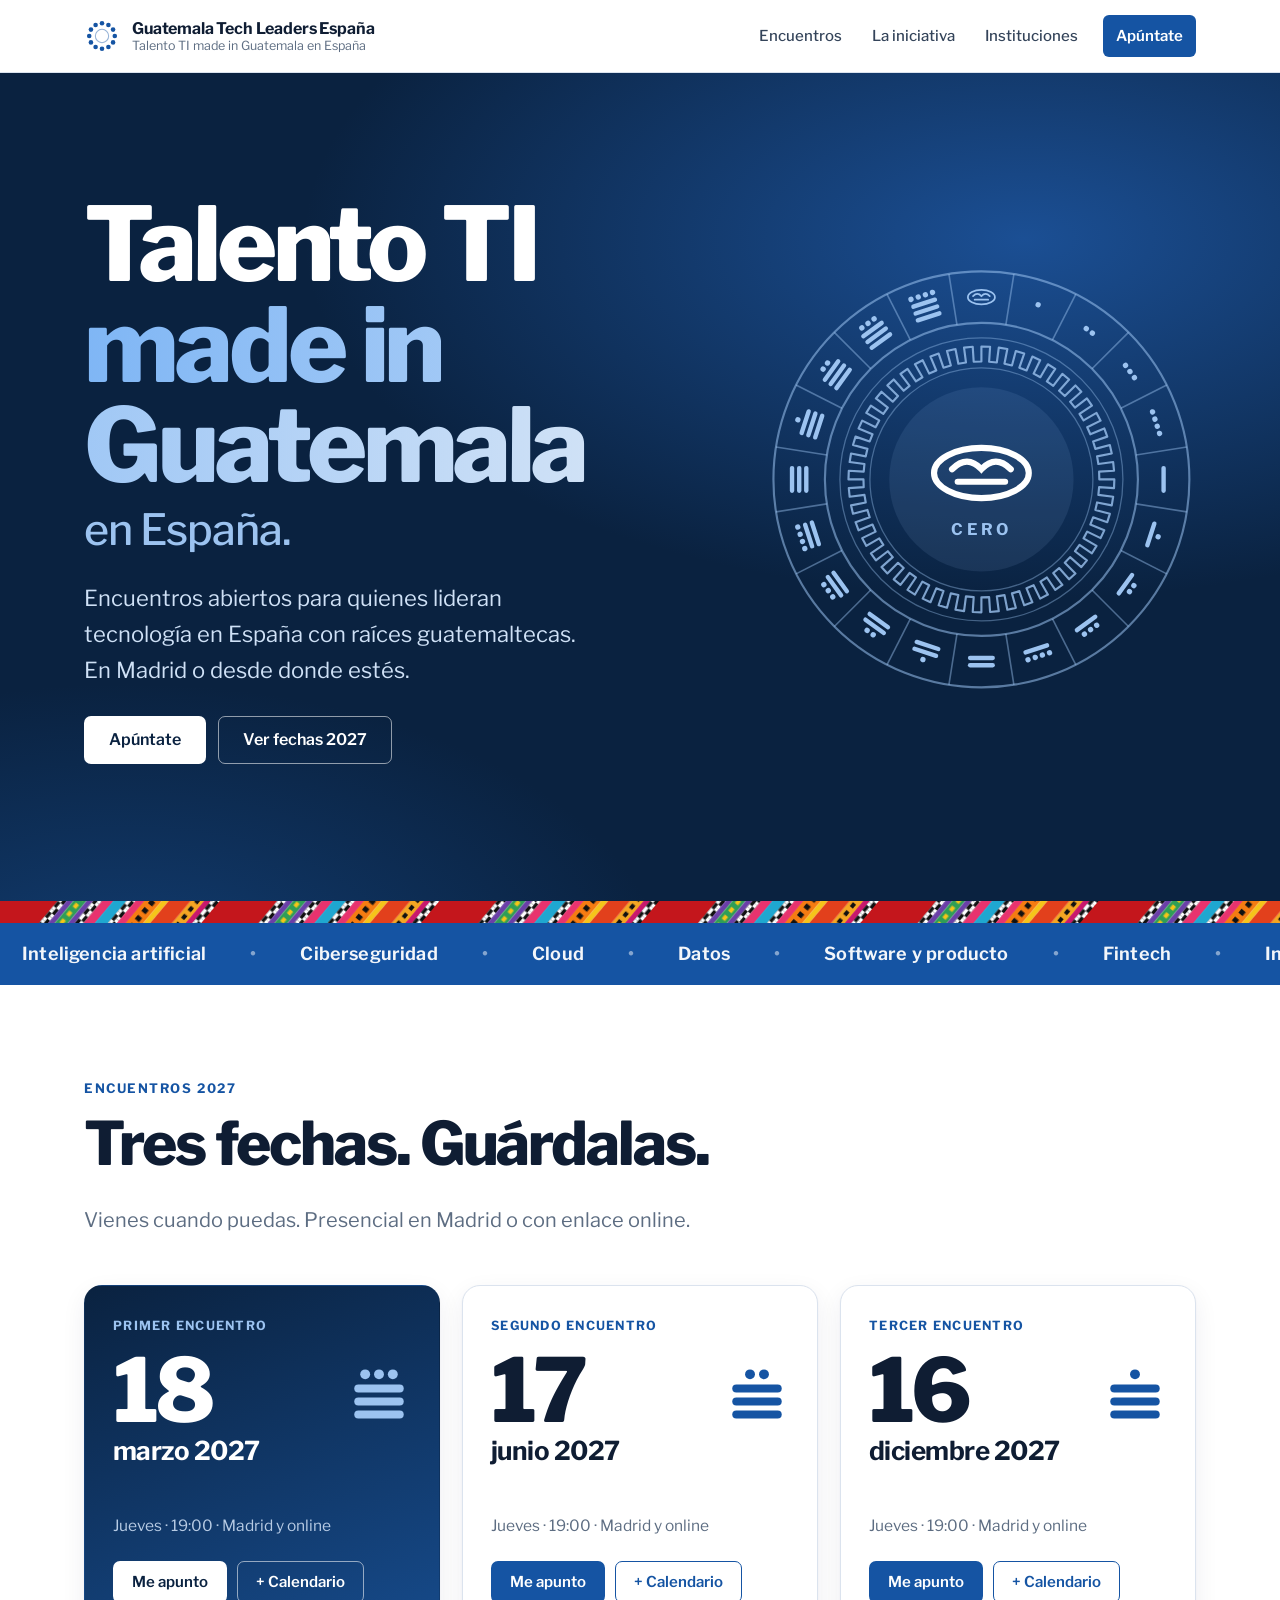
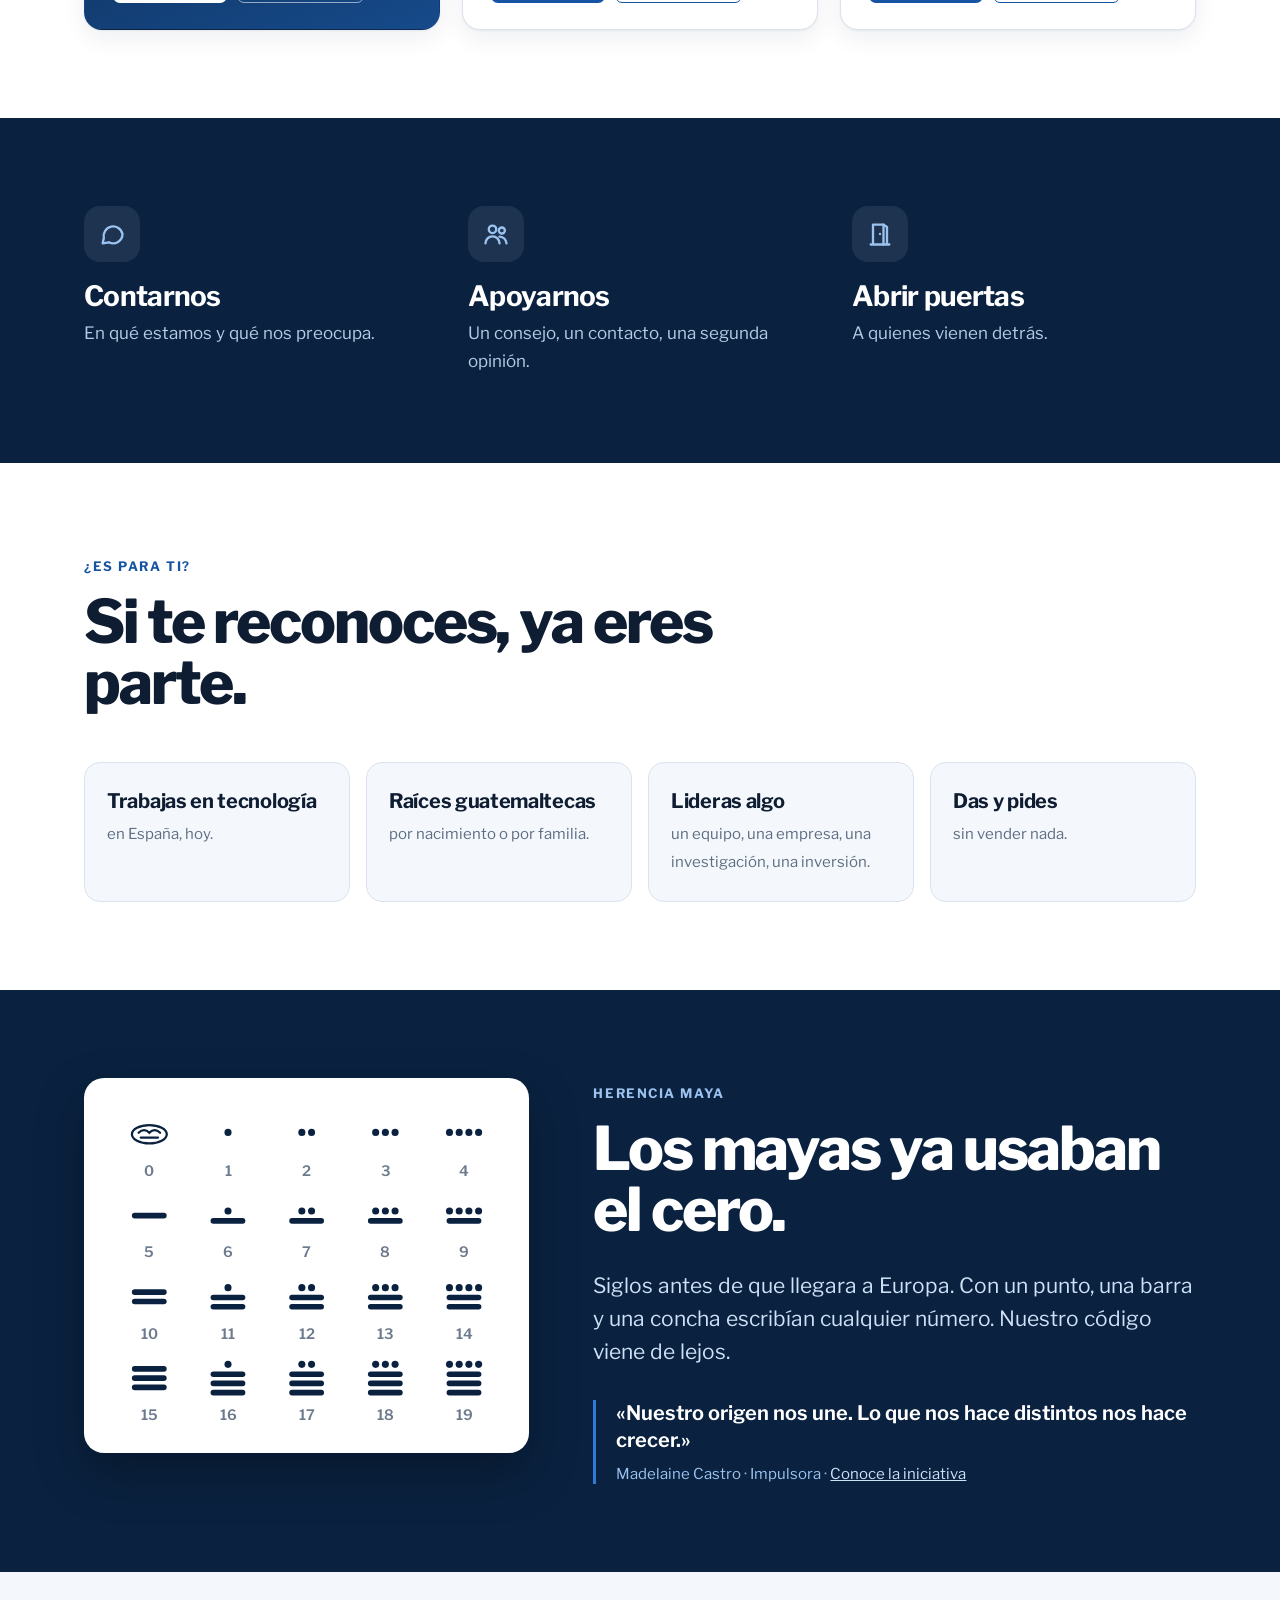
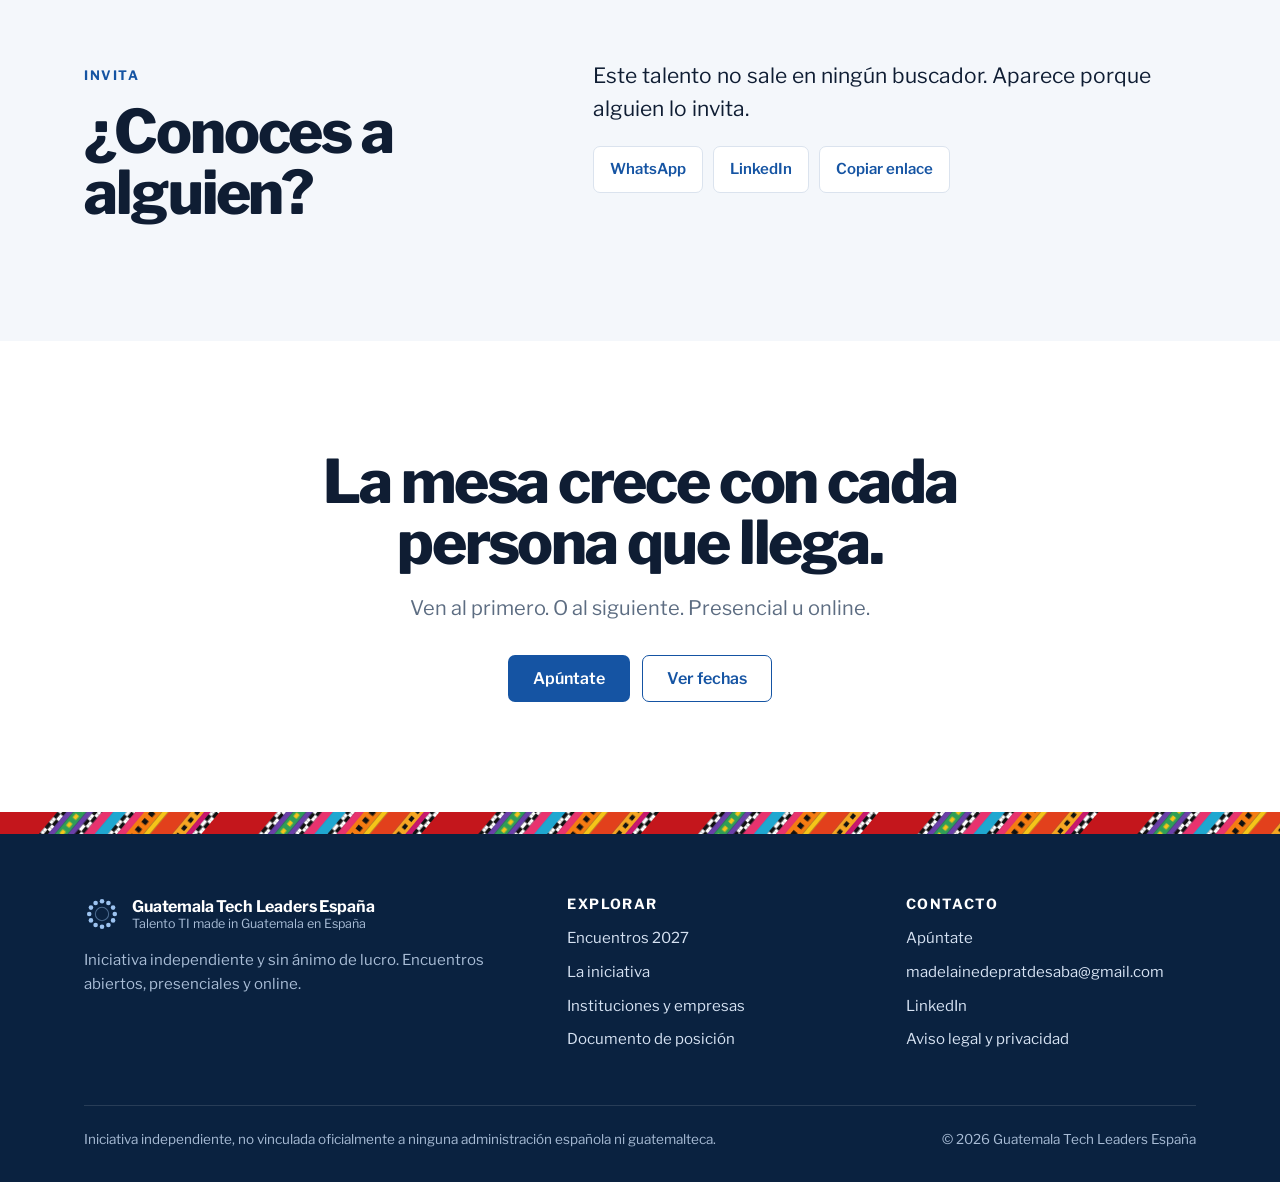
==== commit 47ff8201: "Herencia maya: rueda vigesimal, numerales en las fechas y sección del cero - Portada con rueda propi" ====
--- a/index.html
+++ b/index.html
@@ -41,7 +41,7 @@
       <p class="sub">Encuentros abiertos para quienes lideran tecnología en España con raíces guatemaltecas. En Madrid o desde donde estés.</p>
       <div class="botones"><a class="btn btn-b" href="./apuntate.html">Apúntate</a><a class="btn btn-c" href="#encuentros">Ver fechas 2027</a></div>
     </div>
-    <svg class="red" viewBox="0 0 400 400" aria-hidden="true" focusable="false"><circle class="halo" cx="200" cy="200" r="64" fill="currentColor" opacity=".12"/><circle cx="200" cy="200" r="40" fill="none" stroke="currentColor" stroke-width="1.5" opacity=".5"/><circle cx="200" cy="200" r="88" fill="none" stroke="currentColor" stroke-width=".6" opacity=".18"/><circle class="p n" cx="286.4" cy="216.6" r="6.5" fill="currentColor" style="animation-delay:0.00s"/><circle class="p" cx="260.2" cy="264.2" r="6.5" fill="currentColor" style="animation-delay:4.29s"/><circle class="p" cx="211.0" cy="287.3" r="6.5" fill="currentColor" style="animation-delay:2.09s"/><circle class="p" cx="157.6" cy="277.1" r="6.5" fill="currentColor" style="animation-delay:6.38s"/><circle class="p" cx="120.3" cy="237.4" r="6.5" fill="currentColor" style="animation-delay:4.18s"/><circle class="p" cx="113.6" cy="183.4" r="6.5" fill="currentColor" style="animation-delay:1.97s"/><circle class="p" cx="139.8" cy="135.8" r="6.5" fill="currentColor" style="animation-delay:6.27s"/><circle class="p n" cx="189.0" cy="112.7" r="6.5" fill="currentColor" style="animation-delay:4.06s"/><circle class="p" cx="242.4" cy="122.9" r="6.5" fill="currentColor" style="animation-delay:1.86s"/><circle class="p" cx="279.7" cy="162.6" r="6.5" fill="currentColor" style="animation-delay:6.15s"/><circle cx="200" cy="200" r="138" fill="none" stroke="currentColor" stroke-width=".6" opacity=".18"/><circle class="p" cx="251.4" cy="328.1" r="5.5" fill="currentColor" style="animation-delay:3.95s"/><circle class="p" cx="204.5" cy="337.9" r="5.5" fill="currentColor" style="animation-delay:1.74s"/><circle class="p" cx="157.0" cy="331.1" r="5.5" fill="currentColor" style="animation-delay:6.04s"/><circle class="p" cx="114.8" cy="308.5" r="5.5" fill="currentColor" style="animation-delay:3.83s"/><circle class="p n" cx="82.8" cy="272.9" r="5.5" fill="currentColor" style="animation-delay:1.62s"/><circle class="p" cx="64.9" cy="228.4" r="5.5" fill="currentColor" style="animation-delay:5.92s"/><circle class="p" cx="63.4" cy="180.5" r="5.5" fill="currentColor" style="animation-delay:3.71s"/><circle class="p" cx="78.3" cy="134.9" r="5.5" fill="currentColor" style="animation-delay:1.51s"/><circle class="p" cx="107.9" cy="97.2" r="5.5" fill="currentColor" style="animation-delay:5.80s"/><circle class="p" cx="148.6" cy="71.9" r="5.5" fill="currentColor" style="animation-delay:3.60s"/><circle class="p" cx="195.5" cy="62.1" r="5.5" fill="currentColor" style="animation-delay:1.39s"/><circle class="p n" cx="243.0" cy="68.9" r="5.5" fill="currentColor" style="animation-delay:5.69s"/><circle class="p" cx="285.2" cy="91.5" r="5.5" fill="currentColor" style="animation-delay:3.48s"/><circle class="p" cx="317.2" cy="127.1" r="5.5" fill="currentColor" style="animation-delay:1.28s"/><circle class="p" cx="335.1" cy="171.6" r="5.5" fill="currentColor" style="animation-delay:5.57s"/><circle class="p" cx="336.6" cy="219.5" r="5.5" fill="currentColor" style="animation-delay:3.37s"/><circle class="p" cx="321.7" cy="265.1" r="5.5" fill="currentColor" style="animation-delay:1.16s"/><circle class="p" cx="292.1" cy="302.8" r="5.5" fill="currentColor" style="animation-delay:5.46s"/><circle cx="200" cy="200" r="184" fill="none" stroke="currentColor" stroke-width=".6" opacity=".18"/><circle class="p n" cx="105.7" cy="358.0" r="4.5" fill="currentColor" style="animation-delay:3.25s"/><circle class="p" cx="72.9" cy="333.0" r="4.5" fill="currentColor" style="animation-delay:1.04s"/><circle class="p" cx="46.5" cy="301.4" r="4.5" fill="currentColor" style="animation-delay:5.34s"/><circle class="p" cx="27.7" cy="264.7" r="4.5" fill="currentColor" style="animation-delay:3.13s"/><circle class="p" cx="17.7" cy="224.7" r="4.5" fill="currentColor" style="animation-delay:0.93s"/><circle class="p" cx="16.7" cy="183.5" r="4.5" fill="currentColor" style="animation-delay:5.22s"/><circle class="p" cx="25.0" cy="143.2" r="4.5" fill="currentColor" style="animation-delay:3.02s"/><circle class="p n" cx="42.0" cy="105.7" r="4.5" fill="currentColor" style="animation-delay:0.81s"/><circle class="p" cx="67.0" cy="72.9" r="4.5" fill="currentColor" style="animation-delay:5.11s"/><circle class="p" cx="98.6" cy="46.5" r="4.5" fill="currentColor" style="animation-delay:2.90s"/><circle class="p" cx="135.3" cy="27.7" r="4.5" fill="currentColor" style="animation-delay:0.70s"/><circle class="p" cx="175.3" cy="17.7" r="4.5" fill="currentColor" style="animation-delay:4.99s"/><circle class="p" cx="216.5" cy="16.7" r="4.5" fill="currentColor" style="animation-delay:2.79s"/><circle class="p" cx="256.8" cy="25.0" r="4.5" fill="currentColor" style="animation-delay:0.58s"/><circle class="p n" cx="294.3" cy="42.0" r="4.5" fill="currentColor" style="animation-delay:4.88s"/><circle class="p" cx="327.1" cy="67.0" r="4.5" fill="currentColor" style="animation-delay:2.67s"/><circle class="p" cx="353.5" cy="98.6" r="4.5" fill="currentColor" style="animation-delay:0.46s"/><circle class="p" cx="372.3" cy="135.3" r="4.5" fill="currentColor" style="animation-delay:4.76s"/><circle class="p" cx="382.3" cy="175.3" r="4.5" fill="currentColor" style="animation-delay:2.55s"/><circle class="p" cx="383.3" cy="216.5" r="4.5" fill="currentColor" style="animation-delay:0.35s"/><circle class="p" cx="375.0" cy="256.8" r="4.5" fill="currentColor" style="animation-delay:4.64s"/><circle class="p n" cx="358.0" cy="294.3" r="4.5" fill="currentColor" style="animation-delay:2.44s"/><circle class="p" cx="333.0" cy="327.1" r="4.5" fill="currentColor" style="animation-delay:0.23s"/><circle class="p" cx="301.4" cy="353.5" r="4.5" fill="currentColor" style="animation-delay:4.53s"/><circle class="p" cx="264.7" cy="372.3" r="4.5" fill="currentColor" style="animation-delay:2.32s"/><circle class="p" cx="224.7" cy="382.3" r="4.5" fill="currentColor" style="animation-delay:0.12s"/><circle class="p" cx="183.5" cy="383.3" r="4.5" fill="currentColor" style="animation-delay:4.41s"/><circle class="p" cx="143.2" cy="375.0" r="4.5" fill="currentColor" style="animation-delay:2.21s"/></svg>
+    <svg class="rueda" viewBox="0 0 400 400" role="img" aria-label="Rueda con los veinte números del sistema maya, del 0 al 19, alrededor del cero."><g class="giro"><circle cx="200" cy="200" r="194" fill="none" stroke="currentColor" stroke-width="2" opacity=".55"/><circle cx="200" cy="200" r="146" fill="none" stroke="currentColor" stroke-width="2" opacity=".55"/><line x1="177.2" y1="55.8" x2="169.7" y2="8.4" stroke="currentColor" stroke-width="1.5" opacity=".45"/><g transform="rotate(0.0 200.0 30.0)"><g fill="none" stroke="currentColor" stroke-width="1.63" stroke-linecap="round"><ellipse cx="200.0" cy="30.0" rx="12.6" ry="6.7"/><path d="M192.2,29.0 Q196.2,25.0 200.0,29.0 Q203.8,25.0 207.8,29.0"/><path d="M193.7,32.3 L206.3,32.3"/></g></g><line x1="222.8" y1="55.8" x2="230.3" y2="8.4" stroke="currentColor" stroke-width="1.5" opacity=".45"/><g transform="rotate(18.0 252.5 38.3)"><circle cx="252.5" cy="37.0" r="2.5" fill="currentColor"/></g><line x1="266.3" y1="69.9" x2="288.1" y2="27.1" stroke="currentColor" stroke-width="1.5" opacity=".45"/><g transform="rotate(36.0 299.9 62.5)"><circle cx="296.4" cy="61.2" r="2.5" fill="currentColor"/><circle cx="303.4" cy="61.2" r="2.5" fill="currentColor"/></g><line x1="303.2" y1="96.8" x2="337.2" y2="62.8" stroke="currentColor" stroke-width="1.5" opacity=".45"/><g transform="rotate(54.0 337.5 100.1)"><circle cx="330.5" cy="98.8" r="2.5" fill="currentColor"/><circle cx="337.5" cy="98.8" r="2.5" fill="currentColor"/><circle cx="344.6" cy="98.8" r="2.5" fill="currentColor"/></g><line x1="330.1" y1="133.7" x2="372.9" y2="111.9" stroke="currentColor" stroke-width="1.5" opacity=".45"/><g transform="rotate(72.0 361.7 147.5)"><circle cx="351.1" cy="146.2" r="2.5" fill="currentColor"/><circle cx="358.2" cy="146.2" r="2.5" fill="currentColor"/><circle cx="365.2" cy="146.2" r="2.5" fill="currentColor"/><circle cx="372.2" cy="146.2" r="2.5" fill="currentColor"/></g><line x1="344.2" y1="177.2" x2="391.6" y2="169.7" stroke="currentColor" stroke-width="1.5" opacity=".45"/><g transform="rotate(90.0 370.0 200.0)"><rect x="357.4" y="198.0" width="25.2" height="4.1" rx="2.0" fill="currentColor"/></g><line x1="344.2" y1="222.8" x2="391.6" y2="230.3" stroke="currentColor" stroke-width="1.5" opacity=".45"/><g transform="rotate(108.0 361.7 252.5)"><circle cx="361.7" cy="249.2" r="2.5" fill="currentColor"/><rect x="349.1" y="254.3" width="25.2" height="4.1" rx="2.0" fill="currentColor"/></g><line x1="330.1" y1="266.3" x2="372.9" y2="288.1" stroke="currentColor" stroke-width="1.5" opacity=".45"/><g transform="rotate(126.0 337.5 299.9)"><circle cx="334.0" cy="296.6" r="2.5" fill="currentColor"/><circle cx="341.0" cy="296.6" r="2.5" fill="currentColor"/><rect x="325.0" y="301.7" width="25.2" height="4.1" rx="2.0" fill="currentColor"/></g><line x1="303.2" y1="303.2" x2="337.2" y2="337.2" stroke="currentColor" stroke-width="1.5" opacity=".45"/><g transform="rotate(144.0 299.9 337.5)"><circle cx="292.9" cy="334.2" r="2.5" fill="currentColor"/><circle cx="299.9" cy="334.2" r="2.5" fill="currentColor"/><circle cx="307.0" cy="334.2" r="2.5" fill="currentColor"/><rect x="287.3" y="339.3" width="25.2" height="4.1" rx="2.0" fill="currentColor"/></g><line x1="266.3" y1="330.1" x2="288.1" y2="372.9" stroke="currentColor" stroke-width="1.5" opacity=".45"/><g transform="rotate(162.0 252.5 361.7)"><circle cx="242.0" cy="358.3" r="2.5" fill="currentColor"/><circle cx="249.0" cy="358.3" r="2.5" fill="currentColor"/><circle cx="256.0" cy="358.3" r="2.5" fill="currentColor"/><circle cx="263.1" cy="358.3" r="2.5" fill="currentColor"/><rect x="240.0" y="363.5" width="25.2" height="4.1" rx="2.0" fill="currentColor"/></g><line x1="222.8" y1="344.2" x2="230.3" y2="391.6" stroke="currentColor" stroke-width="1.5" opacity=".45"/><g transform="rotate(180.0 200.0 370.0)"><rect x="187.4" y="364.6" width="25.2" height="4.1" rx="2.0" fill="currentColor"/><rect x="187.4" y="371.3" width="25.2" height="4.1" rx="2.0" fill="currentColor"/></g><line x1="177.2" y1="344.2" x2="169.7" y2="391.6" stroke="currentColor" stroke-width="1.5" opacity=".45"/><g transform="rotate(198.0 147.5 361.7)"><circle cx="147.5" cy="355.0" r="2.5" fill="currentColor"/><rect x="134.9" y="360.1" width="25.2" height="4.1" rx="2.0" fill="currentColor"/><rect x="134.9" y="366.8" width="25.2" height="4.1" rx="2.0" fill="currentColor"/></g><line x1="133.7" y1="330.1" x2="111.9" y2="372.9" stroke="currentColor" stroke-width="1.5" opacity=".45"/><g transform="rotate(216.0 100.1 337.5)"><circle cx="96.6" cy="330.9" r="2.5" fill="currentColor"/><circle cx="103.6" cy="330.9" r="2.5" fill="currentColor"/><rect x="87.5" y="336.0" width="25.2" height="4.1" rx="2.0" fill="currentColor"/><rect x="87.5" y="342.6" width="25.2" height="4.1" rx="2.0" fill="currentColor"/></g><line x1="96.8" y1="303.2" x2="62.8" y2="337.2" stroke="currentColor" stroke-width="1.5" opacity=".45"/><g transform="rotate(234.0 62.5 299.9)"><circle cx="55.4" cy="293.3" r="2.5" fill="currentColor"/><circle cx="62.5" cy="293.3" r="2.5" fill="currentColor"/><circle cx="69.5" cy="293.3" r="2.5" fill="currentColor"/><rect x="49.9" y="298.4" width="25.2" height="4.1" rx="2.0" fill="currentColor"/><rect x="49.9" y="305.0" width="25.2" height="4.1" rx="2.0" fill="currentColor"/></g><line x1="69.9" y1="266.3" x2="27.1" y2="288.1" stroke="currentColor" stroke-width="1.5" opacity=".45"/><g transform="rotate(252.0 38.3 252.5)"><circle cx="27.8" cy="245.9" r="2.5" fill="currentColor"/><circle cx="34.8" cy="245.9" r="2.5" fill="currentColor"/><circle cx="41.8" cy="245.9" r="2.5" fill="currentColor"/><circle cx="48.9" cy="245.9" r="2.5" fill="currentColor"/><rect x="25.7" y="251.0" width="25.2" height="4.1" rx="2.0" fill="currentColor"/><rect x="25.7" y="257.6" width="25.2" height="4.1" rx="2.0" fill="currentColor"/></g><line x1="55.8" y1="222.8" x2="8.4" y2="230.3" stroke="currentColor" stroke-width="1.5" opacity=".45"/><g transform="rotate(270.0 30.0 200.0)"><rect x="17.4" y="191.3" width="25.2" height="4.1" rx="2.0" fill="currentColor"/><rect x="17.4" y="198.0" width="25.2" height="4.1" rx="2.0" fill="currentColor"/><rect x="17.4" y="204.6" width="25.2" height="4.1" rx="2.0" fill="currentColor"/></g><line x1="55.8" y1="177.2" x2="8.4" y2="169.7" stroke="currentColor" stroke-width="1.5" opacity=".45"/><g transform="rotate(288.0 38.3 147.5)"><circle cx="38.3" cy="137.5" r="2.5" fill="currentColor"/><rect x="25.7" y="142.6" width="25.2" height="4.1" rx="2.0" fill="currentColor"/><rect x="25.7" y="149.2" width="25.2" height="4.1" rx="2.0" fill="currentColor"/><rect x="25.7" y="155.9" width="25.2" height="4.1" rx="2.0" fill="currentColor"/></g><line x1="69.9" y1="133.7" x2="27.1" y2="111.9" stroke="currentColor" stroke-width="1.5" opacity=".45"/><g transform="rotate(306.0 62.5 100.1)"><circle cx="59.0" cy="90.1" r="2.5" fill="currentColor"/><circle cx="66.0" cy="90.1" r="2.5" fill="currentColor"/><rect x="49.9" y="95.2" width="25.2" height="4.1" rx="2.0" fill="currentColor"/><rect x="49.9" y="101.9" width="25.2" height="4.1" rx="2.0" fill="currentColor"/><rect x="49.9" y="108.5" width="25.2" height="4.1" rx="2.0" fill="currentColor"/></g><line x1="96.8" y1="96.8" x2="62.8" y2="62.8" stroke="currentColor" stroke-width="1.5" opacity=".45"/><g transform="rotate(324.0 100.1 62.5)"><circle cx="93.0" cy="52.5" r="2.5" fill="currentColor"/><circle cx="100.1" cy="52.5" r="2.5" fill="currentColor"/><circle cx="107.1" cy="52.5" r="2.5" fill="currentColor"/><rect x="87.5" y="57.6" width="25.2" height="4.1" rx="2.0" fill="currentColor"/><rect x="87.5" y="64.2" width="25.2" height="4.1" rx="2.0" fill="currentColor"/><rect x="87.5" y="70.9" width="25.2" height="4.1" rx="2.0" fill="currentColor"/></g><line x1="133.7" y1="69.9" x2="111.9" y2="27.1" stroke="currentColor" stroke-width="1.5" opacity=".45"/><g transform="rotate(342.0 147.5 38.3)"><circle cx="136.9" cy="28.3" r="2.5" fill="currentColor"/><circle cx="144.0" cy="28.3" r="2.5" fill="currentColor"/><circle cx="151.0" cy="28.3" r="2.5" fill="currentColor"/><circle cx="158.0" cy="28.3" r="2.5" fill="currentColor"/><rect x="134.9" y="33.4" width="25.2" height="4.1" rx="2.0" fill="currentColor"/><rect x="134.9" y="40.1" width="25.2" height="4.1" rx="2.0" fill="currentColor"/><rect x="134.9" y="46.8" width="25.2" height="4.1" rx="2.0" fill="currentColor"/></g></g><g class="giro-inv" opacity=".8"><circle cx="200" cy="200" r="132" fill="none" stroke="currentColor" stroke-width="1.2" opacity=".5"/><circle cx="200" cy="200" r="104" fill="none" stroke="currentColor" stroke-width="1.2" opacity=".5"/><polygon points="310.0,200.0 324.0,200.0 323.7,208.1 309.8,207.2 309.1,214.4 322.9,216.2 321.6,224.2 307.9,221.5 306.3,228.5 319.8,232.1 317.4,239.9 304.2,235.4 301.6,242.1 314.6,247.5 311.2,254.8 298.7,248.7 295.3,255.0 307.4,262.0 303.1,268.9 291.5,261.1 287.3,267.0 298.4,275.5 293.2,281.8 282.7,272.5 277.8,277.8 287.7,287.7 281.8,293.2 272.5,282.7 267.0,287.3 275.5,298.4 268.9,303.1 261.1,291.5 255.0,295.3 262.0,307.4 254.8,311.2 248.7,298.7 242.1,301.6 247.5,314.6 239.9,317.4 235.4,304.2 228.5,306.3 232.1,319.8 224.2,321.6 221.5,307.9 214.4,309.1 216.2,322.9 208.1,323.7 207.2,309.8 200.0,310.0 200.0,324.0 191.9,323.7 192.8,309.8 185.6,309.1 183.8,322.9 175.8,321.6 178.5,307.9 171.5,306.3 167.9,319.8 160.1,317.4 164.6,304.2 157.9,301.6 152.5,314.6 145.2,311.2 151.3,298.7 145.0,295.3 138.0,307.4 131.1,303.1 138.9,291.5 133.0,287.3 124.5,298.4 118.2,293.2 127.5,282.7 122.2,277.8 112.3,287.7 106.8,281.8 117.3,272.5 112.7,267.0 101.6,275.5 96.9,268.9 108.5,261.1 104.7,255.0 92.6,262.0 88.8,254.8 101.3,248.7 98.4,242.1 85.4,247.5 82.6,239.9 95.8,235.4 93.7,228.5 80.2,232.1 78.4,224.2 92.1,221.5 90.9,214.4 77.1,216.2 76.3,208.1 90.2,207.2 90.0,200.0 76.0,200.0 76.3,191.9 90.2,192.8 90.9,185.6 77.1,183.8 78.4,175.8 92.1,178.5 93.7,171.5 80.2,167.9 82.6,160.1 95.8,164.6 98.4,157.9 85.4,152.5 88.8,145.2 101.3,151.3 104.7,145.0 92.6,138.0 96.9,131.1 108.5,138.9 112.7,133.0 101.6,124.5 106.8,118.2 117.3,127.5 122.2,122.2 112.3,112.3 118.2,106.8 127.5,117.3 133.0,112.7 124.5,101.6 131.1,96.9 138.9,108.5 145.0,104.7 138.0,92.6 145.2,88.8 151.3,101.3 157.9,98.4 152.5,85.4 160.1,82.6 164.6,95.8 171.5,93.7 167.9,80.2 175.8,78.4 178.5,92.1 185.6,90.9 183.8,77.1 191.9,76.3 192.8,90.2 200.0,90.0 200.0,76.0 208.1,76.3 207.2,90.2 214.4,90.9 216.2,77.1 224.2,78.4 221.5,92.1 228.5,93.7 232.1,80.2 239.9,82.6 235.4,95.8 242.1,98.4 247.5,85.4 254.8,88.8 248.7,101.3 255.0,104.7 262.0,92.6 268.9,96.9 261.1,108.5 267.0,112.7 275.5,101.6 281.8,106.8 272.5,117.3 277.8,122.2 287.7,112.3 293.2,118.2 282.7,127.5 287.3,133.0 298.4,124.5 303.1,131.1 291.5,138.9 295.3,145.0 307.4,138.0 311.2,145.2 298.7,151.3 301.6,157.9 314.6,152.5 317.4,160.1 304.2,164.6 306.3,171.5 319.8,167.9 321.6,175.8 307.9,178.5 309.1,185.6 322.9,183.8 323.7,191.9 309.8,192.8" fill="none" stroke="currentColor" stroke-width="2" stroke-linejoin="round"/></g><circle class="nucleo" cx="200" cy="200" r="86" fill="currentColor" opacity=".1"/><g fill="none" stroke="#ffffff" stroke-width="5.72" stroke-linecap="round"><ellipse cx="200.0" cy="194.0" rx="44.2" ry="23.4"/><path d="M172.6,190.5 Q186.7,176.4 200.0,190.5 Q213.3,176.4 227.4,190.5"/><path d="M177.9,202.2 L222.1,202.2"/></g><text x="200" y="252" text-anchor="middle" fill="currentColor" font-size="15" font-weight="700" letter-spacing="3" font-family="Libre Franklin, Arial, sans-serif">CERO</text></svg>
   </div>
 </section>
 <div class="faja" aria-hidden="true"></div>
@@ -56,19 +56,19 @@
     </div>
     <div class="fechas"><article class="fecha-c primera aparece">
   <span class="eti">Primer encuentro</span>
-  <p class="dia">18</p><p class="mes">marzo 2027</p>
+  <div class="dia-fila"><p class="dia">18</p><svg class="maya-num" viewBox="0 0 44 44" role="img" aria-label="18 en numeración maya"><circle cx="12.5" cy="8.5" r="3.4" fill="currentColor"/><circle cx="22.0" cy="8.5" r="3.4" fill="currentColor"/><circle cx="31.5" cy="8.5" r="3.4" fill="currentColor"/><rect x="5.0" y="15.4" width="34.0" height="5.5" rx="2.8" fill="currentColor"/><rect x="5.0" y="24.4" width="34.0" height="5.5" rx="2.8" fill="currentColor"/><rect x="5.0" y="33.4" width="34.0" height="5.5" rx="2.8" fill="currentColor"/></svg></div><p class="mes">marzo 2027</p>
   <p class="detalle">Jueves · 19:00 · Madrid y online</p>
   <div class="acciones"><a class="btn btn-b" href="./apuntate.html?e=2027-03">Me apunto</a><details class="cal"><summary class="btn btn-s">+ Calendario</summary><div class="cal-menu">
 <a href="https://calendar.google.com/calendar/render?action=TEMPLATE&text=Guatemala%20Tech%20Leaders%20Espa%C3%B1a%20%C2%B7%20Encuentro&dates=20270318T180000Z/20270318T193000Z&details=Encuentro%20de%20Guatemala%20Tech%20Leaders%20Espa%C3%B1a.%20Presencial%20en%20Madrid%20o%20por%20enlace%20online.%20Ap%C3%BAntate%20para%20recibir%20la%20sede%20y%20el%20enlace%3A%20https%3A//502tech34.prat-cas.com/apuntate.html&location=Madrid%20%28sede%20por%20confirmar%29%20y%20online" target="_blank" rel="noopener">Google Calendar</a><a href="https://outlook.live.com/calendar/0/deeplink/compose?path=%2Fcalendar%2Faction%2Fcompose&rru=addevent&subject=Guatemala%20Tech%20Leaders%20Espa%C3%B1a%20%C2%B7%20Encuentro&startdt=2027-03-18T18%3A00%3A00Z&enddt=2027-03-18T19%3A30%3A00Z&body=Encuentro%20de%20Guatemala%20Tech%20Leaders%20Espa%C3%B1a.%20Presencial%20en%20Madrid%20o%20por%20enlace%20online.%20Ap%C3%BAntate%20para%20recibir%20la%20sede%20y%20el%20enlace%3A%20https%3A//502tech34.prat-cas.com/apuntate.html&location=Madrid%20%28sede%20por%20confirmar%29%20y%20online" target="_blank" rel="noopener">Outlook</a><a href="./assets/cal/encuentro-2027-03.ics" download>Apple / otro (.ics)</a></div></details></div>
 </article><article class="fecha-c aparece">
   <span class="eti">Segundo encuentro</span>
-  <p class="dia">17</p><p class="mes">junio 2027</p>
+  <div class="dia-fila"><p class="dia">17</p><svg class="maya-num" viewBox="0 0 44 44" role="img" aria-label="17 en numeración maya"><circle cx="17.2" cy="8.5" r="3.4" fill="currentColor"/><circle cx="26.8" cy="8.5" r="3.4" fill="currentColor"/><rect x="5.0" y="15.4" width="34.0" height="5.5" rx="2.8" fill="currentColor"/><rect x="5.0" y="24.4" width="34.0" height="5.5" rx="2.8" fill="currentColor"/><rect x="5.0" y="33.4" width="34.0" height="5.5" rx="2.8" fill="currentColor"/></svg></div><p class="mes">junio 2027</p>
   <p class="detalle">Jueves · 19:00 · Madrid y online</p>
   <div class="acciones"><a class="btn btn-p" href="./apuntate.html?e=2027-06">Me apunto</a><details class="cal"><summary class="btn btn-s">+ Calendario</summary><div class="cal-menu">
 <a href="https://calendar.google.com/calendar/render?action=TEMPLATE&text=Guatemala%20Tech%20Leaders%20Espa%C3%B1a%20%C2%B7%20Encuentro&dates=20270617T170000Z/20270617T183000Z&details=Encuentro%20de%20Guatemala%20Tech%20Leaders%20Espa%C3%B1a.%20Presencial%20en%20Madrid%20o%20por%20enlace%20online.%20Ap%C3%BAntate%20para%20recibir%20la%20sede%20y%20el%20enlace%3A%20https%3A//502tech34.prat-cas.com/apuntate.html&location=Madrid%20%28sede%20por%20confirmar%29%20y%20online" target="_blank" rel="noopener">Google Calendar</a><a href="https://outlook.live.com/calendar/0/deeplink/compose?path=%2Fcalendar%2Faction%2Fcompose&rru=addevent&subject=Guatemala%20Tech%20Leaders%20Espa%C3%B1a%20%C2%B7%20Encuentro&startdt=2027-06-17T17%3A00%3A00Z&enddt=2027-06-17T18%3A30%3A00Z&body=Encuentro%20de%20Guatemala%20Tech%20Leaders%20Espa%C3%B1a.%20Presencial%20en%20Madrid%20o%20por%20enlace%20online.%20Ap%C3%BAntate%20para%20recibir%20la%20sede%20y%20el%20enlace%3A%20https%3A//502tech34.prat-cas.com/apuntate.html&location=Madrid%20%28sede%20por%20confirmar%29%20y%20online" target="_blank" rel="noopener">Outlook</a><a href="./assets/cal/encuentro-2027-06.ics" download>Apple / otro (.ics)</a></div></details></div>
 </article><article class="fecha-c aparece">
   <span class="eti">Tercer encuentro</span>
-  <p class="dia">16</p><p class="mes">diciembre 2027</p>
+  <div class="dia-fila"><p class="dia">16</p><svg class="maya-num" viewBox="0 0 44 44" role="img" aria-label="16 en numeración maya"><circle cx="22.0" cy="8.5" r="3.4" fill="currentColor"/><rect x="5.0" y="15.4" width="34.0" height="5.5" rx="2.8" fill="currentColor"/><rect x="5.0" y="24.4" width="34.0" height="5.5" rx="2.8" fill="currentColor"/><rect x="5.0" y="33.4" width="34.0" height="5.5" rx="2.8" fill="currentColor"/></svg></div><p class="mes">diciembre 2027</p>
   <p class="detalle">Jueves · 19:00 · Madrid y online</p>
   <div class="acciones"><a class="btn btn-p" href="./apuntate.html?e=2027-12">Me apunto</a><details class="cal"><summary class="btn btn-s">+ Calendario</summary><div class="cal-menu">
 <a href="https://calendar.google.com/calendar/render?action=TEMPLATE&text=Guatemala%20Tech%20Leaders%20Espa%C3%B1a%20%C2%B7%20Encuentro&dates=20271216T180000Z/20271216T193000Z&details=Encuentro%20de%20Guatemala%20Tech%20Leaders%20Espa%C3%B1a.%20Presencial%20en%20Madrid%20o%20por%20enlace%20online.%20Ap%C3%BAntate%20para%20recibir%20la%20sede%20y%20el%20enlace%3A%20https%3A//502tech34.prat-cas.com/apuntate.html&location=Madrid%20%28sede%20por%20confirmar%29%20y%20online" target="_blank" rel="noopener">Google Calendar</a><a href="https://outlook.live.com/calendar/0/deeplink/compose?path=%2Fcalendar%2Faction%2Fcompose&rru=addevent&subject=Guatemala%20Tech%20Leaders%20Espa%C3%B1a%20%C2%B7%20Encuentro&startdt=2027-12-16T18%3A00%3A00Z&enddt=2027-12-16T19%3A30%3A00Z&body=Encuentro%20de%20Guatemala%20Tech%20Leaders%20Espa%C3%B1a.%20Presencial%20en%20Madrid%20o%20por%20enlace%20online.%20Ap%C3%BAntate%20para%20recibir%20la%20sede%20y%20el%20enlace%3A%20https%3A//502tech34.prat-cas.com/apuntate.html&location=Madrid%20%28sede%20por%20confirmar%29%20y%20online" target="_blank" rel="noopener">Outlook</a><a href="./assets/cal/encuentro-2027-12.ics" download>Apple / otro (.ics)</a></div></details></div>
@@ -101,12 +101,14 @@
   </div>
 </section>
 
-<section class="sec sec-marino">
-  <div class="wrap voz aparece">
-    <div class="tejido-panel" role="img" aria-label="Patrón inspirado en los tejidos tradicionales guatemaltecos."></div>
-    <div>
-      <blockquote>«Nuestro origen nos une. Lo que nos hace distintos nos hace crecer.»</blockquote>
-      <cite>Madelaine Castro · Impulsora · <a href="./la-iniciativa.html" style="color:#cfe1f6">Conoce la iniciativa</a></cite>
+<section class="sec sec-marino herencia">
+  <div class="wrap dos-a">
+    <div class="tabla-caja aparece"><svg class="tabla-maya" viewBox="0 0 300 250" role="img" aria-label="Los números mayas del 0 al 19."><g fill="none" stroke="currentColor" stroke-width="1.72" stroke-linecap="round"><ellipse cx="30.0" cy="20.0" rx="13.3" ry="7.0"/><path d="M21.8,18.9 Q26.0,14.7 30.0,18.9 Q34.0,14.7 38.2,18.9"/><path d="M23.4,22.5 L36.6,22.5"/></g><text x="30" y="52" text-anchor="middle" font-size="11" font-weight="600" fill="currentColor" opacity=".6" font-family="Libre Franklin, Arial, sans-serif">0</text><circle cx="90.0" cy="18.6" r="2.7" fill="currentColor"/><text x="90" y="52" text-anchor="middle" font-size="11" font-weight="600" fill="currentColor" opacity=".6" font-family="Libre Franklin, Arial, sans-serif">1</text><circle cx="146.3" cy="18.6" r="2.7" fill="currentColor"/><circle cx="153.7" cy="18.6" r="2.7" fill="currentColor"/><text x="150" y="52" text-anchor="middle" font-size="11" font-weight="600" fill="currentColor" opacity=".6" font-family="Libre Franklin, Arial, sans-serif">2</text><circle cx="202.6" cy="18.6" r="2.7" fill="currentColor"/><circle cx="210.0" cy="18.6" r="2.7" fill="currentColor"/><circle cx="217.4" cy="18.6" r="2.7" fill="currentColor"/><text x="210" y="52" text-anchor="middle" font-size="11" font-weight="600" fill="currentColor" opacity=".6" font-family="Libre Franklin, Arial, sans-serif">3</text><circle cx="258.9" cy="18.6" r="2.7" fill="currentColor"/><circle cx="266.3" cy="18.6" r="2.7" fill="currentColor"/><circle cx="273.7" cy="18.6" r="2.7" fill="currentColor"/><circle cx="281.1" cy="18.6" r="2.7" fill="currentColor"/><text x="270" y="52" text-anchor="middle" font-size="11" font-weight="600" fill="currentColor" opacity=".6" font-family="Libre Franklin, Arial, sans-serif">4</text><rect x="16.7" y="79.9" width="26.5" height="4.3" rx="2.1" fill="currentColor"/><text x="30" y="114" text-anchor="middle" font-size="11" font-weight="600" fill="currentColor" opacity=".6" font-family="Libre Franklin, Arial, sans-serif">5</text><circle cx="90.0" cy="78.5" r="2.7" fill="currentColor"/><rect x="76.7" y="83.9" width="26.5" height="4.3" rx="2.1" fill="currentColor"/><text x="90" y="114" text-anchor="middle" font-size="11" font-weight="600" fill="currentColor" opacity=".6" font-family="Libre Franklin, Arial, sans-serif">6</text><circle cx="146.3" cy="78.5" r="2.7" fill="currentColor"/><circle cx="153.7" cy="78.5" r="2.7" fill="currentColor"/><rect x="136.7" y="83.9" width="26.5" height="4.3" rx="2.1" fill="currentColor"/><text x="150" y="114" text-anchor="middle" font-size="11" font-weight="600" fill="currentColor" opacity=".6" font-family="Libre Franklin, Arial, sans-serif">7</text><circle cx="202.6" cy="78.5" r="2.7" fill="currentColor"/><circle cx="210.0" cy="78.5" r="2.7" fill="currentColor"/><circle cx="217.4" cy="78.5" r="2.7" fill="currentColor"/><rect x="196.7" y="83.9" width="26.5" height="4.3" rx="2.1" fill="currentColor"/><text x="210" y="114" text-anchor="middle" font-size="11" font-weight="600" fill="currentColor" opacity=".6" font-family="Libre Franklin, Arial, sans-serif">8</text><circle cx="258.9" cy="78.5" r="2.7" fill="currentColor"/><circle cx="266.3" cy="78.5" r="2.7" fill="currentColor"/><circle cx="273.7" cy="78.5" r="2.7" fill="currentColor"/><circle cx="281.1" cy="78.5" r="2.7" fill="currentColor"/><rect x="256.7" y="83.9" width="26.5" height="4.3" rx="2.1" fill="currentColor"/><text x="270" y="114" text-anchor="middle" font-size="11" font-weight="600" fill="currentColor" opacity=".6" font-family="Libre Franklin, Arial, sans-serif">9</text><rect x="16.7" y="138.3" width="26.5" height="4.3" rx="2.1" fill="currentColor"/><rect x="16.7" y="145.4" width="26.5" height="4.3" rx="2.1" fill="currentColor"/><text x="30" y="176" text-anchor="middle" font-size="11" font-weight="600" fill="currentColor" opacity=".6" font-family="Libre Franklin, Arial, sans-serif">10</text><circle cx="90.0" cy="137.0" r="2.7" fill="currentColor"/><rect x="76.7" y="142.4" width="26.5" height="4.3" rx="2.1" fill="currentColor"/><rect x="76.7" y="149.4" width="26.5" height="4.3" rx="2.1" fill="currentColor"/><text x="90" y="176" text-anchor="middle" font-size="11" font-weight="600" fill="currentColor" opacity=".6" font-family="Libre Franklin, Arial, sans-serif">11</text><circle cx="146.3" cy="137.0" r="2.7" fill="currentColor"/><circle cx="153.7" cy="137.0" r="2.7" fill="currentColor"/><rect x="136.7" y="142.4" width="26.5" height="4.3" rx="2.1" fill="currentColor"/><rect x="136.7" y="149.4" width="26.5" height="4.3" rx="2.1" fill="currentColor"/><text x="150" y="176" text-anchor="middle" font-size="11" font-weight="600" fill="currentColor" opacity=".6" font-family="Libre Franklin, Arial, sans-serif">12</text><circle cx="202.6" cy="137.0" r="2.7" fill="currentColor"/><circle cx="210.0" cy="137.0" r="2.7" fill="currentColor"/><circle cx="217.4" cy="137.0" r="2.7" fill="currentColor"/><rect x="196.7" y="142.4" width="26.5" height="4.3" rx="2.1" fill="currentColor"/><rect x="196.7" y="149.4" width="26.5" height="4.3" rx="2.1" fill="currentColor"/><text x="210" y="176" text-anchor="middle" font-size="11" font-weight="600" fill="currentColor" opacity=".6" font-family="Libre Franklin, Arial, sans-serif">13</text><circle cx="258.9" cy="137.0" r="2.7" fill="currentColor"/><circle cx="266.3" cy="137.0" r="2.7" fill="currentColor"/><circle cx="273.7" cy="137.0" r="2.7" fill="currentColor"/><circle cx="281.1" cy="137.0" r="2.7" fill="currentColor"/><rect x="256.7" y="142.4" width="26.5" height="4.3" rx="2.1" fill="currentColor"/><rect x="256.7" y="149.4" width="26.5" height="4.3" rx="2.1" fill="currentColor"/><text x="270" y="176" text-anchor="middle" font-size="11" font-weight="600" fill="currentColor" opacity=".6" font-family="Libre Franklin, Arial, sans-serif">14</text><rect x="16.7" y="196.8" width="26.5" height="4.3" rx="2.1" fill="currentColor"/><rect x="16.7" y="203.9" width="26.5" height="4.3" rx="2.1" fill="currentColor"/><rect x="16.7" y="210.9" width="26.5" height="4.3" rx="2.1" fill="currentColor"/><text x="30" y="238" text-anchor="middle" font-size="11" font-weight="600" fill="currentColor" opacity=".6" font-family="Libre Franklin, Arial, sans-serif">15</text><circle cx="90.0" cy="195.5" r="2.7" fill="currentColor"/><rect x="76.7" y="200.9" width="26.5" height="4.3" rx="2.1" fill="currentColor"/><rect x="76.7" y="207.9" width="26.5" height="4.3" rx="2.1" fill="currentColor"/><rect x="76.7" y="214.9" width="26.5" height="4.3" rx="2.1" fill="currentColor"/><text x="90" y="238" text-anchor="middle" font-size="11" font-weight="600" fill="currentColor" opacity=".6" font-family="Libre Franklin, Arial, sans-serif">16</text><circle cx="146.3" cy="195.5" r="2.7" fill="currentColor"/><circle cx="153.7" cy="195.5" r="2.7" fill="currentColor"/><rect x="136.7" y="200.9" width="26.5" height="4.3" rx="2.1" fill="currentColor"/><rect x="136.7" y="207.9" width="26.5" height="4.3" rx="2.1" fill="currentColor"/><rect x="136.7" y="214.9" width="26.5" height="4.3" rx="2.1" fill="currentColor"/><text x="150" y="238" text-anchor="middle" font-size="11" font-weight="600" fill="currentColor" opacity=".6" font-family="Libre Franklin, Arial, sans-serif">17</text><circle cx="202.6" cy="195.5" r="2.7" fill="currentColor"/><circle cx="210.0" cy="195.5" r="2.7" fill="currentColor"/><circle cx="217.4" cy="195.5" r="2.7" fill="currentColor"/><rect x="196.7" y="200.9" width="26.5" height="4.3" rx="2.1" fill="currentColor"/><rect x="196.7" y="207.9" width="26.5" height="4.3" rx="2.1" fill="currentColor"/><rect x="196.7" y="214.9" width="26.5" height="4.3" rx="2.1" fill="currentColor"/><text x="210" y="238" text-anchor="middle" font-size="11" font-weight="600" fill="currentColor" opacity=".6" font-family="Libre Franklin, Arial, sans-serif">18</text><circle cx="258.9" cy="195.5" r="2.7" fill="currentColor"/><circle cx="266.3" cy="195.5" r="2.7" fill="currentColor"/><circle cx="273.7" cy="195.5" r="2.7" fill="currentColor"/><circle cx="281.1" cy="195.5" r="2.7" fill="currentColor"/><rect x="256.7" y="200.9" width="26.5" height="4.3" rx="2.1" fill="currentColor"/><rect x="256.7" y="207.9" width="26.5" height="4.3" rx="2.1" fill="currentColor"/><rect x="256.7" y="214.9" width="26.5" height="4.3" rx="2.1" fill="currentColor"/><text x="270" y="238" text-anchor="middle" font-size="11" font-weight="600" fill="currentColor" opacity=".6" font-family="Libre Franklin, Arial, sans-serif">19</text></svg></div>
+    <div class="aparece">
+      <span class="antetitulo" style="color:#9cc3f0">Herencia maya</span>
+      <h2 class="grande" style="color:#fff">Los mayas ya usaban el cero.</h2>
+      <p class="entrada">Siglos antes de que llegara a Europa. Con un punto, una barra y una concha escribían cualquier número. Nuestro código viene de lejos.</p>
+      <blockquote class="cita-corta">«Nuestro origen nos une. Lo que nos hace distintos nos hace crecer.»<cite>Madelaine Castro · Impulsora · <a href="./la-iniciativa.html">Conoce la iniciativa</a></cite></blockquote>
     </div>
   </div>
 </section>
--- a/assets/style.css
+++ b/assets/style.css
@@ -391,7 +391,24 @@
 
 /* =================== tejido =================== */
 .faja{height:22px;background:url('./img/faja.svg') 0 0/2400px 22px repeat-x}
-.tejido-panel{width:240px;height:300px;border-radius:20px;background:url('./img/tejido.svg') 0 0/90px auto repeat;box-shadow:0 20px 50px rgba(0,0,0,.35);border:4px solid rgba(255,255,255,.08)}
-@media (max-width:720px){.tejido-panel{width:100%;height:140px;border-radius:14px}}
 .pie-sitio{position:relative}
 .pie-sitio::before{content:"";position:absolute;left:0;right:0;top:0;height:22px;background:url('./img/faja.svg') 0 0/2400px 22px repeat-x}
+
+/* =================== herencia maya =================== */
+.rueda{width:100%;max-width:470px;justify-self:end;color:#9cc3f0}
+.rueda .giro{transform-origin:200px 200px;animation:gira 120s linear infinite}
+.rueda .giro-inv{transform-origin:200px 200px;animation:gira 90s linear infinite reverse}
+.rueda .nucleo{animation:halo 5s ease-in-out infinite}
+@keyframes gira{to{transform:rotate(360deg)}}
+@media (max-width:900px){.rueda{max-width:300px;justify-self:start;order:-1}}
+.dia-fila{display:flex;align-items:flex-end;justify-content:space-between;gap:12px;margin-top:14px}
+.dia-fila .dia{margin:0}
+.maya-num{width:64px;height:64px;color:var(--azul);flex:none;margin-bottom:4px}
+.fecha-c.primera .maya-num{color:#9cc3f0}
+.tabla-caja{background:#fff;border-radius:20px;padding:30px 26px 18px;color:var(--marino);box-shadow:0 20px 50px rgba(0,0,0,.3)}
+.tabla-maya{width:100%;height:auto;display:block}
+.herencia .entrada{color:#cfe1f6}
+.cita-corta{margin:32px 0 0;padding-left:20px;border-left:3px solid var(--azul-vivo);font-size:20px;font-weight:650;color:#fff;line-height:1.35}
+.cita-corta cite{display:block;margin-top:10px;font-style:normal;font-weight:400;font-size:15px;color:#9cc3f0}
+.cita-corta a{color:#cfe1f6}
+@media (prefers-reduced-motion:reduce){.rueda .giro,.rueda .giro-inv,.rueda .nucleo{animation:none}}
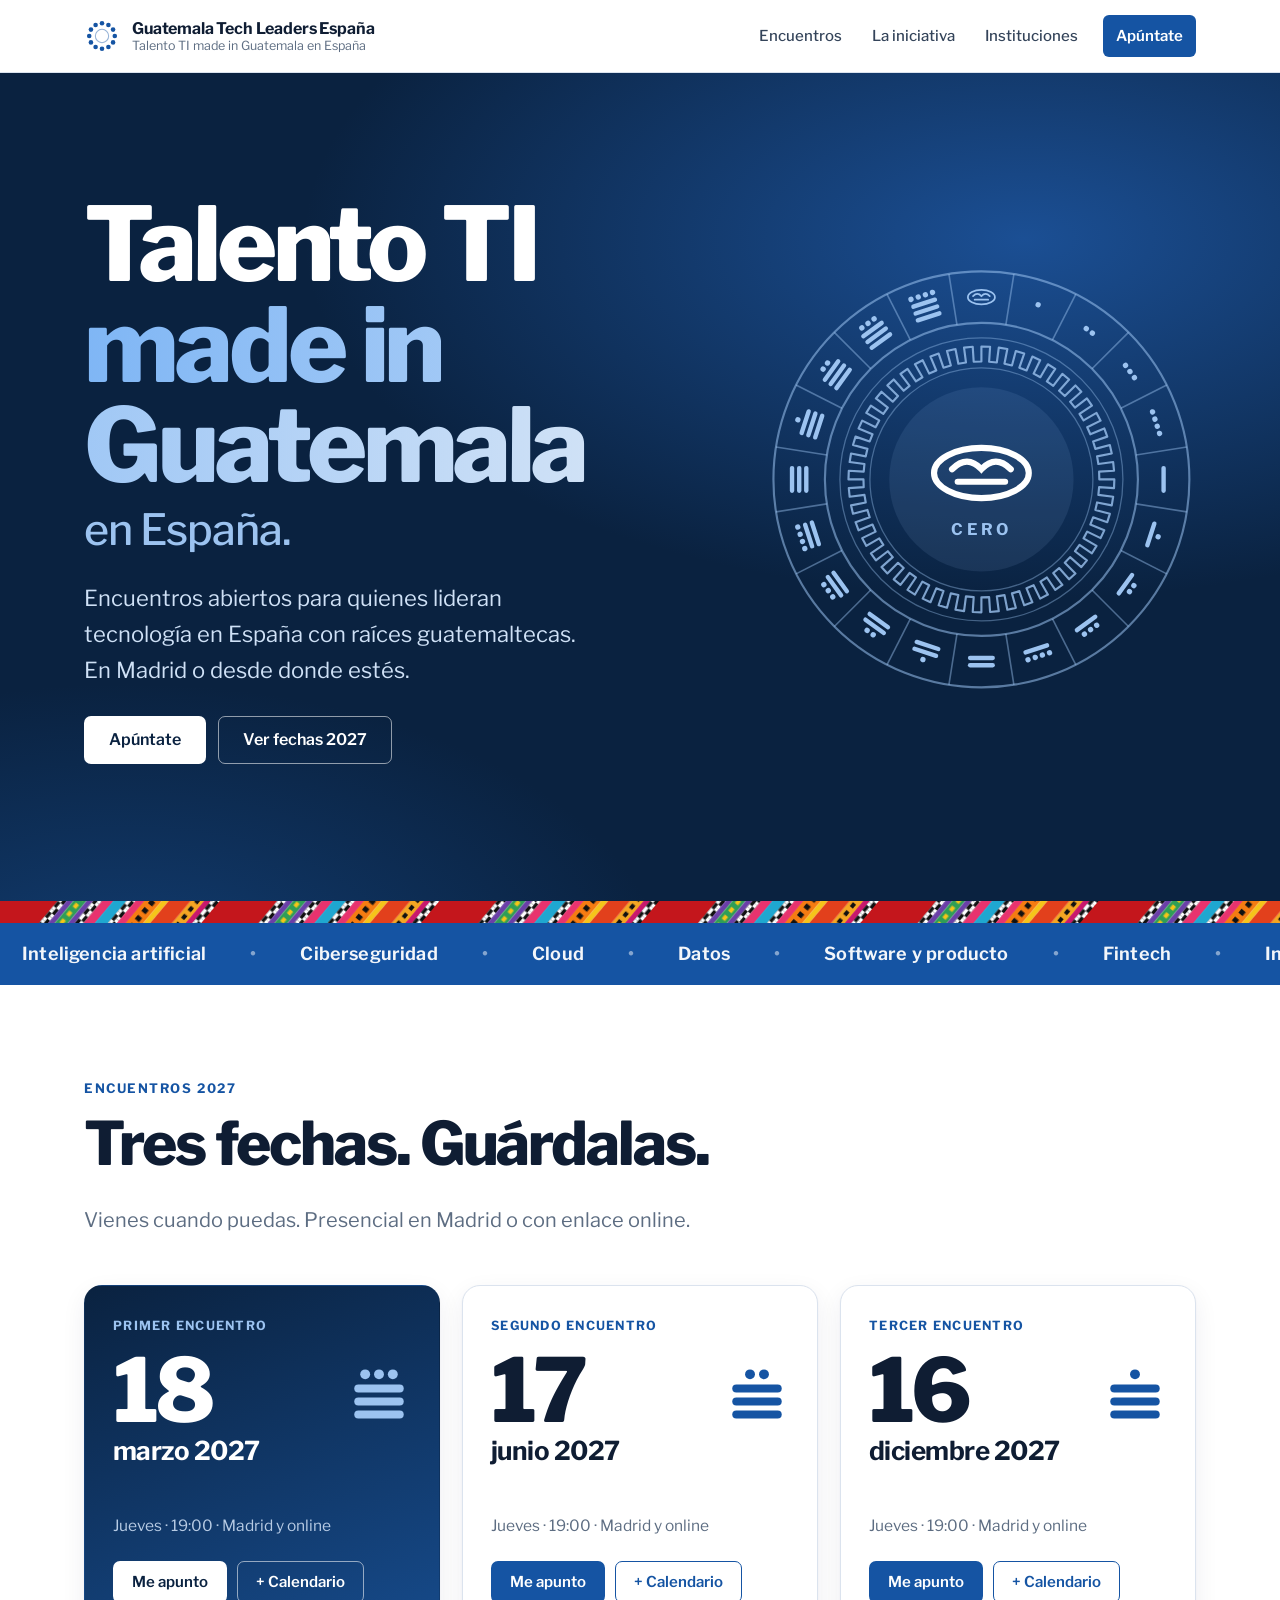
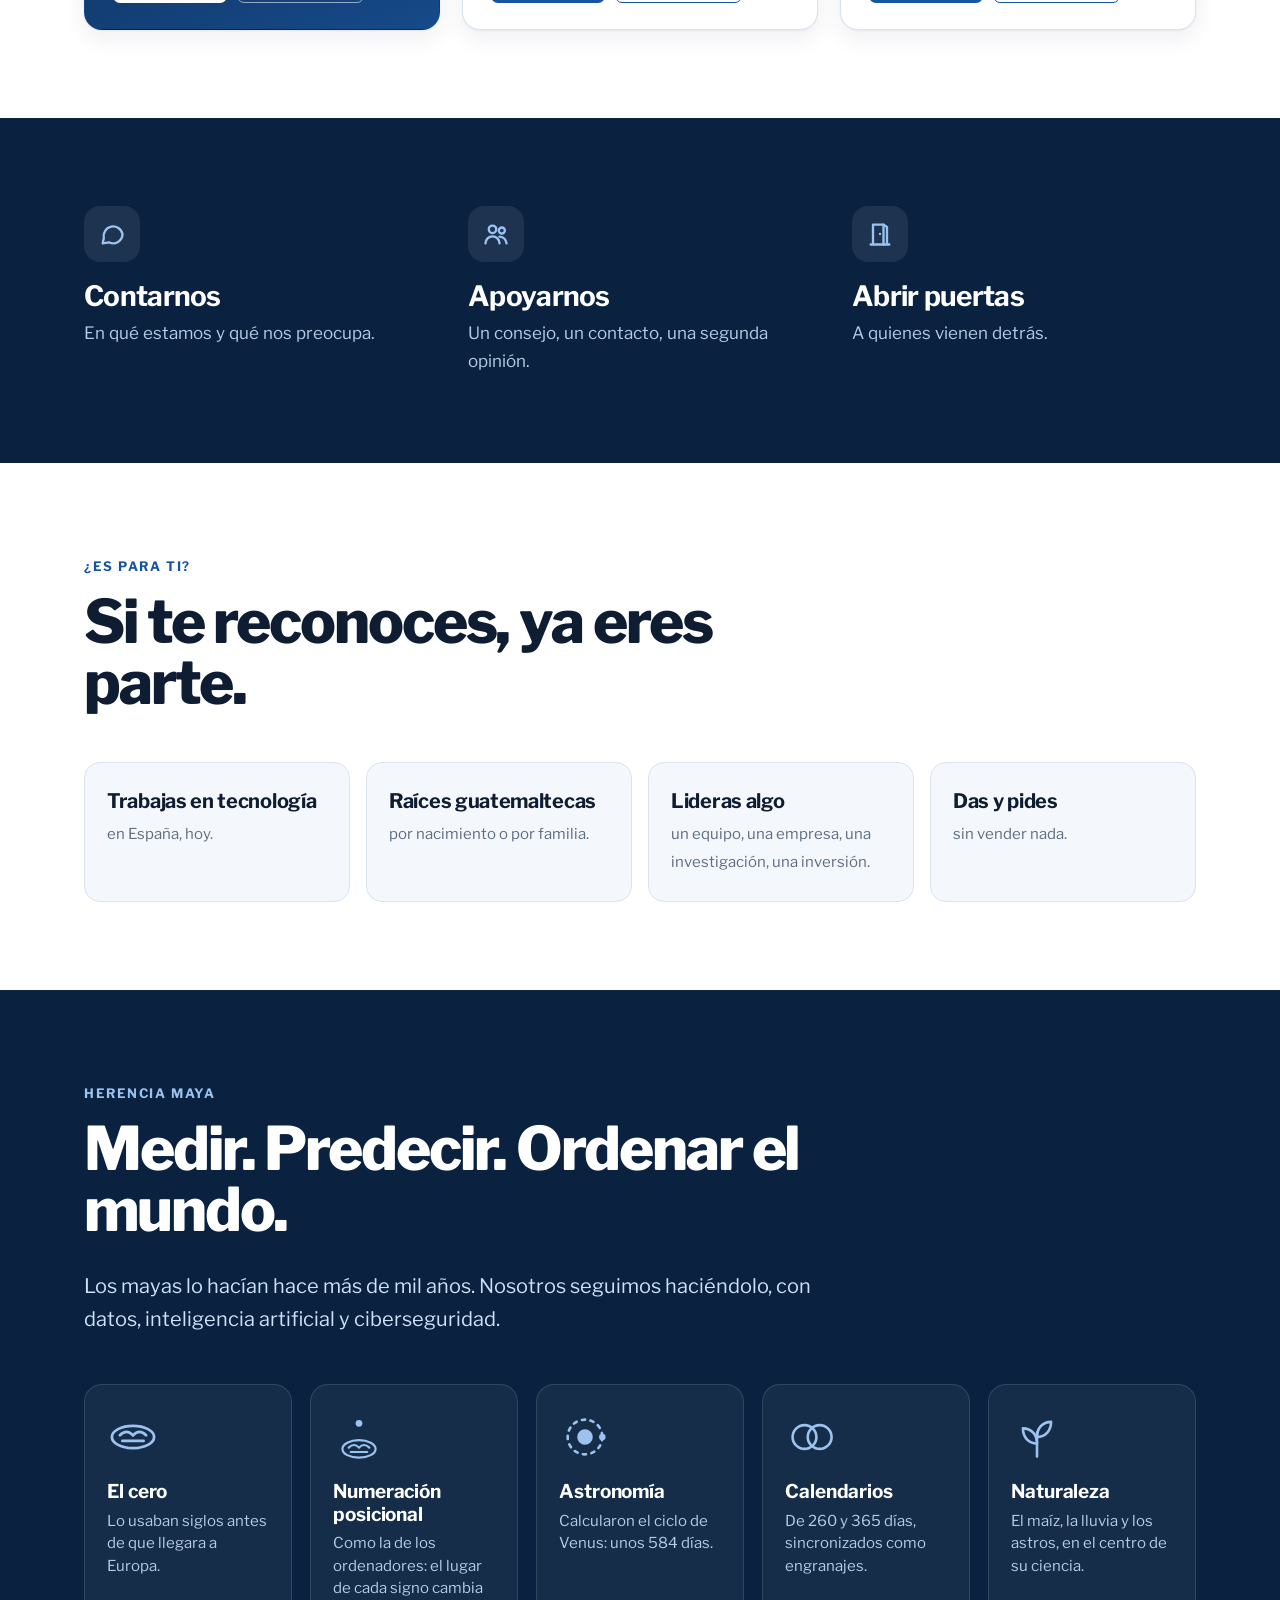
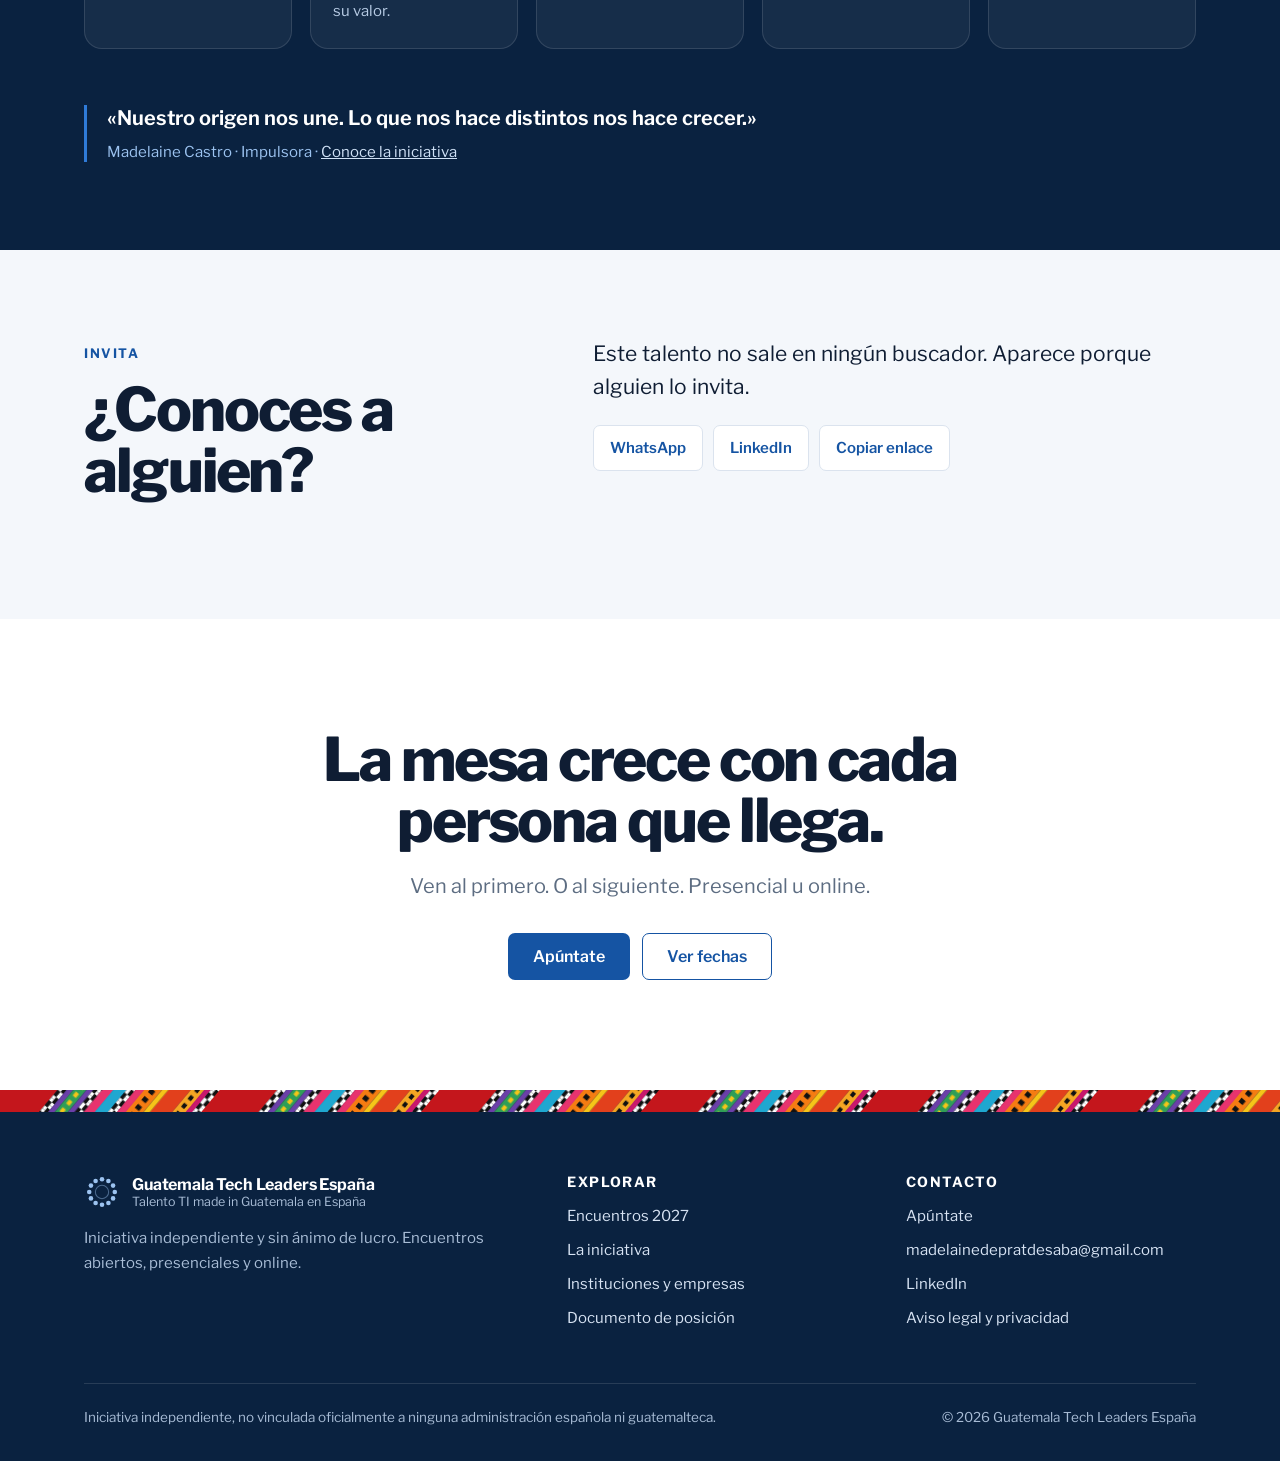
==== commit d6de1f3c: "Herencia maya: medir, predecir, ordenar el mundo - La sección de herencia presenta cinco saberes may" ====
--- a/index.html
+++ b/index.html
@@ -102,14 +102,14 @@
 </section>
 
 <section class="sec sec-marino herencia">
-  <div class="wrap dos-a">
-    <div class="tabla-caja aparece"><svg class="tabla-maya" viewBox="0 0 300 250" role="img" aria-label="Los números mayas del 0 al 19."><g fill="none" stroke="currentColor" stroke-width="1.72" stroke-linecap="round"><ellipse cx="30.0" cy="20.0" rx="13.3" ry="7.0"/><path d="M21.8,18.9 Q26.0,14.7 30.0,18.9 Q34.0,14.7 38.2,18.9"/><path d="M23.4,22.5 L36.6,22.5"/></g><text x="30" y="52" text-anchor="middle" font-size="11" font-weight="600" fill="currentColor" opacity=".6" font-family="Libre Franklin, Arial, sans-serif">0</text><circle cx="90.0" cy="18.6" r="2.7" fill="currentColor"/><text x="90" y="52" text-anchor="middle" font-size="11" font-weight="600" fill="currentColor" opacity=".6" font-family="Libre Franklin, Arial, sans-serif">1</text><circle cx="146.3" cy="18.6" r="2.7" fill="currentColor"/><circle cx="153.7" cy="18.6" r="2.7" fill="currentColor"/><text x="150" y="52" text-anchor="middle" font-size="11" font-weight="600" fill="currentColor" opacity=".6" font-family="Libre Franklin, Arial, sans-serif">2</text><circle cx="202.6" cy="18.6" r="2.7" fill="currentColor"/><circle cx="210.0" cy="18.6" r="2.7" fill="currentColor"/><circle cx="217.4" cy="18.6" r="2.7" fill="currentColor"/><text x="210" y="52" text-anchor="middle" font-size="11" font-weight="600" fill="currentColor" opacity=".6" font-family="Libre Franklin, Arial, sans-serif">3</text><circle cx="258.9" cy="18.6" r="2.7" fill="currentColor"/><circle cx="266.3" cy="18.6" r="2.7" fill="currentColor"/><circle cx="273.7" cy="18.6" r="2.7" fill="currentColor"/><circle cx="281.1" cy="18.6" r="2.7" fill="currentColor"/><text x="270" y="52" text-anchor="middle" font-size="11" font-weight="600" fill="currentColor" opacity=".6" font-family="Libre Franklin, Arial, sans-serif">4</text><rect x="16.7" y="79.9" width="26.5" height="4.3" rx="2.1" fill="currentColor"/><text x="30" y="114" text-anchor="middle" font-size="11" font-weight="600" fill="currentColor" opacity=".6" font-family="Libre Franklin, Arial, sans-serif">5</text><circle cx="90.0" cy="78.5" r="2.7" fill="currentColor"/><rect x="76.7" y="83.9" width="26.5" height="4.3" rx="2.1" fill="currentColor"/><text x="90" y="114" text-anchor="middle" font-size="11" font-weight="600" fill="currentColor" opacity=".6" font-family="Libre Franklin, Arial, sans-serif">6</text><circle cx="146.3" cy="78.5" r="2.7" fill="currentColor"/><circle cx="153.7" cy="78.5" r="2.7" fill="currentColor"/><rect x="136.7" y="83.9" width="26.5" height="4.3" rx="2.1" fill="currentColor"/><text x="150" y="114" text-anchor="middle" font-size="11" font-weight="600" fill="currentColor" opacity=".6" font-family="Libre Franklin, Arial, sans-serif">7</text><circle cx="202.6" cy="78.5" r="2.7" fill="currentColor"/><circle cx="210.0" cy="78.5" r="2.7" fill="currentColor"/><circle cx="217.4" cy="78.5" r="2.7" fill="currentColor"/><rect x="196.7" y="83.9" width="26.5" height="4.3" rx="2.1" fill="currentColor"/><text x="210" y="114" text-anchor="middle" font-size="11" font-weight="600" fill="currentColor" opacity=".6" font-family="Libre Franklin, Arial, sans-serif">8</text><circle cx="258.9" cy="78.5" r="2.7" fill="currentColor"/><circle cx="266.3" cy="78.5" r="2.7" fill="currentColor"/><circle cx="273.7" cy="78.5" r="2.7" fill="currentColor"/><circle cx="281.1" cy="78.5" r="2.7" fill="currentColor"/><rect x="256.7" y="83.9" width="26.5" height="4.3" rx="2.1" fill="currentColor"/><text x="270" y="114" text-anchor="middle" font-size="11" font-weight="600" fill="currentColor" opacity=".6" font-family="Libre Franklin, Arial, sans-serif">9</text><rect x="16.7" y="138.3" width="26.5" height="4.3" rx="2.1" fill="currentColor"/><rect x="16.7" y="145.4" width="26.5" height="4.3" rx="2.1" fill="currentColor"/><text x="30" y="176" text-anchor="middle" font-size="11" font-weight="600" fill="currentColor" opacity=".6" font-family="Libre Franklin, Arial, sans-serif">10</text><circle cx="90.0" cy="137.0" r="2.7" fill="currentColor"/><rect x="76.7" y="142.4" width="26.5" height="4.3" rx="2.1" fill="currentColor"/><rect x="76.7" y="149.4" width="26.5" height="4.3" rx="2.1" fill="currentColor"/><text x="90" y="176" text-anchor="middle" font-size="11" font-weight="600" fill="currentColor" opacity=".6" font-family="Libre Franklin, Arial, sans-serif">11</text><circle cx="146.3" cy="137.0" r="2.7" fill="currentColor"/><circle cx="153.7" cy="137.0" r="2.7" fill="currentColor"/><rect x="136.7" y="142.4" width="26.5" height="4.3" rx="2.1" fill="currentColor"/><rect x="136.7" y="149.4" width="26.5" height="4.3" rx="2.1" fill="currentColor"/><text x="150" y="176" text-anchor="middle" font-size="11" font-weight="600" fill="currentColor" opacity=".6" font-family="Libre Franklin, Arial, sans-serif">12</text><circle cx="202.6" cy="137.0" r="2.7" fill="currentColor"/><circle cx="210.0" cy="137.0" r="2.7" fill="currentColor"/><circle cx="217.4" cy="137.0" r="2.7" fill="currentColor"/><rect x="196.7" y="142.4" width="26.5" height="4.3" rx="2.1" fill="currentColor"/><rect x="196.7" y="149.4" width="26.5" height="4.3" rx="2.1" fill="currentColor"/><text x="210" y="176" text-anchor="middle" font-size="11" font-weight="600" fill="currentColor" opacity=".6" font-family="Libre Franklin, Arial, sans-serif">13</text><circle cx="258.9" cy="137.0" r="2.7" fill="currentColor"/><circle cx="266.3" cy="137.0" r="2.7" fill="currentColor"/><circle cx="273.7" cy="137.0" r="2.7" fill="currentColor"/><circle cx="281.1" cy="137.0" r="2.7" fill="currentColor"/><rect x="256.7" y="142.4" width="26.5" height="4.3" rx="2.1" fill="currentColor"/><rect x="256.7" y="149.4" width="26.5" height="4.3" rx="2.1" fill="currentColor"/><text x="270" y="176" text-anchor="middle" font-size="11" font-weight="600" fill="currentColor" opacity=".6" font-family="Libre Franklin, Arial, sans-serif">14</text><rect x="16.7" y="196.8" width="26.5" height="4.3" rx="2.1" fill="currentColor"/><rect x="16.7" y="203.9" width="26.5" height="4.3" rx="2.1" fill="currentColor"/><rect x="16.7" y="210.9" width="26.5" height="4.3" rx="2.1" fill="currentColor"/><text x="30" y="238" text-anchor="middle" font-size="11" font-weight="600" fill="currentColor" opacity=".6" font-family="Libre Franklin, Arial, sans-serif">15</text><circle cx="90.0" cy="195.5" r="2.7" fill="currentColor"/><rect x="76.7" y="200.9" width="26.5" height="4.3" rx="2.1" fill="currentColor"/><rect x="76.7" y="207.9" width="26.5" height="4.3" rx="2.1" fill="currentColor"/><rect x="76.7" y="214.9" width="26.5" height="4.3" rx="2.1" fill="currentColor"/><text x="90" y="238" text-anchor="middle" font-size="11" font-weight="600" fill="currentColor" opacity=".6" font-family="Libre Franklin, Arial, sans-serif">16</text><circle cx="146.3" cy="195.5" r="2.7" fill="currentColor"/><circle cx="153.7" cy="195.5" r="2.7" fill="currentColor"/><rect x="136.7" y="200.9" width="26.5" height="4.3" rx="2.1" fill="currentColor"/><rect x="136.7" y="207.9" width="26.5" height="4.3" rx="2.1" fill="currentColor"/><rect x="136.7" y="214.9" width="26.5" height="4.3" rx="2.1" fill="currentColor"/><text x="150" y="238" text-anchor="middle" font-size="11" font-weight="600" fill="currentColor" opacity=".6" font-family="Libre Franklin, Arial, sans-serif">17</text><circle cx="202.6" cy="195.5" r="2.7" fill="currentColor"/><circle cx="210.0" cy="195.5" r="2.7" fill="currentColor"/><circle cx="217.4" cy="195.5" r="2.7" fill="currentColor"/><rect x="196.7" y="200.9" width="26.5" height="4.3" rx="2.1" fill="currentColor"/><rect x="196.7" y="207.9" width="26.5" height="4.3" rx="2.1" fill="currentColor"/><rect x="196.7" y="214.9" width="26.5" height="4.3" rx="2.1" fill="currentColor"/><text x="210" y="238" text-anchor="middle" font-size="11" font-weight="600" fill="currentColor" opacity=".6" font-family="Libre Franklin, Arial, sans-serif">18</text><circle cx="258.9" cy="195.5" r="2.7" fill="currentColor"/><circle cx="266.3" cy="195.5" r="2.7" fill="currentColor"/><circle cx="273.7" cy="195.5" r="2.7" fill="currentColor"/><circle cx="281.1" cy="195.5" r="2.7" fill="currentColor"/><rect x="256.7" y="200.9" width="26.5" height="4.3" rx="2.1" fill="currentColor"/><rect x="256.7" y="207.9" width="26.5" height="4.3" rx="2.1" fill="currentColor"/><rect x="256.7" y="214.9" width="26.5" height="4.3" rx="2.1" fill="currentColor"/><text x="270" y="238" text-anchor="middle" font-size="11" font-weight="600" fill="currentColor" opacity=".6" font-family="Libre Franklin, Arial, sans-serif">19</text></svg></div>
-    <div class="aparece">
+  <div class="wrap">
+    <div class="intro-sec aparece">
       <span class="antetitulo" style="color:#9cc3f0">Herencia maya</span>
-      <h2 class="grande" style="color:#fff">Los mayas ya usaban el cero.</h2>
-      <p class="entrada">Siglos antes de que llegara a Europa. Con un punto, una barra y una concha escribían cualquier número. Nuestro código viene de lejos.</p>
-      <blockquote class="cita-corta">«Nuestro origen nos une. Lo que nos hace distintos nos hace crecer.»<cite>Madelaine Castro · Impulsora · <a href="./la-iniciativa.html">Conoce la iniciativa</a></cite></blockquote>
+      <h2 class="grande" style="color:#fff">Medir. Predecir. Ordenar el mundo.</h2>
+      <p style="color:#cfe1f6">Los mayas lo hacían hace más de mil años. Nosotros seguimos haciéndolo, con datos, inteligencia artificial y ciberseguridad.</p>
     </div>
+    <div class="saberes"><article class="saber aparece"><div class="saber-ic"><svg viewBox="0 0 48 48"><g fill="none" stroke="currentColor" stroke-width="2.53" stroke-linecap="round"><ellipse cx="24.0" cy="24.0" rx="19.5" ry="10.3"/><path d="M11.9,22.4 Q18.1,16.2 24.0,22.4 Q29.9,16.2 36.1,22.4"/><path d="M14.2,27.6 L33.8,27.6"/></g></svg></div><h3>El cero</h3><p>Lo usaban siglos antes de que llegara a Europa.</p></article><article class="saber aparece"><div class="saber-ic"><svg viewBox="0 0 48 48"><circle cx="24.0" cy="11.4" r="3.1" fill="currentColor"/><g fill="none" stroke="currentColor" stroke-width="1.98" stroke-linecap="round"><ellipse cx="24.0" cy="35.0" rx="15.3" ry="8.1"/><path d="M14.5,33.8 Q19.4,28.9 24.0,33.8 Q28.6,28.9 33.5,33.8"/><path d="M16.4,37.8 L31.6,37.8"/></g></svg></div><h3>Numeración posicional</h3><p>Como la de los ordenadores: el lugar de cada signo cambia su valor.</p></article><article class="saber aparece"><div class="saber-ic"><svg viewBox="0 0 48 48" fill="none" stroke="currentColor" stroke-width="2.4" stroke-linecap="round"><circle cx="24" cy="24" r="6" fill="currentColor"/><circle cx="24" cy="24" r="16" stroke-dasharray="3 5"/><circle cx="40" cy="24" r="3" fill="currentColor" stroke="none"/></svg></div><h3>Astronomía</h3><p>Calcularon el ciclo de Venus: unos 584 días.</p></article><article class="saber aparece"><div class="saber-ic"><svg viewBox="0 0 48 48" fill="none" stroke="currentColor" stroke-width="2.4"><circle cx="18" cy="24" r="11"/><circle cx="32" cy="24" r="11"/></svg></div><h3>Calendarios</h3><p>De 260 y 365 días, sincronizados como engranajes.</p></article><article class="saber aparece"><div class="saber-ic"><svg viewBox="0 0 48 48" fill="none" stroke="currentColor" stroke-width="2.4" stroke-linecap="round" stroke-linejoin="round"><path d="M24 42V20"/><path d="M24 30c-8 0-13-6-13-14 8 0 13 6 13 14z"/><path d="M24 24c0-8 5-14 13-14 0 8-5 14-13 14z"/></svg></div><h3>Naturaleza</h3><p>El maíz, la lluvia y los astros, en el centro de su ciencia.</p></article></div>
+    <blockquote class="cita-corta aparece" style="margin-top:56px;max-width:720px">«Nuestro origen nos une. Lo que nos hace distintos nos hace crecer.»<cite>Madelaine Castro · Impulsora · <a href="./la-iniciativa.html">Conoce la iniciativa</a></cite></blockquote>
   </div>
 </section>
 
--- a/assets/style.css
+++ b/assets/style.css
@@ -412,3 +412,12 @@
 .cita-corta cite{display:block;margin-top:10px;font-style:normal;font-weight:400;font-size:15px;color:#9cc3f0}
 .cita-corta a{color:#cfe1f6}
 @media (prefers-reduced-motion:reduce){.rueda .giro,.rueda .giro-inv,.rueda .nucleo{animation:none}}
+.saberes{display:grid;grid-template-columns:repeat(5,1fr);gap:18px}
+.saber{background:rgba(255,255,255,.05);border:1px solid rgba(255,255,255,.12);border-radius:18px;padding:26px 22px;transition:background .25s,transform .25s}
+.saber:hover{background:rgba(255,255,255,.09);transform:translateY(-3px)}
+.saber-ic{width:52px;height:52px;color:#9cc3f0;margin-bottom:18px}
+.saber-ic svg{width:100%;height:100%;display:block}
+.saber h3{color:#fff;font-size:19px;margin-bottom:6px}
+.saber p{color:#b7cbe4;font-size:15px;margin:0;line-height:1.5}
+@media (max-width:1100px){.saberes{grid-template-columns:repeat(3,1fr)}}
+@media (max-width:640px){.saberes{grid-template-columns:1fr 1fr}.saber{padding:20px 16px}.saber:last-child{grid-column:1/-1}}
